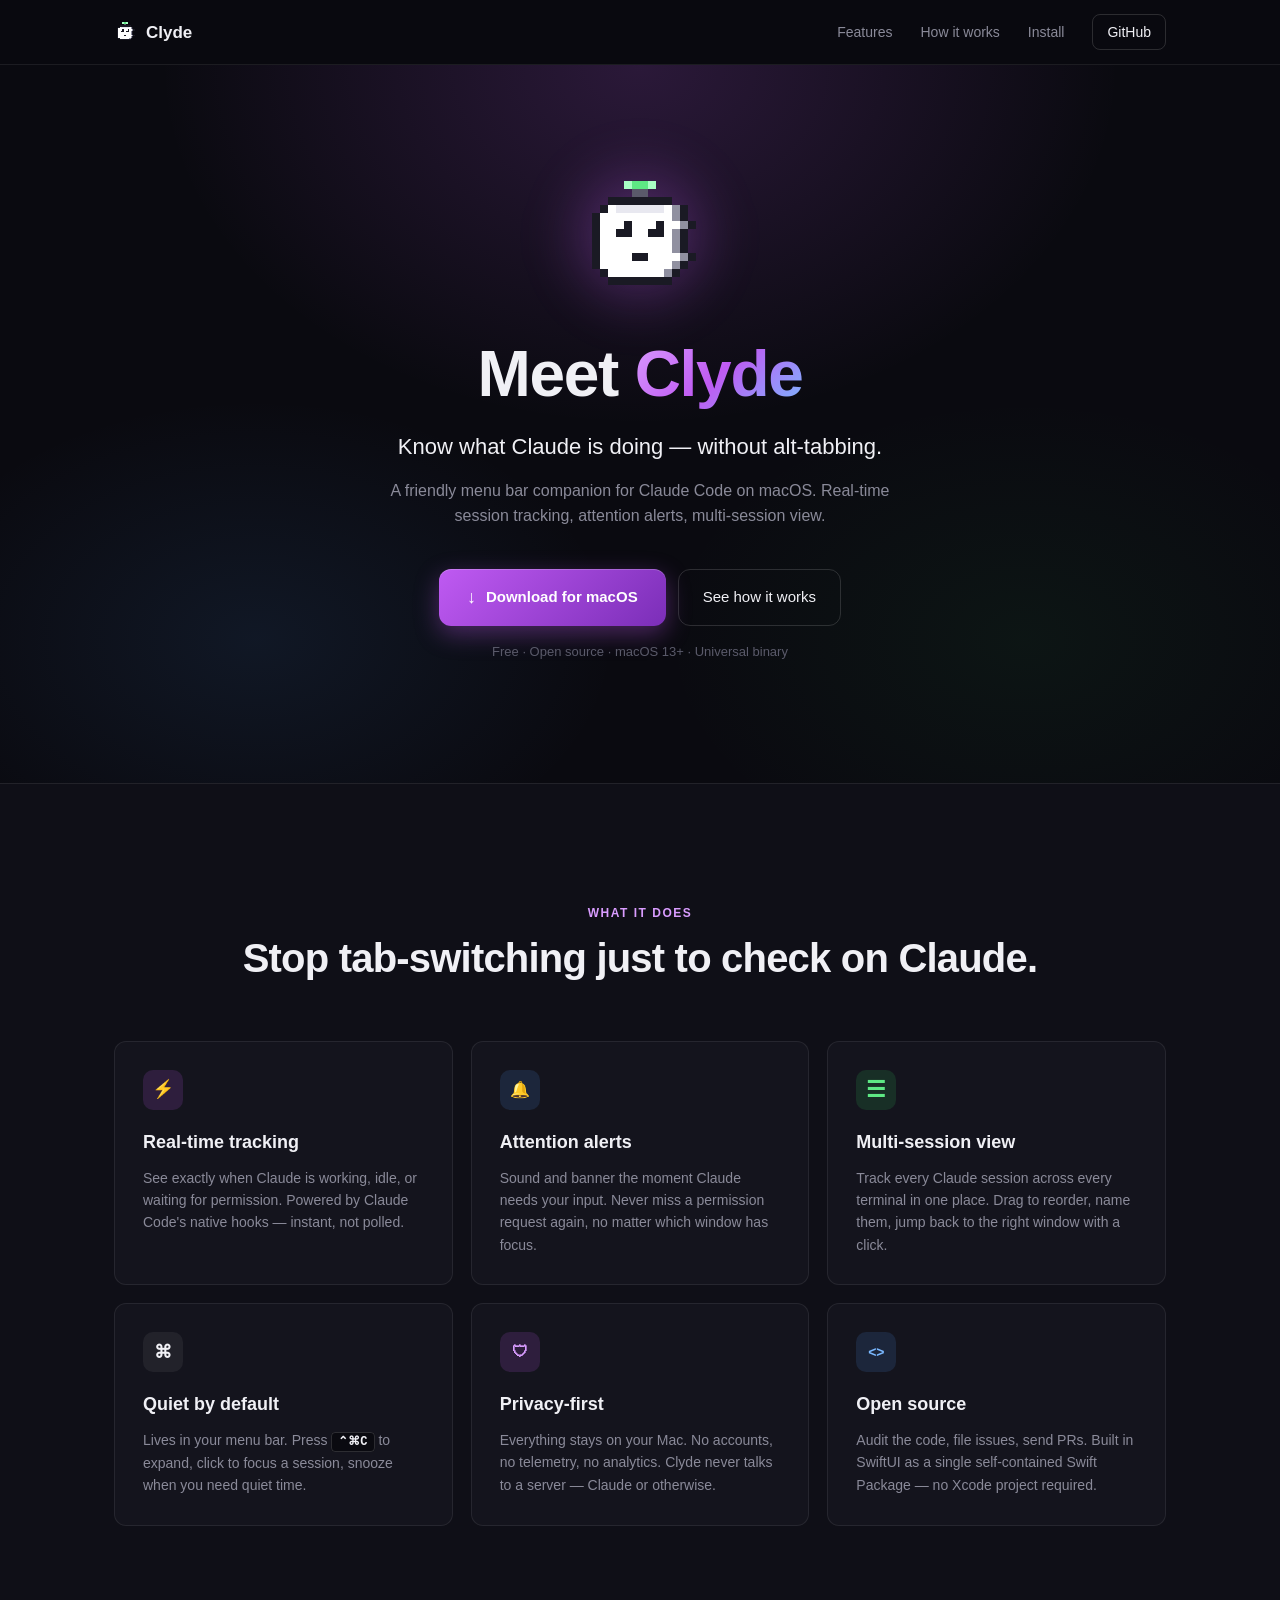
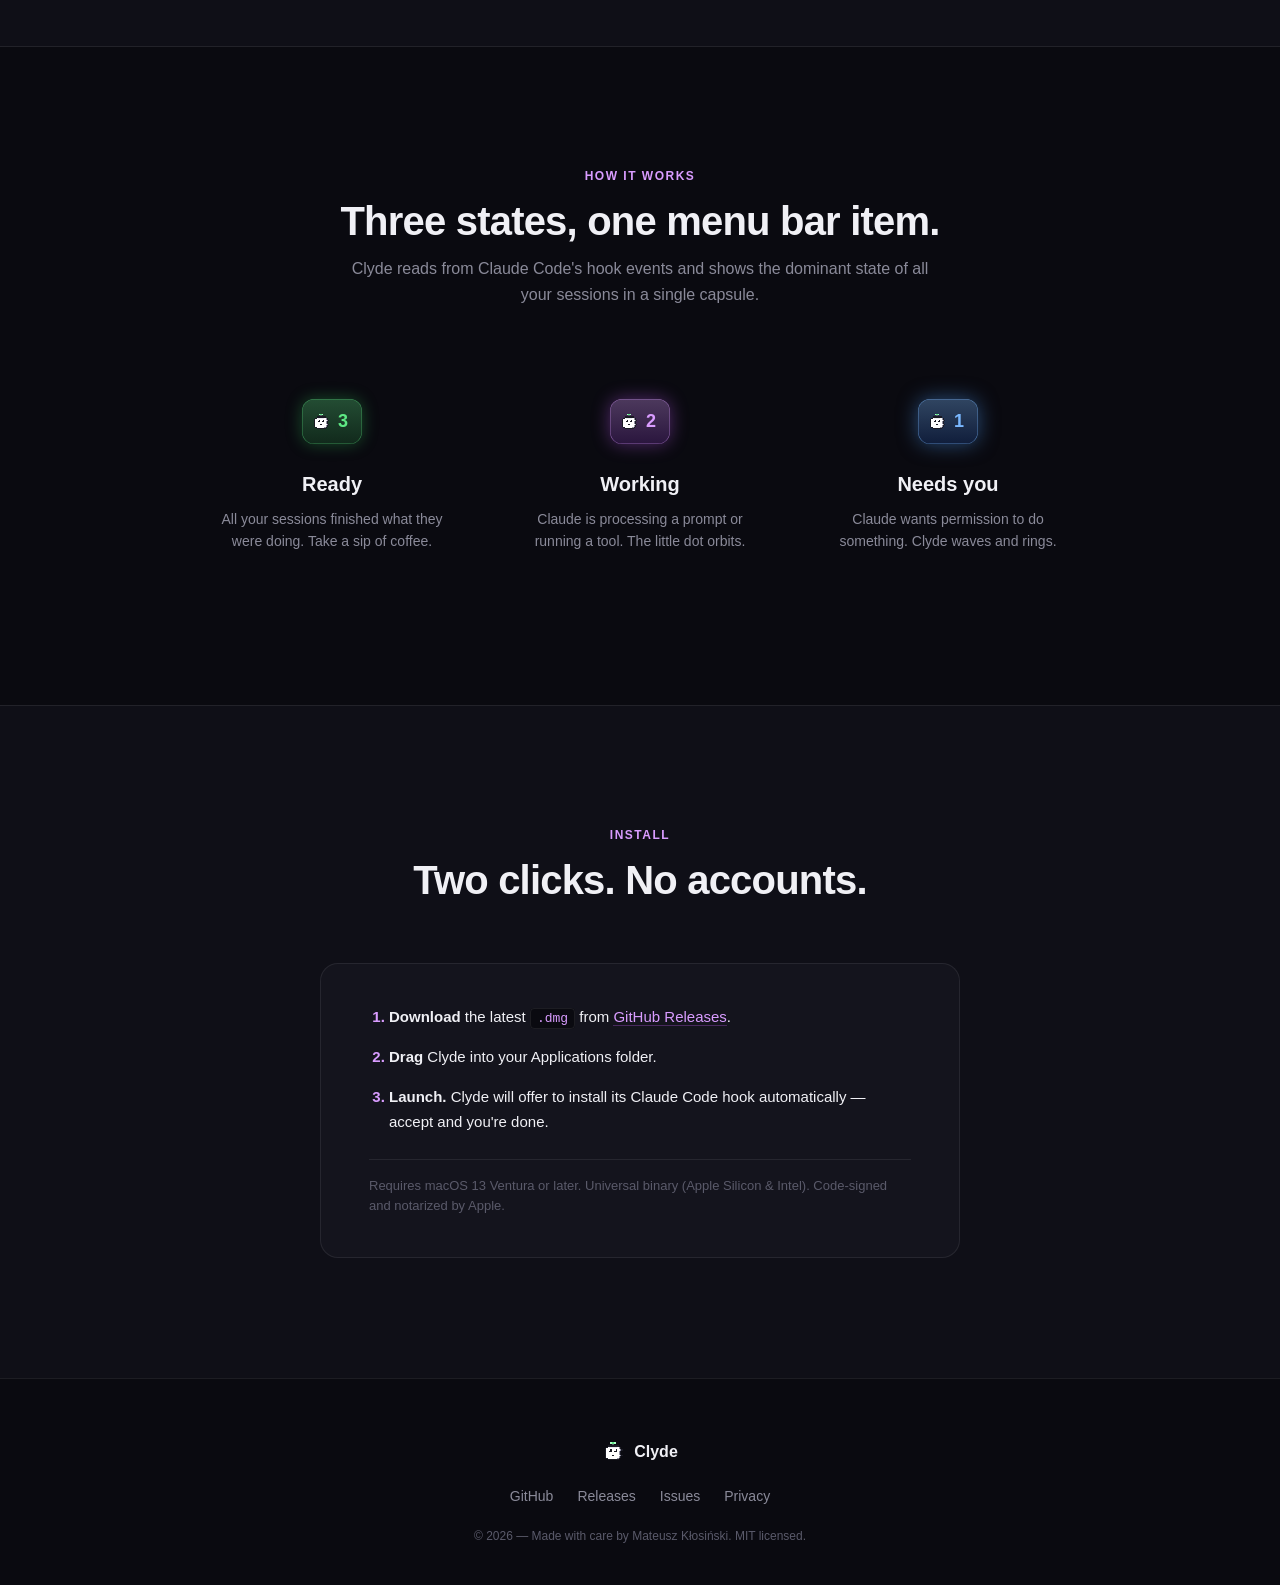
==== site/index.html @ fe2a8152 "Initial public release infrastructure   - Clyde menu bar app with real-time Claude Code session trac" ====
<!DOCTYPE html>
<html lang="en">
<head>
  <meta charset="UTF-8">
  <meta name="viewport" content="width=device-width, initial-scale=1.0">
  <title>Clyde — A friendly Claude Code session monitor for macOS</title>
  <meta name="description" content="Clyde lives in your menu bar and shows you what every Claude Code session is doing in real time. Free, open source, native macOS.">

  <!-- Open Graph -->
  <meta property="og:title" content="Clyde — Claude Code session monitor">
  <meta property="og:description" content="Know what Claude is doing — without alt-tabbing.">
  <meta property="og:type" content="website">
  <meta property="og:image" content="img/og-preview.png">

  <link rel="stylesheet" href="styles.css">
  <link rel="icon" type="image/png" href="img/favicon.png">
</head>
<body>

  <header class="nav">
    <div class="nav-inner">
      <a class="brand" href="#top">
        <span class="brand-mark"></span>
        <span class="brand-name">Clyde</span>
      </a>
      <nav>
        <a href="#features">Features</a>
        <a href="#how">How it works</a>
        <a href="#install">Install</a>
        <a href="https://github.com/kl0sin/clyde" class="ghost">GitHub</a>
      </nav>
    </div>
  </header>

  <main>

    <!-- HERO -->
    <section class="hero" id="top">
      <div class="hero-bg"></div>
      <div class="hero-content">
        <div class="hero-mascot">
          <div class="sprite-wrapper">
            <div class="sprite-glow"></div>
            <div class="sprite-clyde"></div>
          </div>
        </div>

        <h1>Meet <span class="gradient-text">Clyde</span></h1>
        <p class="tagline">Know what Claude is doing — without alt-tabbing.</p>
        <p class="subtagline">
          A friendly menu bar companion for Claude Code on macOS.
          Real-time session tracking, attention alerts, multi-session view.
        </p>

        <div class="cta-row">
          <a href="https://github.com/kl0sin/clyde/releases/latest" class="cta-primary">
            <span class="cta-icon">↓</span>
            Download for macOS
          </a>
          <a href="#how" class="cta-secondary">See how it works</a>
        </div>

        <p class="cta-meta">Free · Open source · macOS 13+ · Universal binary</p>
      </div>
    </section>

    <!-- FEATURES -->
    <section class="features" id="features">
      <div class="container">
        <div class="section-header">
          <p class="section-label">What it does</p>
          <h2>Stop tab-switching just to check on Claude.</h2>
        </div>

        <div class="feature-grid">
          <div class="feature">
            <div class="feature-icon icon-bolt"></div>
            <h3>Real-time tracking</h3>
            <p>See exactly when Claude is working, idle, or waiting for permission. Powered by Claude Code's native hooks — instant, not polled.</p>
          </div>

          <div class="feature">
            <div class="feature-icon icon-bell"></div>
            <h3>Attention alerts</h3>
            <p>Sound and banner the moment Claude needs your input. Never miss a permission request again, no matter which window has focus.</p>
          </div>

          <div class="feature">
            <div class="feature-icon icon-stack"></div>
            <h3>Multi-session view</h3>
            <p>Track every Claude session across every terminal in one place. Drag to reorder, name them, jump back to the right window with a click.</p>
          </div>

          <div class="feature">
            <div class="feature-icon icon-keys"></div>
            <h3>Quiet by default</h3>
            <p>Lives in your menu bar. Press <kbd>⌃⌘C</kbd> to expand, click to focus a session, snooze when you need quiet time.</p>
          </div>

          <div class="feature">
            <div class="feature-icon icon-shield"></div>
            <h3>Privacy-first</h3>
            <p>Everything stays on your Mac. No accounts, no telemetry, no analytics. Clyde never talks to a server — Claude or otherwise.</p>
          </div>

          <div class="feature">
            <div class="feature-icon icon-source"></div>
            <h3>Open source</h3>
            <p>Audit the code, file issues, send PRs. Built in SwiftUI as a single self-contained Swift Package — no Xcode project required.</p>
          </div>
        </div>
      </div>
    </section>

    <!-- HOW IT WORKS -->
    <section class="how" id="how">
      <div class="container">
        <div class="section-header">
          <p class="section-label">How it works</p>
          <h2>Three states, one menu bar item.</h2>
          <p class="section-sub">Clyde reads from Claude Code's hook events and shows the dominant state of all your sessions in a single capsule.</p>
        </div>

        <div class="how-grid">
          <div class="how-step">
            <div class="how-capsule capsule-ready">
              <div class="capsule-sprite"></div>
              <span>3</span>
            </div>
            <h3>Ready</h3>
            <p>All your sessions finished what they were doing. Take a sip of coffee.</p>
          </div>

          <div class="how-step">
            <div class="how-capsule capsule-working">
              <div class="capsule-sprite"></div>
              <span>2</span>
            </div>
            <h3>Working</h3>
            <p>Claude is processing a prompt or running a tool. The little dot orbits.</p>
          </div>

          <div class="how-step">
            <div class="how-capsule capsule-attention">
              <div class="capsule-sprite"></div>
              <span>1</span>
            </div>
            <h3>Needs you</h3>
            <p>Claude wants permission to do something. Clyde waves and rings.</p>
          </div>
        </div>
      </div>
    </section>

    <!-- INSTALL -->
    <section class="install" id="install">
      <div class="container">
        <div class="section-header">
          <p class="section-label">Install</p>
          <h2>Two clicks. No accounts.</h2>
        </div>

        <div class="install-card">
          <ol>
            <li>
              <strong>Download</strong> the latest <code>.dmg</code> from
              <a href="https://github.com/kl0sin/clyde/releases/latest">GitHub Releases</a>.
            </li>
            <li><strong>Drag</strong> Clyde into your Applications folder.</li>
            <li>
              <strong>Launch.</strong> Clyde will offer to install its Claude Code hook
              automatically — accept and you're done.
            </li>
          </ol>

          <p class="install-meta">
            Requires macOS 13 Ventura or later. Universal binary (Apple Silicon &amp; Intel).
            Code-signed and notarized by Apple.
          </p>
        </div>
      </div>
    </section>

  </main>

  <footer>
    <div class="container footer-inner">
      <div class="footer-brand">
        <span class="brand-mark"></span>
        <span>Clyde</span>
      </div>
      <nav class="footer-nav">
        <a href="https://github.com/kl0sin/clyde">GitHub</a>
        <a href="https://github.com/kl0sin/clyde/releases">Releases</a>
        <a href="https://github.com/kl0sin/clyde/issues">Issues</a>
        <a href="privacy.html">Privacy</a>
      </nav>
      <p class="footer-meta">© 2026 — Made with care by Mateusz Kłosiński. MIT licensed.</p>
    </div>
  </footer>

</body>
</html>
---- site/styles.css ----
/* ============================================================
   Clyde landing page
   Dark + purple to match the app's brand.
   ============================================================ */

:root {
  --bg: #0a0a10;
  --bg-alt: #0f0f17;
  --bg-card: #14141d;
  --border: rgba(255, 255, 255, 0.08);
  --border-strong: rgba(255, 255, 255, 0.14);
  --text: #f0f0f5;
  --text-dim: #8a8a99;
  --text-faint: #5a5a6a;

  --purple: #bf5af2;
  --purple-bright: #d99cff;
  --purple-deep: #7b2eb8;
  --green: #34c759;
  --green-bright: #5ee884;
  --blue: #4a90e2;
  --blue-bright: #7ab8ff;

  --radius: 12px;
  --radius-lg: 18px;
  --shadow-glow: 0 0 60px rgba(191, 90, 242, 0.18);

  --max-width: 1100px;
}

* { box-sizing: border-box; }

html, body {
  margin: 0;
  padding: 0;
  background: var(--bg);
  color: var(--text);
  font-family: -apple-system, BlinkMacSystemFont, "SF Pro Display", "Inter", "Segoe UI", sans-serif;
  font-size: 16px;
  line-height: 1.6;
  -webkit-font-smoothing: antialiased;
  scroll-behavior: smooth;
}

a { color: inherit; text-decoration: none; }
a:hover { color: var(--purple-bright); }

.container {
  max-width: var(--max-width);
  margin: 0 auto;
  padding: 0 24px;
}

/* ============================================================
   NAV
   ============================================================ */

.nav {
  position: sticky;
  top: 0;
  z-index: 100;
  backdrop-filter: blur(20px);
  background: rgba(10, 10, 16, 0.72);
  border-bottom: 1px solid var(--border);
}

.nav-inner {
  max-width: var(--max-width);
  margin: 0 auto;
  padding: 14px 24px;
  display: flex;
  justify-content: space-between;
  align-items: center;
}

.brand {
  display: flex;
  align-items: center;
  gap: 10px;
  font-weight: 700;
  font-size: 17px;
}

.brand-mark {
  display: inline-block;
  width: 22px;
  height: 22px;
  background-image: url('img/clyde.svg');
  background-size: contain;
  background-repeat: no-repeat;
  image-rendering: pixelated;
  image-rendering: crisp-edges;
}

.nav nav {
  display: flex;
  gap: 28px;
  align-items: center;
  font-size: 14px;
  color: var(--text-dim);
}

.nav nav a.ghost {
  border: 1px solid var(--border-strong);
  padding: 6px 14px;
  border-radius: 8px;
  color: var(--text);
  transition: all 0.18s;
}
.nav nav a.ghost:hover {
  border-color: var(--purple);
  background: rgba(191, 90, 242, 0.08);
}

/* ============================================================
   HERO
   ============================================================ */

.hero {
  position: relative;
  padding: 100px 24px 120px;
  text-align: center;
  overflow: hidden;
}

.hero-bg {
  position: absolute;
  inset: 0;
  background:
    radial-gradient(ellipse 800px 600px at 50% 0%, rgba(191, 90, 242, 0.18) 0%, transparent 60%),
    radial-gradient(ellipse 600px 400px at 20% 80%, rgba(74, 144, 226, 0.10) 0%, transparent 60%),
    radial-gradient(ellipse 600px 400px at 80% 80%, rgba(52, 199, 89, 0.06) 0%, transparent 60%);
  pointer-events: none;
}

.hero-content {
  position: relative;
  max-width: 720px;
  margin: 0 auto;
}

.hero-mascot {
  display: flex;
  justify-content: center;
  margin-bottom: 32px;
}

.sprite-wrapper {
  position: relative;
  width: 144px;
  height: 144px;
  display: flex;
  align-items: center;
  justify-content: center;
}

.sprite-glow {
  position: absolute;
  inset: -20px;
  background: radial-gradient(circle, rgba(191, 90, 242, 0.4) 0%, transparent 70%);
  filter: blur(20px);
  animation: glow-pulse 3s ease-in-out infinite;
}

@keyframes glow-pulse {
  0%, 100% { opacity: 0.6; transform: scale(1); }
  50% { opacity: 1; transform: scale(1.1); }
}

.sprite-clyde {
  position: relative;
  width: 128px;
  height: 128px;
  background-image: url('img/clyde.svg');
  background-size: contain;
  background-repeat: no-repeat;
  image-rendering: pixelated;
  image-rendering: crisp-edges;
  animation: sprite-bob 4s ease-in-out infinite;
}

@keyframes sprite-bob {
  0%, 100% { transform: translateY(0); }
  50% { transform: translateY(-6px); }
}

h1 {
  font-size: 64px;
  font-weight: 800;
  margin: 0 0 20px;
  letter-spacing: -0.02em;
  line-height: 1.05;
}

.gradient-text {
  background: linear-gradient(135deg, var(--purple-bright) 0%, var(--purple) 50%, var(--blue-bright) 100%);
  -webkit-background-clip: text;
  -webkit-text-fill-color: transparent;
  background-clip: text;
}

.tagline {
  font-size: 22px;
  color: var(--text);
  margin: 0 0 14px;
  font-weight: 500;
}

.subtagline {
  font-size: 16px;
  color: var(--text-dim);
  margin: 0 0 40px;
  max-width: 540px;
  margin-left: auto;
  margin-right: auto;
}

.cta-row {
  display: flex;
  gap: 12px;
  justify-content: center;
  margin-bottom: 16px;
  flex-wrap: wrap;
}

.cta-primary {
  display: inline-flex;
  align-items: center;
  gap: 10px;
  padding: 14px 28px;
  border-radius: 12px;
  background: linear-gradient(135deg, var(--purple) 0%, var(--purple-deep) 100%);
  color: #fff;
  font-weight: 600;
  font-size: 15px;
  box-shadow: 0 8px 24px rgba(191, 90, 242, 0.35), inset 0 1px 0 rgba(255, 255, 255, 0.2);
  transition: transform 0.18s, box-shadow 0.18s;
}
.cta-primary:hover {
  transform: translateY(-2px);
  box-shadow: 0 12px 32px rgba(191, 90, 242, 0.5), inset 0 1px 0 rgba(255, 255, 255, 0.25);
  color: #fff;
}

.cta-icon {
  font-size: 18px;
  font-weight: 700;
}

.cta-secondary {
  display: inline-flex;
  align-items: center;
  padding: 14px 24px;
  border-radius: 12px;
  border: 1px solid var(--border-strong);
  color: var(--text);
  font-weight: 500;
  font-size: 15px;
  transition: all 0.18s;
}
.cta-secondary:hover {
  border-color: var(--purple);
  background: rgba(191, 90, 242, 0.08);
  color: var(--text);
}

.cta-meta {
  font-size: 13px;
  color: var(--text-faint);
  margin: 12px 0 0;
}

/* ============================================================
   FEATURES
   ============================================================ */

.features {
  padding: 120px 0;
  background: var(--bg-alt);
  border-top: 1px solid var(--border);
  border-bottom: 1px solid var(--border);
}

.section-header {
  text-align: center;
  margin-bottom: 60px;
}

.section-label {
  font-size: 12px;
  text-transform: uppercase;
  letter-spacing: 1.5px;
  color: var(--purple-bright);
  font-weight: 700;
  margin: 0 0 12px;
}

.section-header h2 {
  font-size: 40px;
  font-weight: 800;
  margin: 0 0 12px;
  letter-spacing: -0.02em;
  line-height: 1.15;
}

.section-sub {
  font-size: 16px;
  color: var(--text-dim);
  max-width: 580px;
  margin: 0 auto;
}

.feature-grid {
  display: grid;
  grid-template-columns: repeat(3, 1fr);
  gap: 18px;
}

.feature {
  background: var(--bg-card);
  border: 1px solid var(--border);
  border-radius: var(--radius);
  padding: 28px;
  transition: all 0.2s;
}
.feature:hover {
  border-color: var(--border-strong);
  transform: translateY(-2px);
}

.feature-icon {
  width: 40px;
  height: 40px;
  border-radius: 10px;
  display: flex;
  align-items: center;
  justify-content: center;
  margin-bottom: 18px;
  font-size: 18px;
  font-weight: 700;
}

.icon-bolt    { background: rgba(191, 90, 242, 0.15); color: var(--purple-bright); }
.icon-bolt::before { content: '⚡'; }
.icon-bell    { background: rgba(74, 144, 226, 0.15); color: var(--blue-bright); }
.icon-bell::before { content: '🔔'; font-size: 16px; }
.icon-stack   { background: rgba(52, 199, 89, 0.15); color: var(--green-bright); }
.icon-stack::before { content: '☰'; font-size: 22px; }
.icon-keys    { background: rgba(255, 255, 255, 0.06); color: var(--text); }
.icon-keys::before { content: '⌘'; }
.icon-shield  { background: rgba(191, 90, 242, 0.15); color: var(--purple-bright); }
.icon-shield::before { content: '🛡'; font-size: 16px; }
.icon-source  { background: rgba(74, 144, 226, 0.15); color: var(--blue-bright); }
.icon-source::before { content: '<>'; font-size: 14px; }

.feature h3 {
  font-size: 18px;
  font-weight: 700;
  margin: 0 0 10px;
  color: var(--text);
}

.feature p {
  font-size: 14px;
  color: var(--text-dim);
  margin: 0;
  line-height: 1.6;
}

kbd {
  background: var(--bg);
  border: 1px solid var(--border-strong);
  border-radius: 4px;
  padding: 2px 6px;
  font-family: -apple-system, monospace;
  font-size: 12px;
  font-weight: 600;
  color: var(--text);
}

/* ============================================================
   HOW IT WORKS
   ============================================================ */

.how {
  padding: 120px 0;
}

.how-grid {
  display: grid;
  grid-template-columns: repeat(3, 1fr);
  gap: 24px;
  max-width: 900px;
  margin: 0 auto;
}

.how-step {
  text-align: center;
  padding: 32px 24px;
}

.how-capsule {
  display: inline-flex;
  align-items: center;
  gap: 8px;
  padding: 8px 14px 8px 10px;
  border-radius: 12px;
  font-size: 18px;
  font-weight: 800;
  font-feature-settings: "tnum";
  margin-bottom: 24px;
}

.capsule-sprite {
  width: 18px;
  height: 18px;
  background-image: url('img/clyde.svg');
  background-size: contain;
  background-repeat: no-repeat;
  image-rendering: pixelated;
  image-rendering: crisp-edges;
}

.capsule-ready {
  background: linear-gradient(180deg, rgba(94, 232, 132, 0.30) 0%, rgba(45, 166, 76, 0.20) 100%);
  color: var(--green-bright);
  box-shadow: 0 0 16px rgba(52, 199, 89, 0.35), inset 0 0 0 0.5px rgba(94, 232, 132, 0.5);
}
.capsule-working {
  background: linear-gradient(180deg, rgba(217, 156, 255, 0.32) 0%, rgba(156, 63, 224, 0.22) 100%);
  color: var(--purple-bright);
  box-shadow: 0 0 18px rgba(191, 90, 242, 0.4), inset 0 0 0 0.5px rgba(217, 156, 255, 0.55);
  animation: capsule-pulse 2s ease-in-out infinite;
}
.capsule-attention {
  background: linear-gradient(180deg, rgba(122, 184, 255, 0.34) 0%, rgba(37, 99, 212, 0.22) 100%);
  color: var(--blue-bright);
  box-shadow: 0 0 20px rgba(74, 144, 226, 0.5), inset 0 0 0 0.5px rgba(122, 184, 255, 0.6);
  animation: capsule-pulse-fast 1.2s ease-in-out infinite;
}

@keyframes capsule-pulse {
  0%, 100% { box-shadow: 0 0 18px rgba(191, 90, 242, 0.4), inset 0 0 0 0.5px rgba(217, 156, 255, 0.55); }
  50% { box-shadow: 0 0 28px rgba(191, 90, 242, 0.6), inset 0 0 0 0.5px rgba(217, 156, 255, 0.75); }
}
@keyframes capsule-pulse-fast {
  0%, 100% { box-shadow: 0 0 20px rgba(74, 144, 226, 0.5), inset 0 0 0 0.5px rgba(122, 184, 255, 0.6); }
  50% { box-shadow: 0 0 32px rgba(74, 144, 226, 0.75), inset 0 0 0 0.5px rgba(122, 184, 255, 0.8); }
}

.how-step h3 {
  font-size: 20px;
  font-weight: 700;
  margin: 0 0 8px;
}

.how-step p {
  font-size: 14px;
  color: var(--text-dim);
  margin: 0;
}

/* ============================================================
   INSTALL
   ============================================================ */

.install {
  padding: 120px 0;
  background: var(--bg-alt);
  border-top: 1px solid var(--border);
}

.install-card {
  max-width: 640px;
  margin: 0 auto;
  background: var(--bg-card);
  border: 1px solid var(--border);
  border-radius: var(--radius-lg);
  padding: 40px 48px;
}

.install-card ol {
  margin: 0 0 24px;
  padding: 0 0 0 20px;
  font-size: 15px;
  color: var(--text);
}

.install-card li {
  margin-bottom: 14px;
  line-height: 1.7;
}

.install-card li::marker {
  color: var(--purple-bright);
  font-weight: 700;
}

.install-card code {
  background: var(--bg);
  border: 1px solid var(--border);
  border-radius: 4px;
  padding: 2px 6px;
  font-size: 13px;
  color: var(--purple-bright);
}

.install-card a {
  color: var(--purple-bright);
  border-bottom: 1px solid rgba(191, 90, 242, 0.3);
}

.install-meta {
  font-size: 13px;
  color: var(--text-faint);
  margin: 0;
  padding-top: 16px;
  border-top: 1px solid var(--border);
}

/* ============================================================
   FOOTER
   ============================================================ */

footer {
  padding: 60px 0 40px;
  border-top: 1px solid var(--border);
}

.footer-inner {
  display: flex;
  flex-direction: column;
  align-items: center;
  gap: 20px;
  text-align: center;
}

.footer-brand {
  display: flex;
  align-items: center;
  gap: 10px;
  font-weight: 700;
  font-size: 16px;
}

.footer-nav {
  display: flex;
  gap: 24px;
  font-size: 14px;
  color: var(--text-dim);
}

.footer-meta {
  font-size: 12px;
  color: var(--text-faint);
  margin: 0;
}

/* ============================================================
   RESPONSIVE
   ============================================================ */

@media (max-width: 760px) {
  .nav nav { gap: 16px; font-size: 13px; }
  .nav nav a:not(.ghost):not([href*="github"]) { display: none; }

  h1 { font-size: 44px; }
  .tagline { font-size: 18px; }
  .subtagline { font-size: 15px; }
  .hero { padding: 70px 24px 90px; }

  .section-header h2 { font-size: 30px; }
  .features, .how, .install { padding: 80px 0; }

  .feature-grid { grid-template-columns: 1fr; }
  .how-grid { grid-template-columns: 1fr; }

  .install-card { padding: 28px; }

  .cta-row { flex-direction: column; }
  .cta-primary, .cta-secondary { width: 100%; justify-content: center; }
}
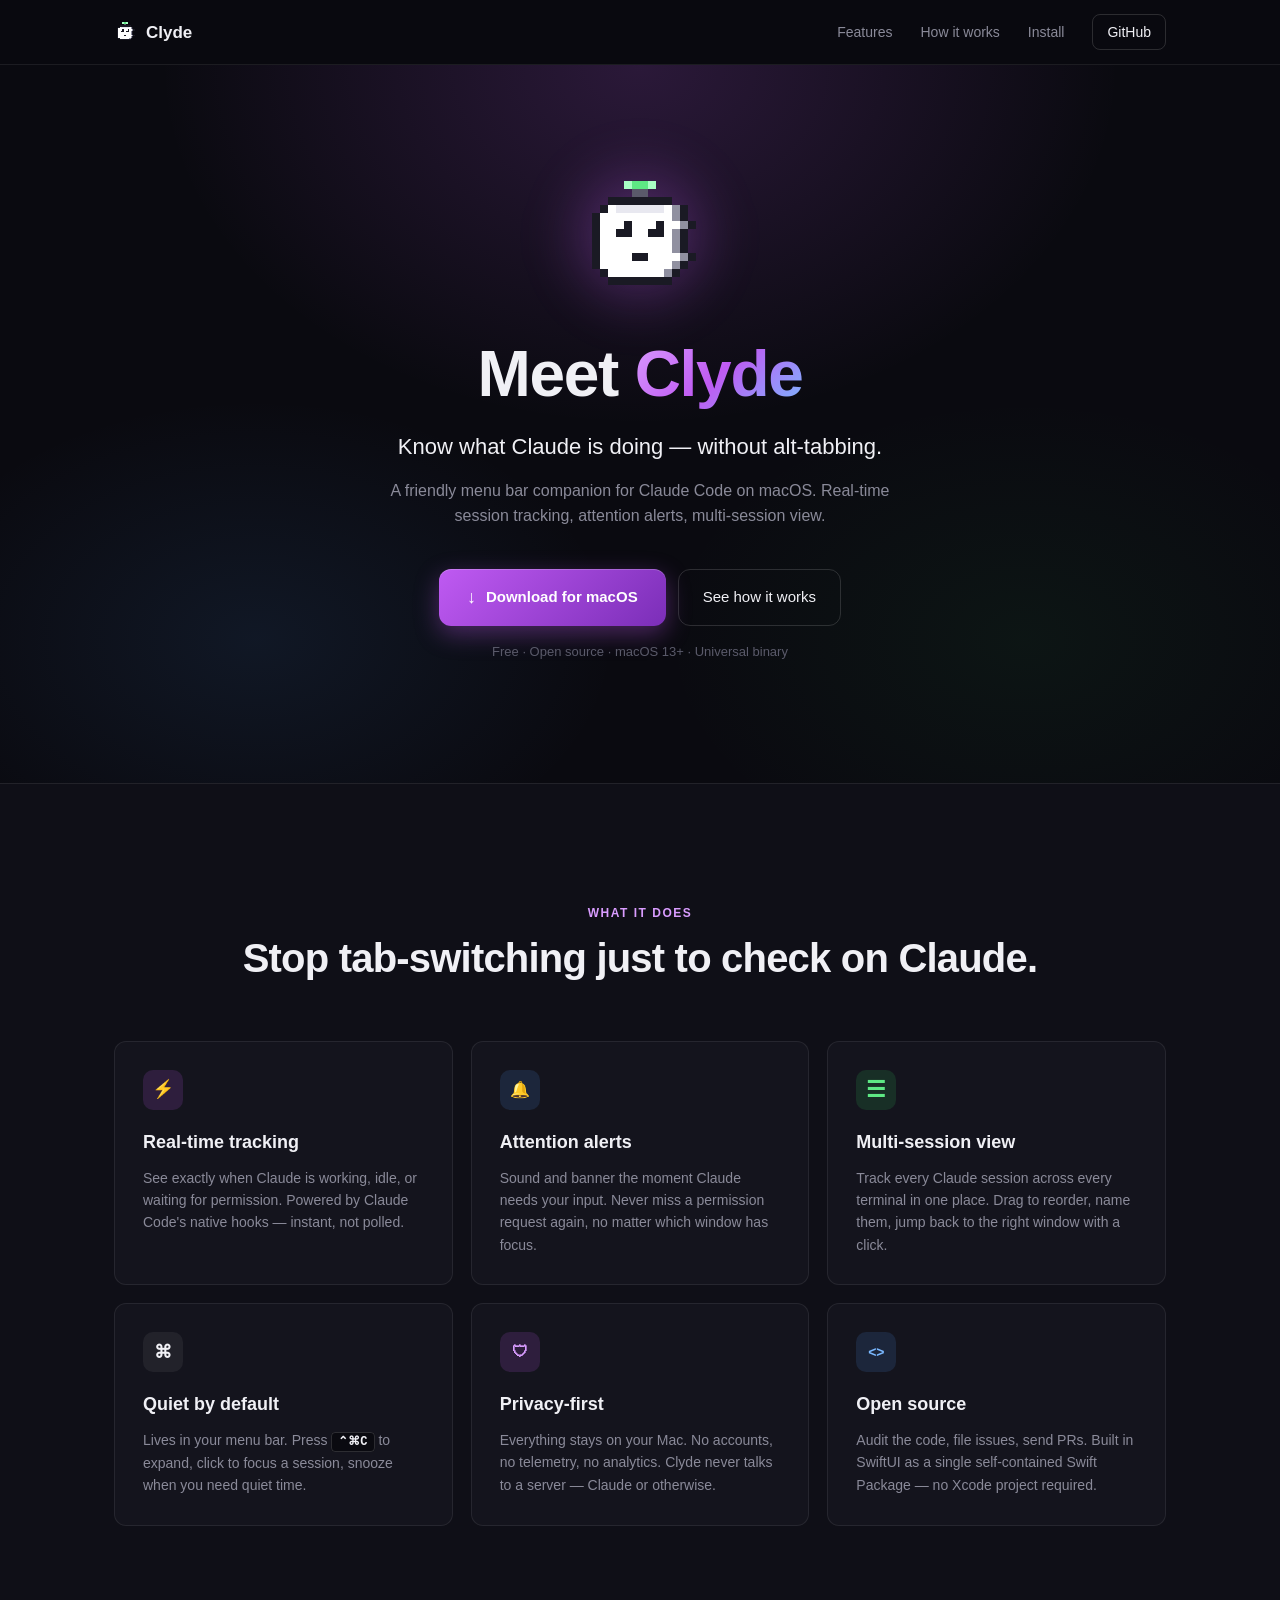
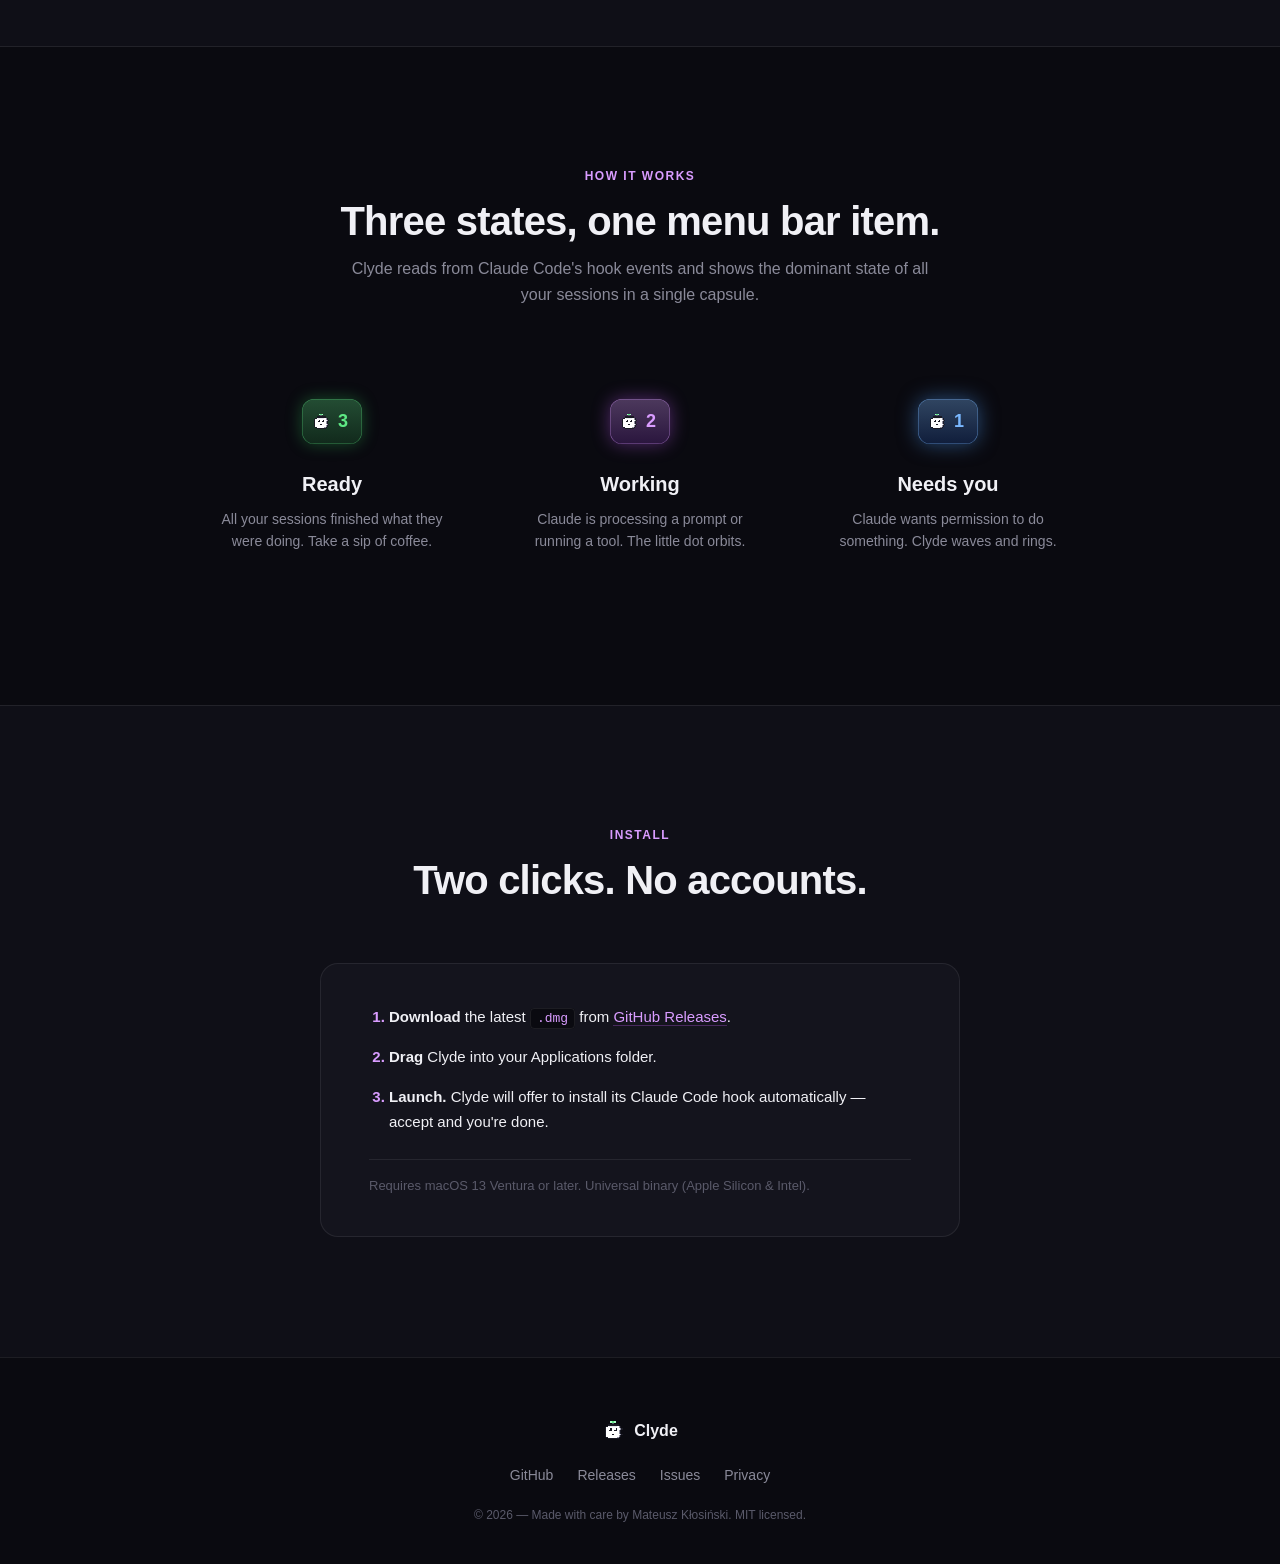
==== commit 07411e96: "Updated OG-Image, small tweaks" ====
--- a/site/index.html
+++ b/site/index.html
@@ -3,6 +3,7 @@
 <head>
   <meta charset="UTF-8">
   <meta name="viewport" content="width=device-width, initial-scale=1.0">
+  <meta name="theme-color" content="#0a0a10">
   <title>Clyde — A friendly Claude Code session monitor for macOS</title>
   <meta name="description" content="Clyde lives in your menu bar and shows you what every Claude Code session is doing in real time. Free, open source, native macOS.">
 
@@ -10,20 +11,30 @@
   <meta property="og:title" content="Clyde — Claude Code session monitor">
   <meta property="og:description" content="Know what Claude is doing — without alt-tabbing.">
   <meta property="og:type" content="website">
-  <meta property="og:image" content="img/og-preview.png">
+  <meta property="og:url" content="https://kl0sin.github.io/clyde/">
+  <meta property="og:image" content="https://kl0sin.github.io/clyde/img/og-preview.png">
+  <meta property="og:image:width" content="1200">
+  <meta property="og:image:height" content="630">
+
+  <!-- Twitter Card -->
+  <meta name="twitter:card" content="summary_large_image">
+  <meta name="twitter:title" content="Clyde — Claude Code session monitor">
+  <meta name="twitter:description" content="Know what Claude is doing — without alt-tabbing.">
+  <meta name="twitter:image" content="https://kl0sin.github.io/clyde/img/og-preview.png">
 
   <link rel="stylesheet" href="styles.css">
   <link rel="icon" type="image/png" href="img/favicon.png">
+  <link rel="apple-touch-icon" href="img/favicon.png">
 </head>
 <body>
 
-  <header class="nav">
+  <header class="nav" role="banner">
     <div class="nav-inner">
-      <a class="brand" href="#top">
-        <span class="brand-mark"></span>
+      <a class="brand" href="#top" aria-label="Clyde — back to top">
+        <span class="brand-mark" aria-hidden="true"></span>
         <span class="brand-name">Clyde</span>
       </a>
-      <nav>
+      <nav aria-label="Primary">
         <a href="#features">Features</a>
         <a href="#how">How it works</a>
         <a href="#install">Install</a>
@@ -38,10 +49,10 @@
     <section class="hero" id="top">
       <div class="hero-bg"></div>
       <div class="hero-content">
-        <div class="hero-mascot">
+        <div class="hero-mascot" aria-hidden="true">
           <div class="sprite-wrapper">
             <div class="sprite-glow"></div>
-            <div class="sprite-clyde"></div>
+            <div class="sprite-clyde" role="img" aria-label="Clyde mascot"></div>
           </div>
         </div>
 
@@ -124,7 +135,7 @@
         <div class="how-grid">
           <div class="how-step">
             <div class="how-capsule capsule-ready">
-              <div class="capsule-sprite"></div>
+              <div class="capsule-sprite" aria-hidden="true"></div>
               <span>3</span>
             </div>
             <h3>Ready</h3>
@@ -133,7 +144,7 @@
 
           <div class="how-step">
             <div class="how-capsule capsule-working">
-              <div class="capsule-sprite"></div>
+              <div class="capsule-sprite" aria-hidden="true"></div>
               <span>2</span>
             </div>
             <h3>Working</h3>
@@ -142,7 +153,7 @@
 
           <div class="how-step">
             <div class="how-capsule capsule-attention">
-              <div class="capsule-sprite"></div>
+              <div class="capsule-sprite" aria-hidden="true"></div>
               <span>1</span>
             </div>
             <h3>Needs you</h3>
@@ -175,7 +186,6 @@
 
           <p class="install-meta">
             Requires macOS 13 Ventura or later. Universal binary (Apple Silicon &amp; Intel).
-            Code-signed and notarized by Apple.
           </p>
         </div>
       </div>
@@ -183,13 +193,13 @@
 
   </main>
 
-  <footer>
+  <footer role="contentinfo">
     <div class="container footer-inner">
       <div class="footer-brand">
-        <span class="brand-mark"></span>
+        <span class="brand-mark" aria-hidden="true"></span>
         <span>Clyde</span>
       </div>
-      <nav class="footer-nav">
+      <nav class="footer-nav" aria-label="Footer">
         <a href="https://github.com/kl0sin/clyde">GitHub</a>
         <a href="https://github.com/kl0sin/clyde/releases">Releases</a>
         <a href="https://github.com/kl0sin/clyde/issues">Issues</a>
--- a/site/styles.css
+++ b/site/styles.css
@@ -560,6 +560,26 @@
    RESPONSIVE
    ============================================================ */
 
+/* ============================================================
+   REDUCED MOTION
+   Respect users who've turned animations off at the OS level.
+   ============================================================ */
+
+@media (prefers-reduced-motion: reduce) {
+  html { scroll-behavior: auto; }
+
+  /* Disable every animation + transform-y. Keep colour transitions on
+     hover for affordance. */
+  *,
+  *::before,
+  *::after {
+    animation-duration: 0.001ms !important;
+    animation-iteration-count: 1 !important;
+    transition-duration: 0.001ms !important;
+    scroll-behavior: auto !important;
+  }
+}
+
 @media (max-width: 760px) {
   .nav nav { gap: 16px; font-size: 13px; }
   .nav nav a:not(.ghost):not([href*="github"]) { display: none; }
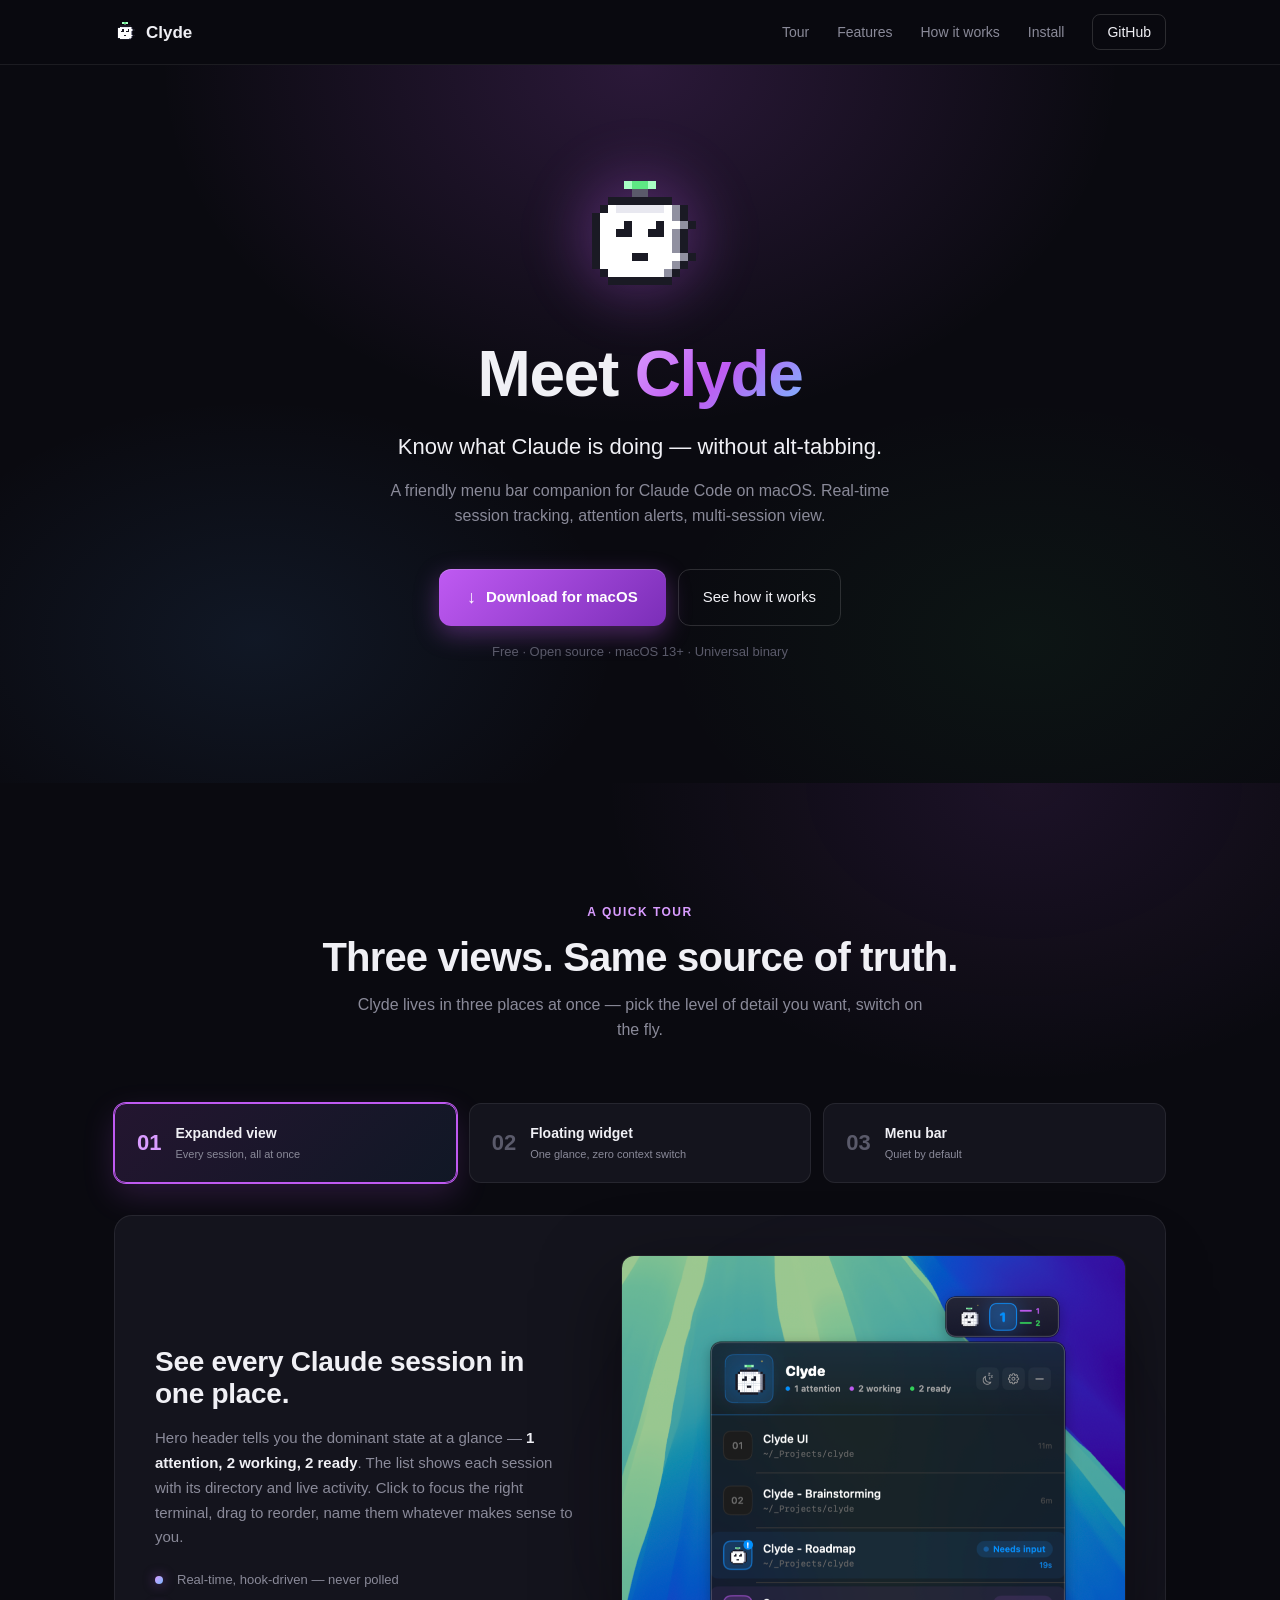
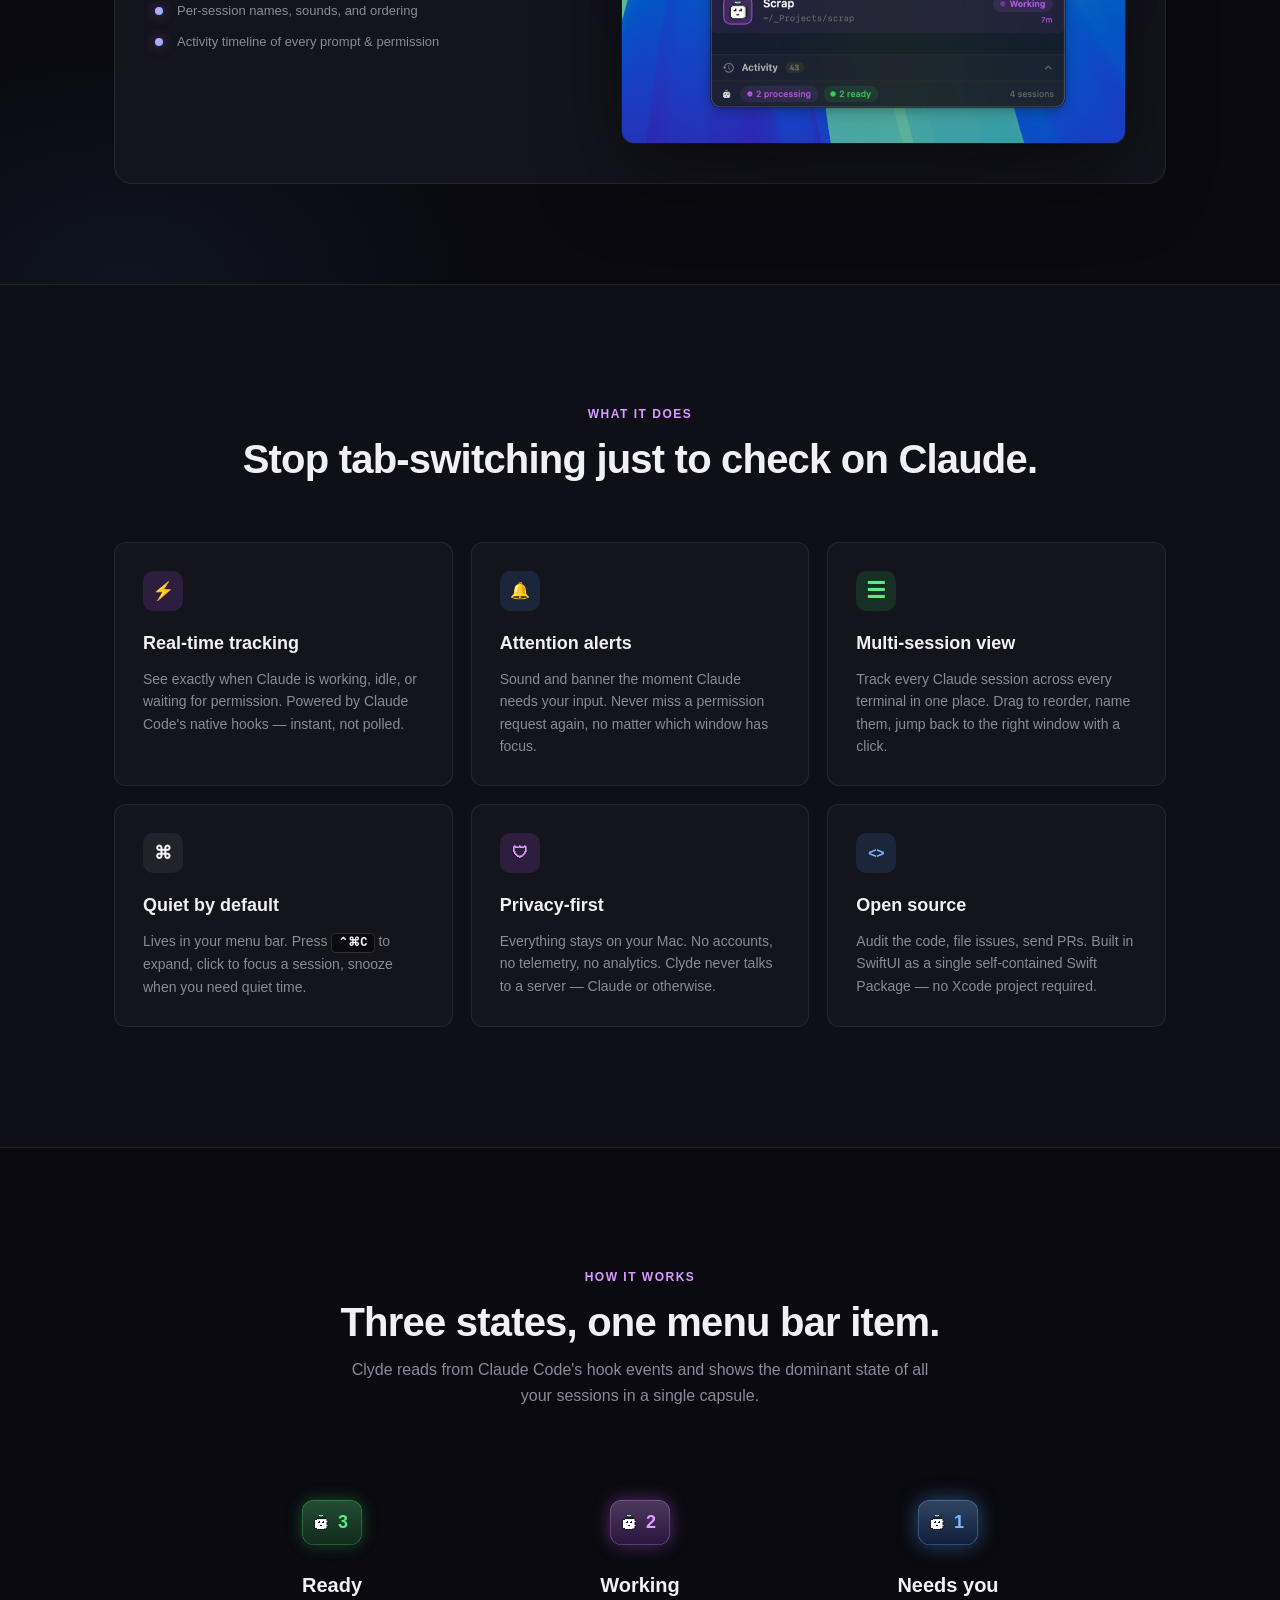
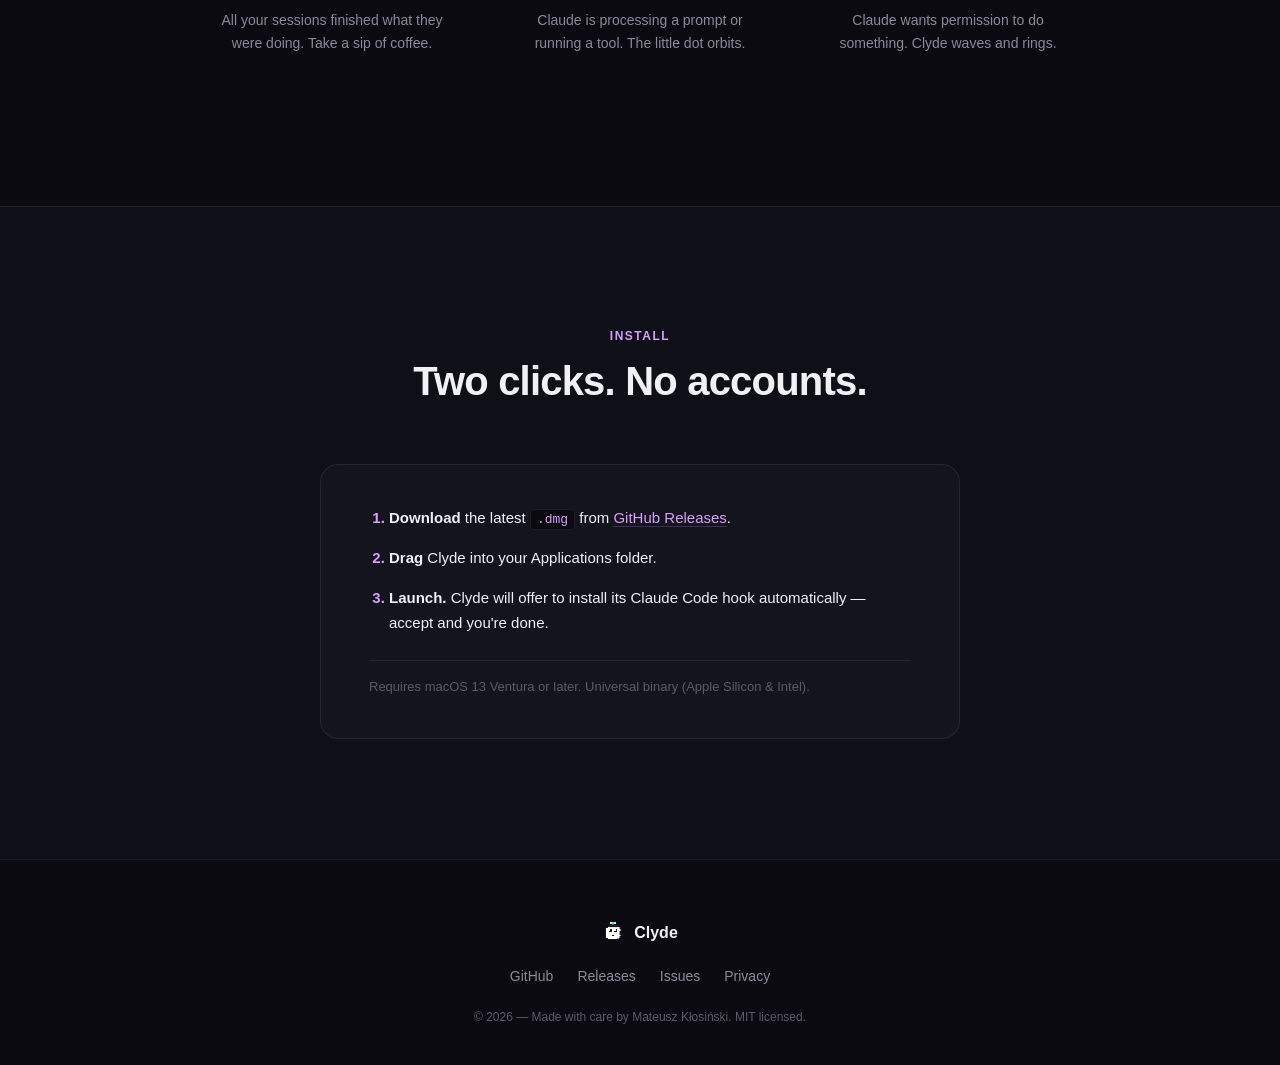
==== commit 1f34ce90: "Added screenshots from the app" ====
--- a/site/index.html
+++ b/site/index.html
@@ -35,6 +35,7 @@
         <span class="brand-name">Clyde</span>
       </a>
       <nav aria-label="Primary">
+        <a href="#showcase">Tour</a>
         <a href="#features">Features</a>
         <a href="#how">How it works</a>
         <a href="#install">Install</a>
@@ -72,6 +73,94 @@
         </div>
 
         <p class="cta-meta">Free · Open source · macOS 13+ · Universal binary</p>
+      </div>
+    </section>
+
+    <!-- SHOWCASE — interactive tabs with screenshots -->
+    <section class="showcase" id="showcase">
+      <div class="container">
+        <div class="section-header">
+          <p class="section-label">A quick tour</p>
+          <h2>Three views. Same source of truth.</h2>
+          <p class="section-sub">Clyde lives in three places at once — pick the level of detail you want, switch on the fly.</p>
+        </div>
+
+        <div class="showcase-tabs" role="tablist" aria-label="App screenshots">
+          <input type="radio" name="showcase-tab" id="tab-expanded" checked>
+          <input type="radio" name="showcase-tab" id="tab-widget">
+          <input type="radio" name="showcase-tab" id="tab-menubar">
+
+          <div class="showcase-tablist">
+            <label for="tab-expanded" class="showcase-tab" role="tab">
+              <span class="showcase-tab-num">01</span>
+              <span class="showcase-tab-text">
+                <strong>Expanded view</strong>
+                <em>Every session, all at once</em>
+              </span>
+            </label>
+            <label for="tab-widget" class="showcase-tab" role="tab">
+              <span class="showcase-tab-num">02</span>
+              <span class="showcase-tab-text">
+                <strong>Floating widget</strong>
+                <em>One glance, zero context switch</em>
+              </span>
+            </label>
+            <label for="tab-menubar" class="showcase-tab" role="tab">
+              <span class="showcase-tab-num">03</span>
+              <span class="showcase-tab-text">
+                <strong>Menu bar</strong>
+                <em>Quiet by default</em>
+              </span>
+            </label>
+          </div>
+
+          <div class="showcase-panels">
+            <div class="showcase-panel showcase-panel-expanded" role="tabpanel">
+              <div class="showcase-copy">
+                <h3>See every Claude session in one place.</h3>
+                <p>Hero header tells you the dominant state at a glance — <strong>1 attention, 2 working, 2 ready</strong>. The list shows each session with its directory and live activity. Click to focus the right terminal, drag to reorder, name them whatever makes sense to you.</p>
+                <ul class="showcase-bullets">
+                  <li>Real‑time, hook‑driven — never polled</li>
+                  <li>Per‑session names, sounds, and ordering</li>
+                  <li>Activity timeline of every prompt &amp; permission</li>
+                </ul>
+              </div>
+              <div class="showcase-image">
+                <img src="img/screenshots/expanded.png" alt="Clyde expanded view showing four Claude Code sessions with status pills" loading="lazy">
+              </div>
+            </div>
+
+            <div class="showcase-panel showcase-panel-widget" role="tabpanel">
+              <div class="showcase-copy">
+                <h3>One floating capsule. Zero alt‑tabbing.</h3>
+                <p>The widget lives wherever you drop it. The big number is the dominant state count; the two ticks on the right keep score of the others. It pulses gently when Claude is working, flashes blue when something needs you, and goes dark when nothing is up.</p>
+                <ul class="showcase-bullets">
+                  <li>Drag anywhere, snaps to screen edges</li>
+                  <li>Click to expand · global hotkey ⌃⌘C</li>
+                  <li>Hide entirely if you only want the menu bar</li>
+                </ul>
+              </div>
+              <div class="showcase-image">
+                <img src="img/screenshots/widget.png" alt="Clyde collapsed widget floating on a colourful desktop wallpaper" loading="lazy">
+              </div>
+            </div>
+
+            <div class="showcase-panel showcase-panel-menubar" role="tabpanel">
+              <div class="showcase-copy">
+                <h3>Lives in your menu bar. Quiet until it isn't.</h3>
+                <p>Pixel‑accurate Clyde silhouette plus a colour‑coded capsule for the dominant state — purple = working, green = ready, blue = needs attention. When nothing is happening, the icon goes monochrome and stays out of your way.</p>
+                <ul class="showcase-bullets">
+                  <li>Template icon — adapts to light &amp; dark menu bars</li>
+                  <li>Click for a full session dropdown</li>
+                  <li>Snooze with one click for deep‑work sessions</li>
+                </ul>
+              </div>
+              <div class="showcase-image showcase-image-menubar">
+                <img src="img/screenshots/menubar.png" alt="Clyde's menu bar item showing the Clyde silhouette next to a purple-and-green status capsule" loading="lazy">
+              </div>
+            </div>
+          </div>
+        </div>
       </div>
     </section>
 
--- a/site/styles.css
+++ b/site/styles.css
@@ -268,6 +268,230 @@
   font-size: 13px;
   color: var(--text-faint);
   margin: 12px 0 0;
+}
+
+/* ============================================================
+   SHOWCASE — interactive screenshot tabs
+   ============================================================ */
+
+.showcase {
+  padding: 120px 0 100px;
+  position: relative;
+  overflow: hidden;
+}
+
+.showcase::before {
+  content: "";
+  position: absolute;
+  inset: 0;
+  background:
+    radial-gradient(ellipse 700px 500px at 80% 0%, rgba(191, 90, 242, 0.10) 0%, transparent 60%),
+    radial-gradient(ellipse 600px 400px at 10% 100%, rgba(74, 144, 226, 0.08) 0%, transparent 60%);
+  pointer-events: none;
+}
+
+.showcase .container { position: relative; }
+
+.showcase-tabs {
+  margin-top: 56px;
+}
+
+/* Hide the underlying radio inputs — labels do the visual work. */
+.showcase-tabs > input[type="radio"] {
+  position: absolute;
+  opacity: 0;
+  pointer-events: none;
+}
+
+.showcase-tablist {
+  display: grid;
+  grid-template-columns: repeat(3, 1fr);
+  gap: 12px;
+  margin-bottom: 32px;
+}
+
+.showcase-tab {
+  display: flex;
+  align-items: center;
+  gap: 14px;
+  padding: 18px 22px;
+  background: var(--bg-card);
+  border: 1px solid var(--border);
+  border-radius: var(--radius);
+  cursor: pointer;
+  transition: background 0.2s, border-color 0.2s, transform 0.2s;
+  user-select: none;
+}
+
+.showcase-tab:hover {
+  background: rgba(191, 90, 242, 0.06);
+  border-color: var(--border-strong);
+  transform: translateY(-2px);
+}
+
+.showcase-tab-num {
+  font-size: 22px;
+  font-weight: 800;
+  color: var(--text-faint);
+  font-variant-numeric: tabular-nums;
+  transition: color 0.2s;
+}
+
+.showcase-tab-text {
+  display: flex;
+  flex-direction: column;
+  gap: 2px;
+  min-width: 0;
+}
+
+.showcase-tab-text strong {
+  font-size: 14px;
+  font-weight: 700;
+  color: var(--text);
+  white-space: nowrap;
+}
+
+.showcase-tab-text em {
+  font-size: 11px;
+  font-style: normal;
+  color: var(--text-dim);
+  white-space: nowrap;
+  overflow: hidden;
+  text-overflow: ellipsis;
+}
+
+/* Active tab — driven by the matching :checked radio. */
+#tab-expanded:checked ~ .showcase-tablist label[for="tab-expanded"],
+#tab-widget:checked   ~ .showcase-tablist label[for="tab-widget"],
+#tab-menubar:checked  ~ .showcase-tablist label[for="tab-menubar"] {
+  background: linear-gradient(135deg, rgba(191, 90, 242, 0.14) 0%, rgba(74, 144, 226, 0.10) 100%);
+  border-color: var(--purple);
+  box-shadow: 0 0 0 1px var(--purple), 0 12px 32px rgba(191, 90, 242, 0.18);
+}
+
+#tab-expanded:checked ~ .showcase-tablist label[for="tab-expanded"] .showcase-tab-num,
+#tab-widget:checked   ~ .showcase-tablist label[for="tab-widget"] .showcase-tab-num,
+#tab-menubar:checked  ~ .showcase-tablist label[for="tab-menubar"] .showcase-tab-num {
+  color: var(--purple-bright);
+}
+
+/* Keyboard focus ring — radios are visually hidden but still focusable. */
+.showcase-tabs > input[type="radio"]:focus-visible + .showcase-tablist label,
+#tab-expanded:focus-visible ~ .showcase-tablist label[for="tab-expanded"],
+#tab-widget:focus-visible   ~ .showcase-tablist label[for="tab-widget"],
+#tab-menubar:focus-visible  ~ .showcase-tablist label[for="tab-menubar"] {
+  outline: 2px solid var(--purple-bright);
+  outline-offset: 3px;
+}
+
+.showcase-panels {
+  position: relative;
+}
+
+.showcase-panel {
+  display: none;
+  grid-template-columns: minmax(0, 1fr) minmax(0, 1.2fr);
+  gap: 48px;
+  align-items: center;
+  padding: 40px;
+  background: var(--bg-card);
+  border: 1px solid var(--border);
+  border-radius: var(--radius-lg);
+  animation: showcase-fade 0.45s ease both;
+}
+
+@keyframes showcase-fade {
+  from { opacity: 0; transform: translateY(8px); }
+  to   { opacity: 1; transform: translateY(0); }
+}
+
+#tab-expanded:checked ~ .showcase-panels .showcase-panel-expanded,
+#tab-widget:checked   ~ .showcase-panels .showcase-panel-widget,
+#tab-menubar:checked  ~ .showcase-panels .showcase-panel-menubar {
+  display: grid;
+}
+
+.showcase-copy h3 {
+  font-size: 28px;
+  font-weight: 800;
+  margin: 0 0 16px;
+  letter-spacing: -0.01em;
+  line-height: 1.15;
+  color: var(--text);
+}
+
+.showcase-copy p {
+  font-size: 15px;
+  line-height: 1.65;
+  color: var(--text-dim);
+  margin: 0 0 20px;
+}
+
+.showcase-copy p strong {
+  color: var(--text);
+  font-weight: 600;
+}
+
+.showcase-bullets {
+  list-style: none;
+  padding: 0;
+  margin: 0;
+  display: flex;
+  flex-direction: column;
+  gap: 10px;
+}
+
+.showcase-bullets li {
+  position: relative;
+  padding-left: 22px;
+  font-size: 13px;
+  color: var(--text-dim);
+}
+
+.showcase-bullets li::before {
+  content: "";
+  position: absolute;
+  left: 0;
+  top: 6px;
+  width: 8px;
+  height: 8px;
+  border-radius: 50%;
+  background: linear-gradient(135deg, var(--purple-bright) 0%, var(--blue-bright) 100%);
+  box-shadow: 0 0 12px rgba(191, 90, 242, 0.5);
+}
+
+.showcase-image {
+  position: relative;
+  display: flex;
+  align-items: center;
+  justify-content: center;
+}
+
+.showcase-image::before {
+  content: "";
+  position: absolute;
+  inset: -20px;
+  background: radial-gradient(ellipse, rgba(191, 90, 242, 0.18) 0%, transparent 70%);
+  filter: blur(40px);
+  pointer-events: none;
+}
+
+.showcase-image img {
+  position: relative;
+  max-width: 100%;
+  height: auto;
+  border-radius: var(--radius);
+  box-shadow:
+    0 30px 80px rgba(0, 0, 0, 0.5),
+    0 0 0 1px rgba(255, 255, 255, 0.06);
+}
+
+.showcase-image-menubar {
+  padding: 60px 0;
+}
+
+.showcase-image-menubar img {
+  max-width: 80%;
 }
 
 /* ============================================================
@@ -595,6 +819,19 @@
   .feature-grid { grid-template-columns: 1fr; }
   .how-grid { grid-template-columns: 1fr; }
 
+  .showcase { padding: 80px 0 60px; }
+  .showcase-tablist { grid-template-columns: 1fr; gap: 8px; margin-bottom: 24px; }
+  .showcase-tab { padding: 14px 18px; }
+  .showcase-tab-num { font-size: 18px; }
+  .showcase-panel {
+    grid-template-columns: 1fr;
+    gap: 32px;
+    padding: 28px;
+  }
+  .showcase-copy h3 { font-size: 22px; }
+  .showcase-image-menubar { padding: 20px 0; }
+  .showcase-image-menubar img { max-width: 100%; }
+
   .install-card { padding: 28px; }
 
   .cta-row { flex-direction: column; }
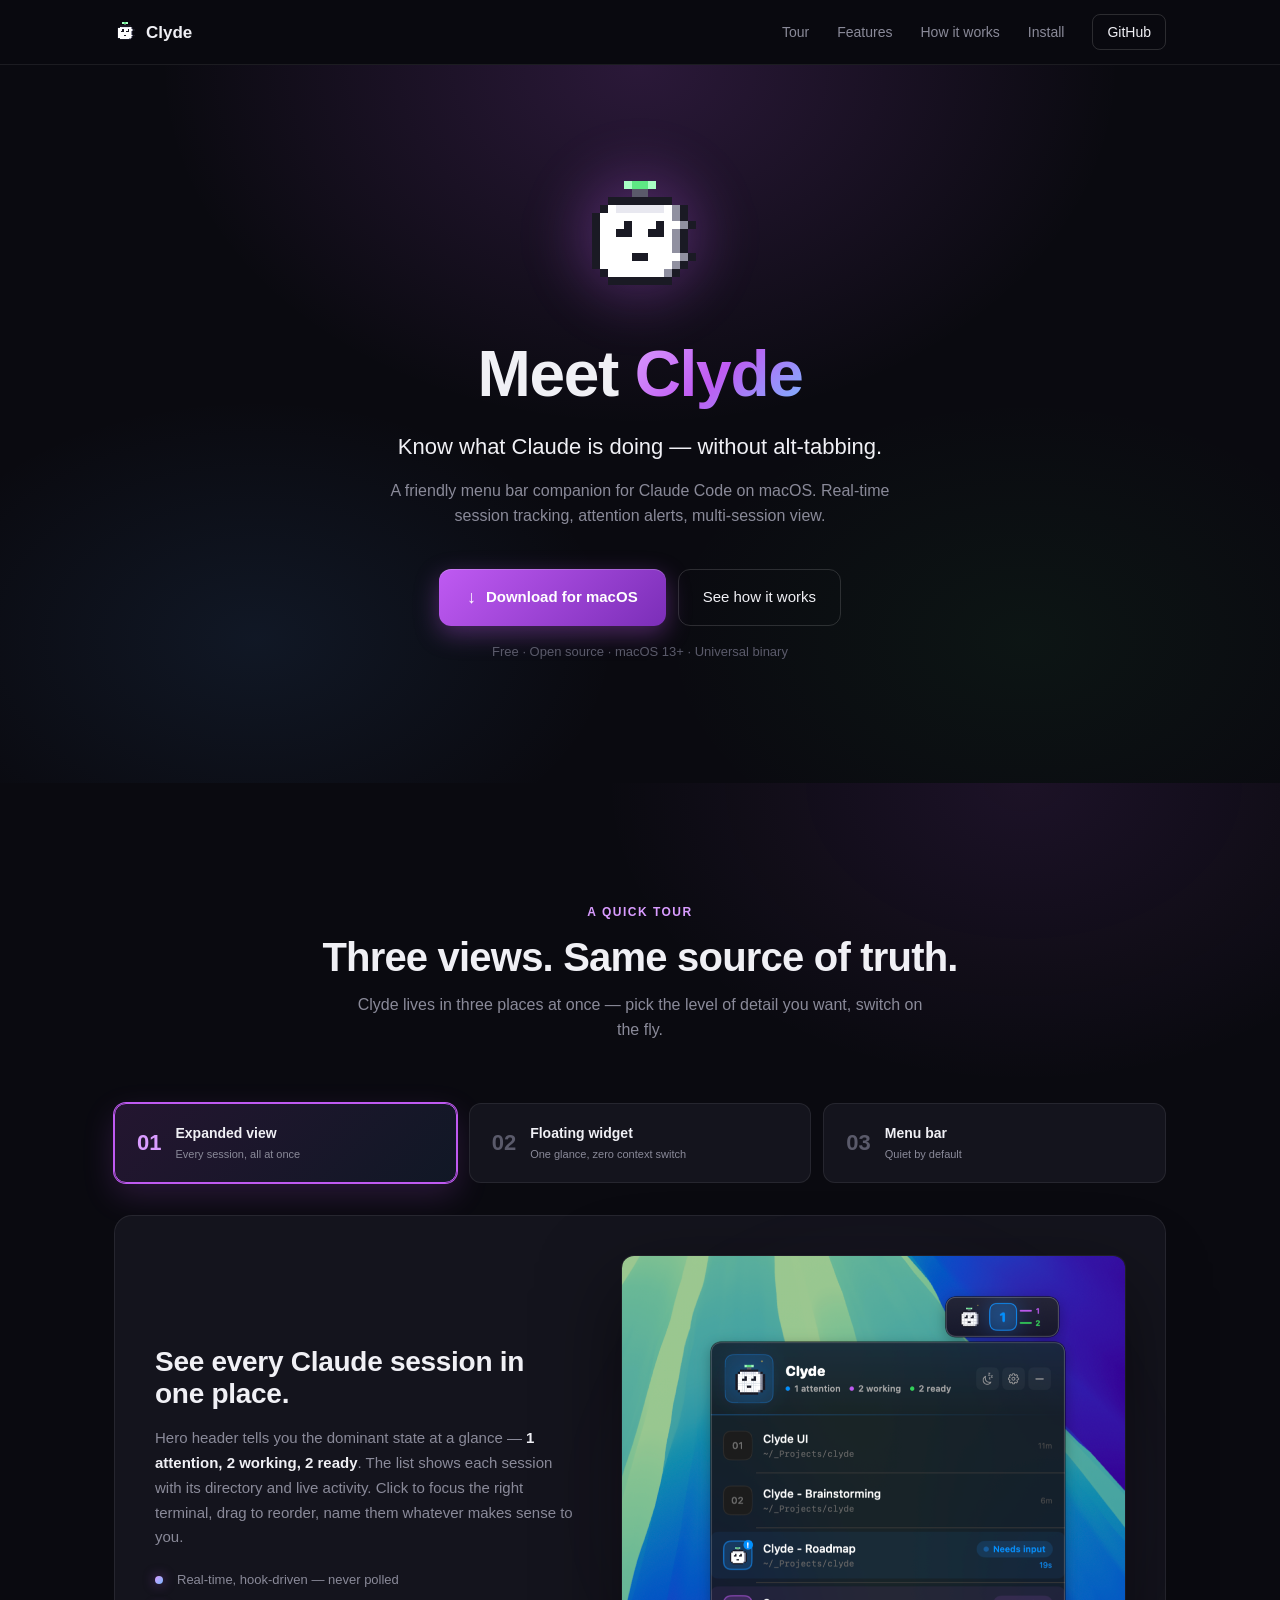
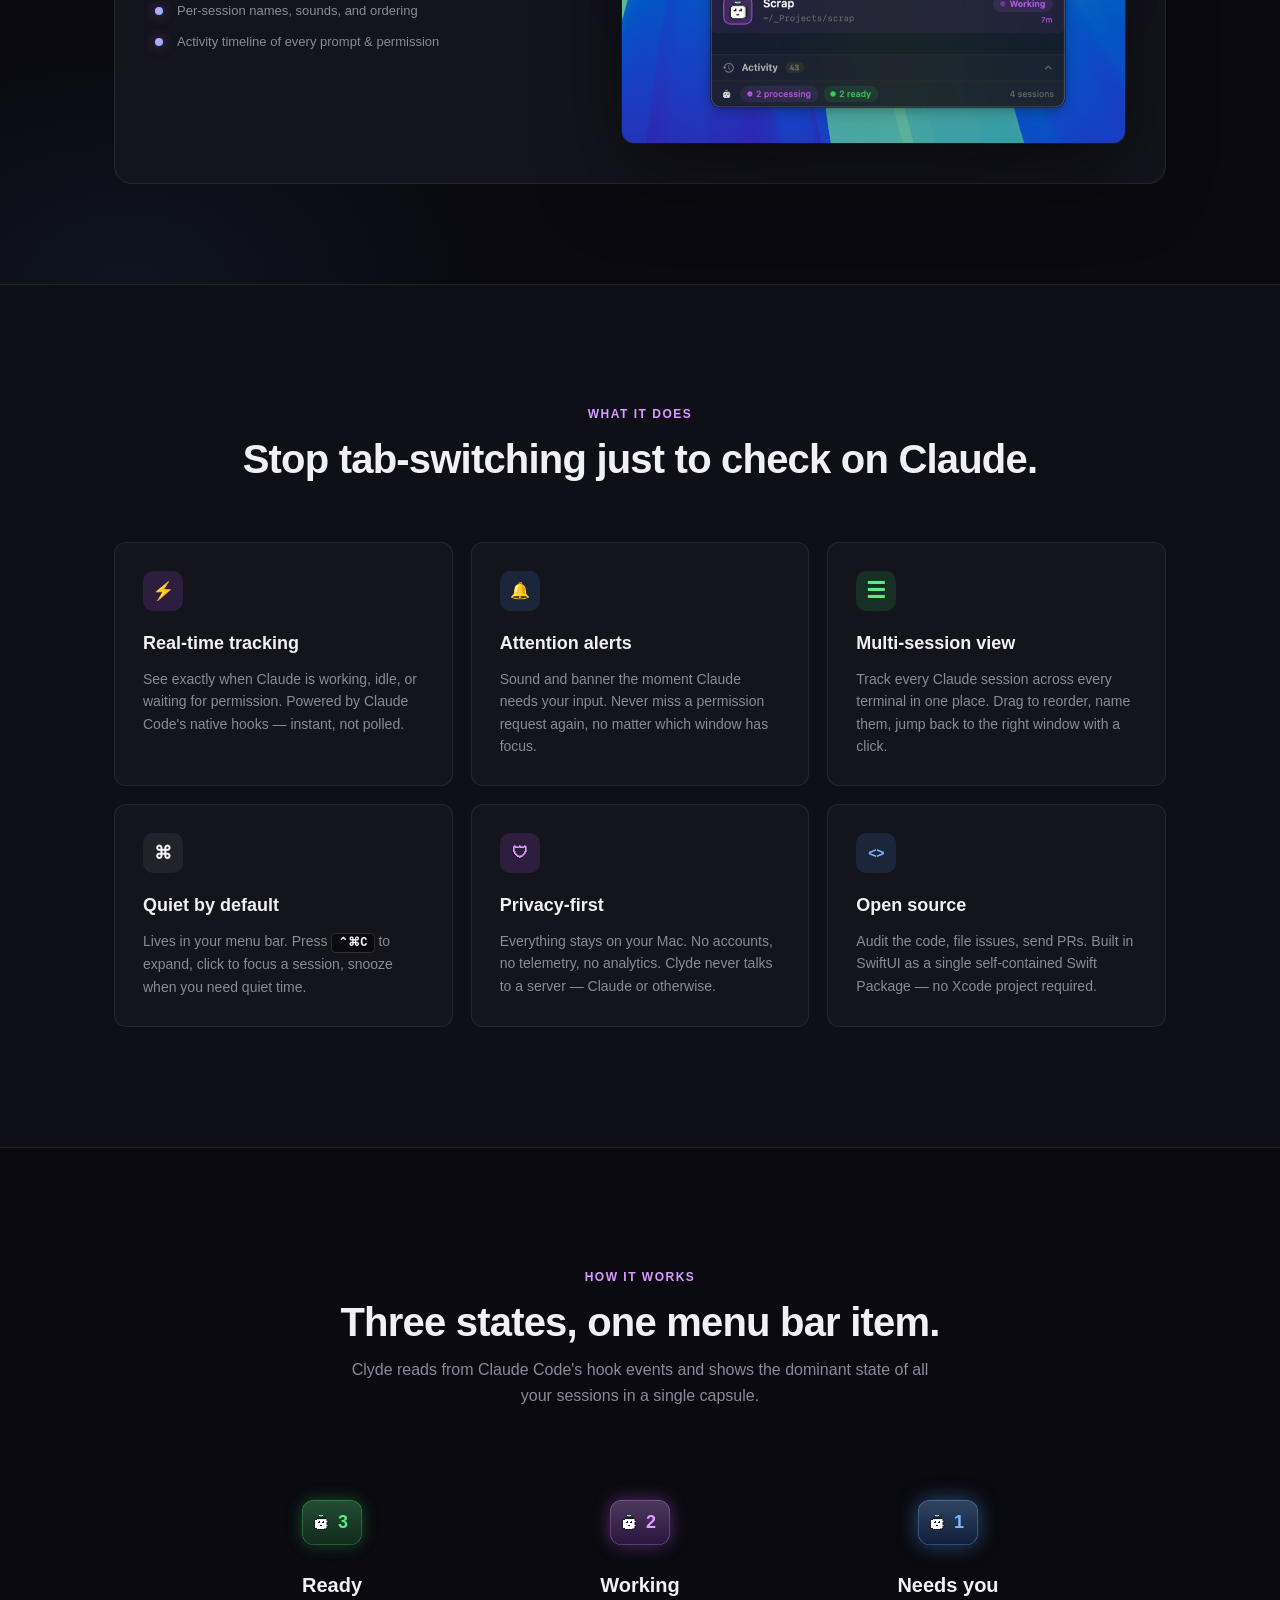
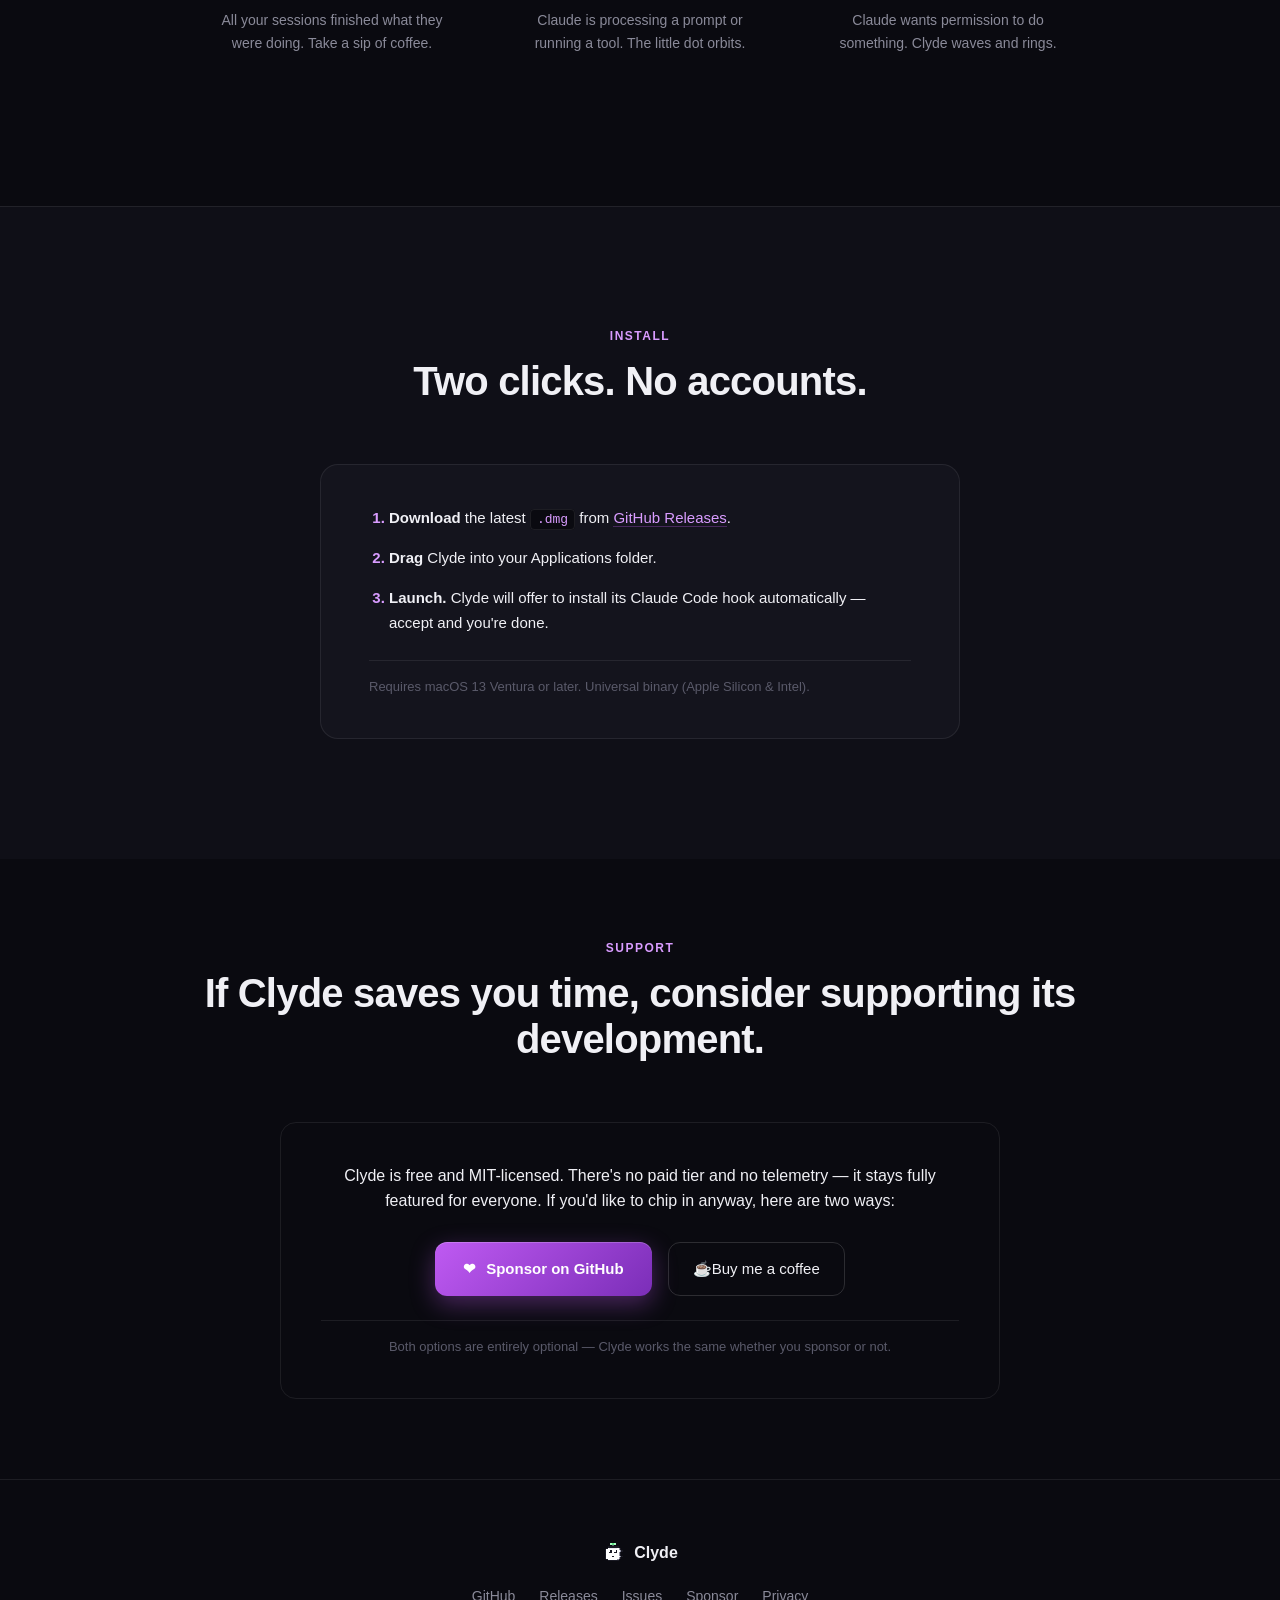
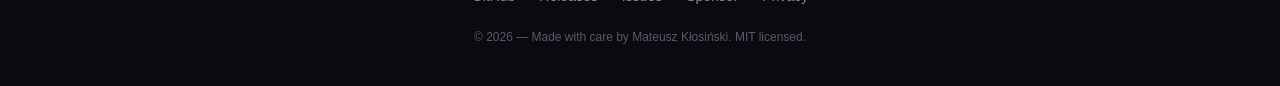
==== commit 7f29bf07: "feat: add Sponsor / Buy me a coffee links across README, site, settings Three surfaces, one funding " ====
--- a/site/index.html
+++ b/site/index.html
@@ -280,6 +280,36 @@
       </div>
     </section>
 
+    <section class="support" id="support">
+      <div class="container">
+        <div class="section-header">
+          <p class="section-label">Support</p>
+          <h2>If Clyde saves you time, consider supporting its development.</h2>
+        </div>
+
+        <div class="support-card">
+          <p class="support-blurb">
+            Clyde is free and MIT-licensed. There's no paid tier and no
+            telemetry — it stays fully featured for everyone. If you'd
+            like to chip in anyway, here are two ways:
+          </p>
+          <div class="support-buttons">
+            <a class="cta-primary" href="https://github.com/sponsors/kl0sin" rel="noopener">
+              <span aria-hidden="true">❤</span>
+              Sponsor on GitHub
+            </a>
+            <a class="cta-secondary" href="https://www.buymeacoffee.com/kl0sin" rel="noopener">
+              <span aria-hidden="true">☕</span>
+              Buy me a coffee
+            </a>
+          </div>
+          <p class="support-meta">
+            Both options are entirely optional — Clyde works the same whether you sponsor or not.
+          </p>
+        </div>
+      </div>
+    </section>
+
   </main>
 
   <footer role="contentinfo">
@@ -292,6 +322,7 @@
         <a href="https://github.com/kl0sin/clyde">GitHub</a>
         <a href="https://github.com/kl0sin/clyde/releases">Releases</a>
         <a href="https://github.com/kl0sin/clyde/issues">Issues</a>
+        <a href="#support">Sponsor</a>
         <a href="privacy.html">Privacy</a>
       </nav>
       <p class="footer-meta">© 2026 — Made with care by Mateusz Kłosiński. MIT licensed.</p>
--- a/site/styles.css
+++ b/site/styles.css
@@ -743,6 +743,55 @@
 }
 
 /* ============================================================
+   SUPPORT
+   ============================================================ */
+
+.support {
+  padding: 80px 0;
+}
+
+.support-card {
+  max-width: 720px;
+  margin: 0 auto;
+  padding: 40px;
+  background: var(--surface);
+  border: 1px solid var(--border);
+  border-radius: 16px;
+  text-align: center;
+}
+
+.support-blurb {
+  font-size: 16px;
+  line-height: 1.6;
+  color: var(--text);
+  margin: 0 0 28px 0;
+}
+
+.support-buttons {
+  display: flex;
+  gap: 16px;
+  justify-content: center;
+  flex-wrap: wrap;
+  margin-bottom: 24px;
+}
+
+.support-meta {
+  font-size: 13px;
+  color: var(--text-faint);
+  margin: 0;
+  padding-top: 16px;
+  border-top: 1px solid var(--border);
+}
+
+@media (max-width: 720px) {
+  .support { padding: 56px 0; }
+  .support-card { padding: 28px; }
+  .support-buttons { flex-direction: column; }
+  .support-buttons .cta-primary,
+  .support-buttons .cta-secondary { width: 100%; justify-content: center; }
+}
+
+/* ============================================================
    FOOTER
    ============================================================ */
 
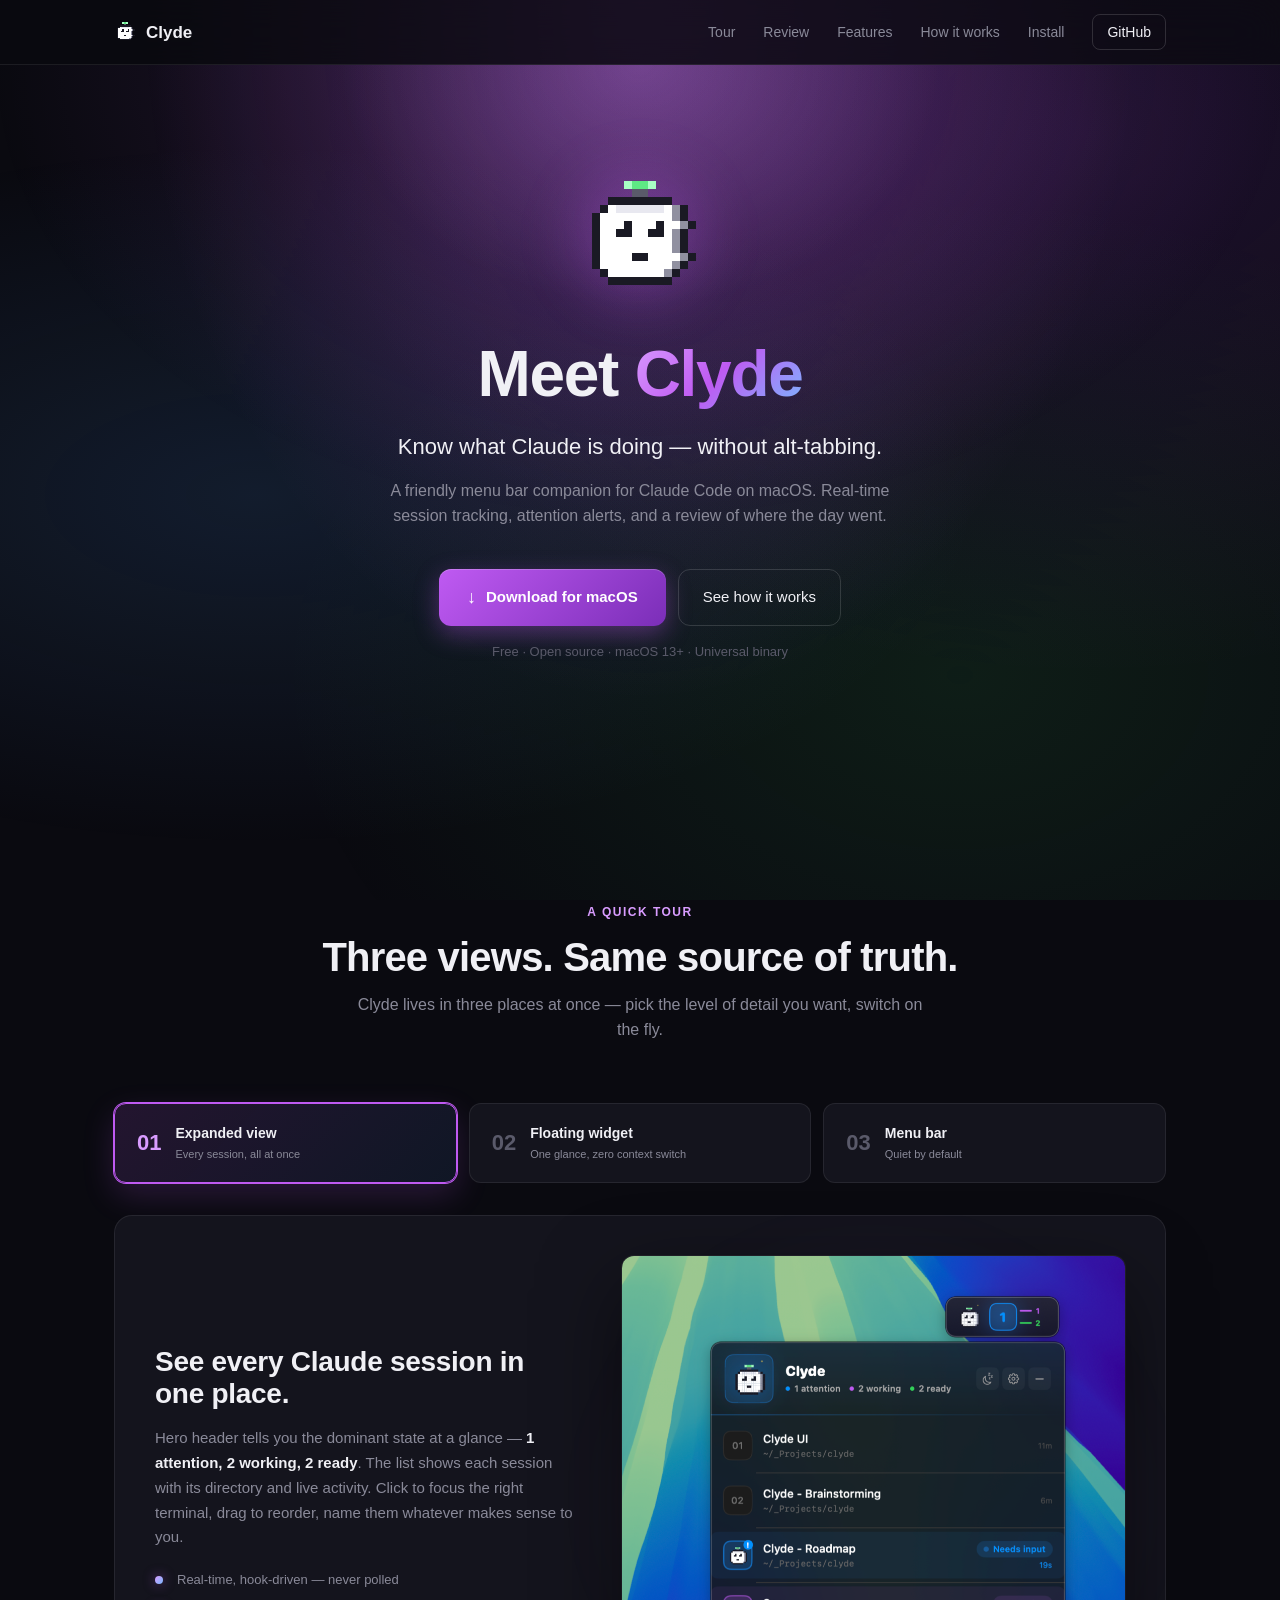
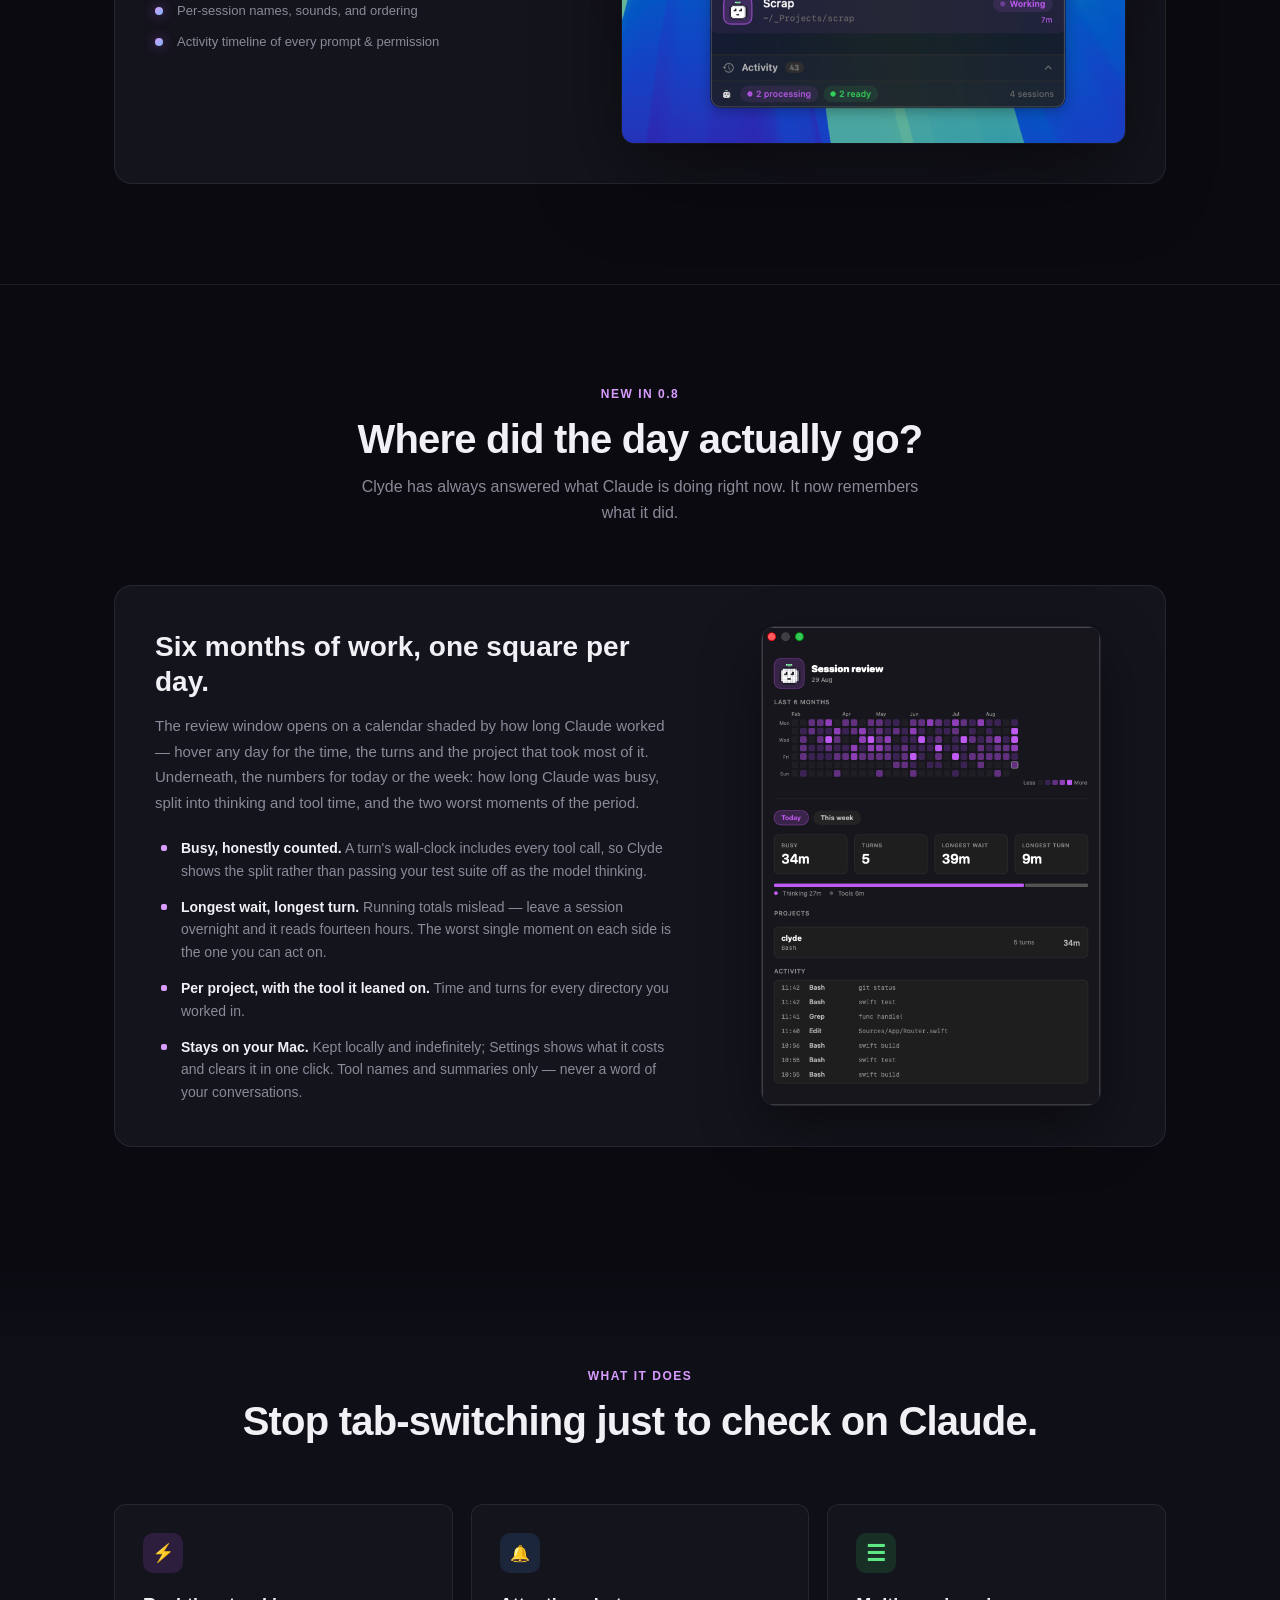
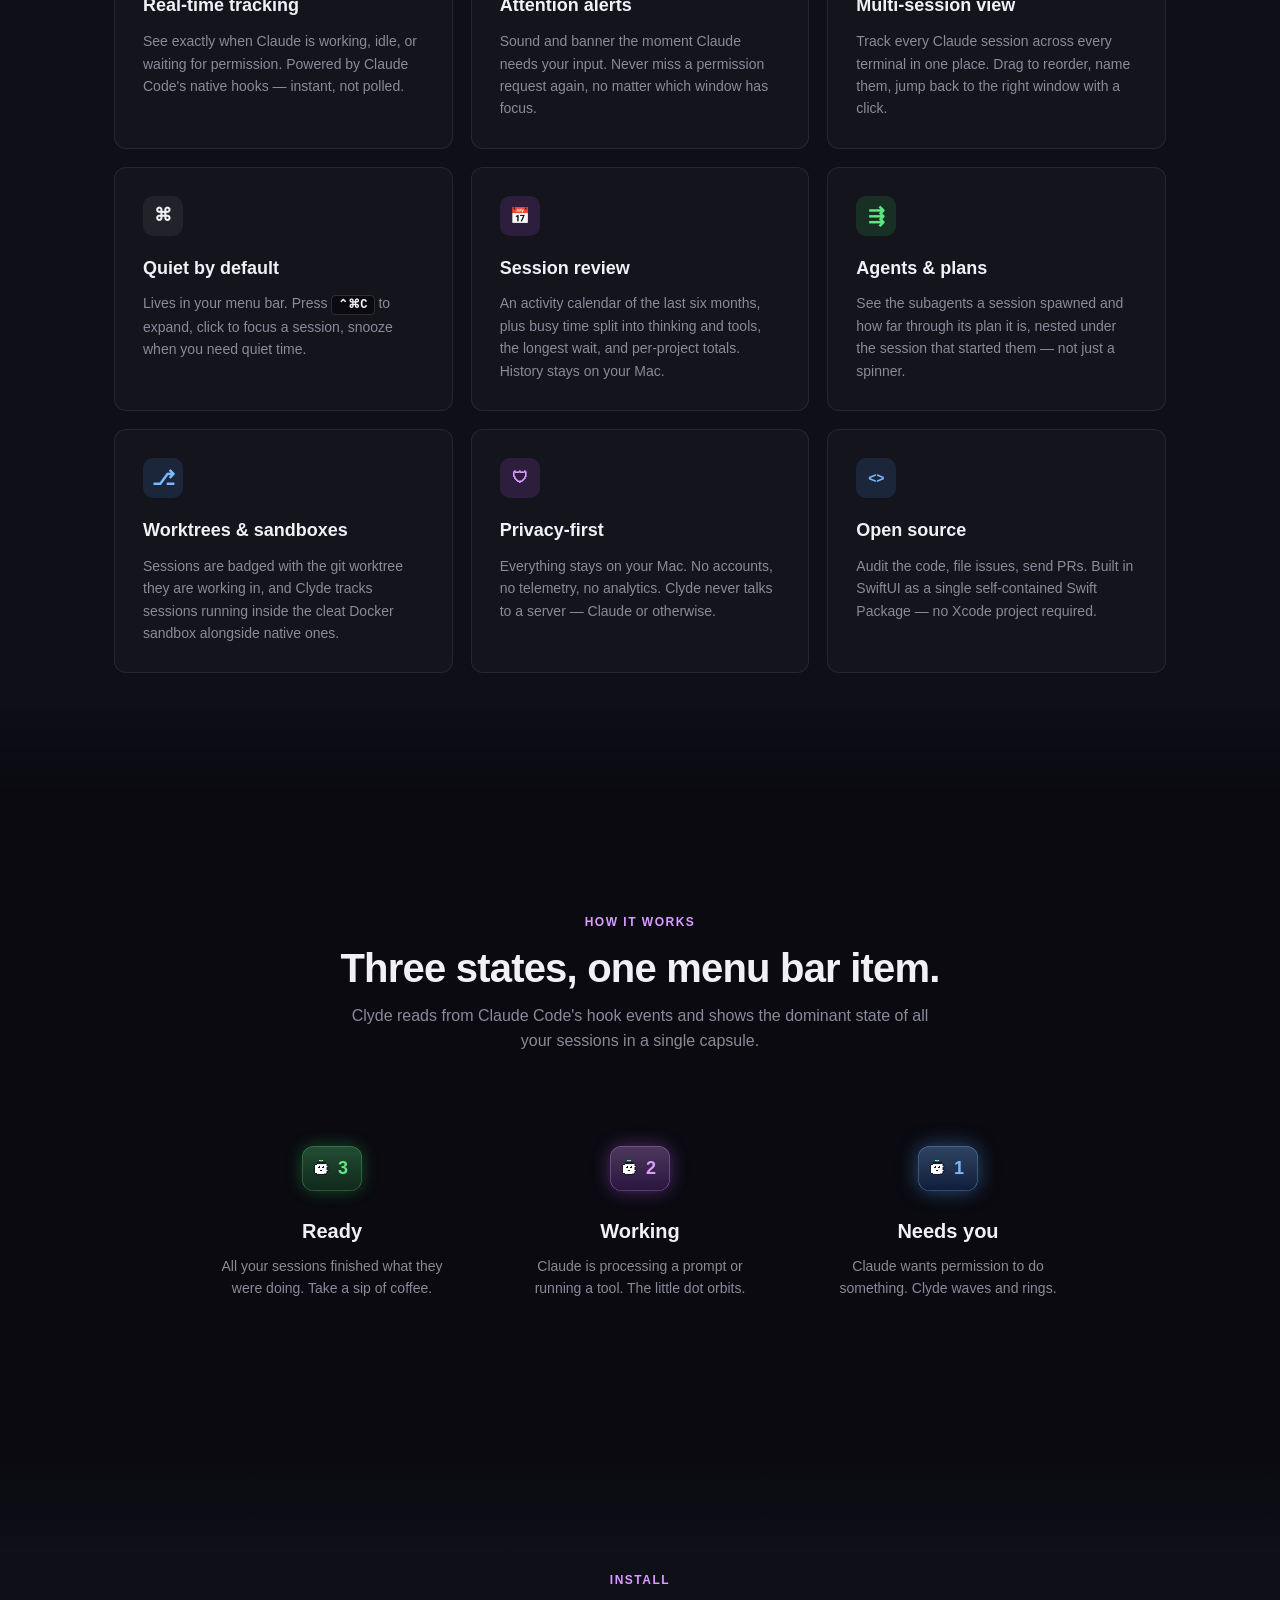
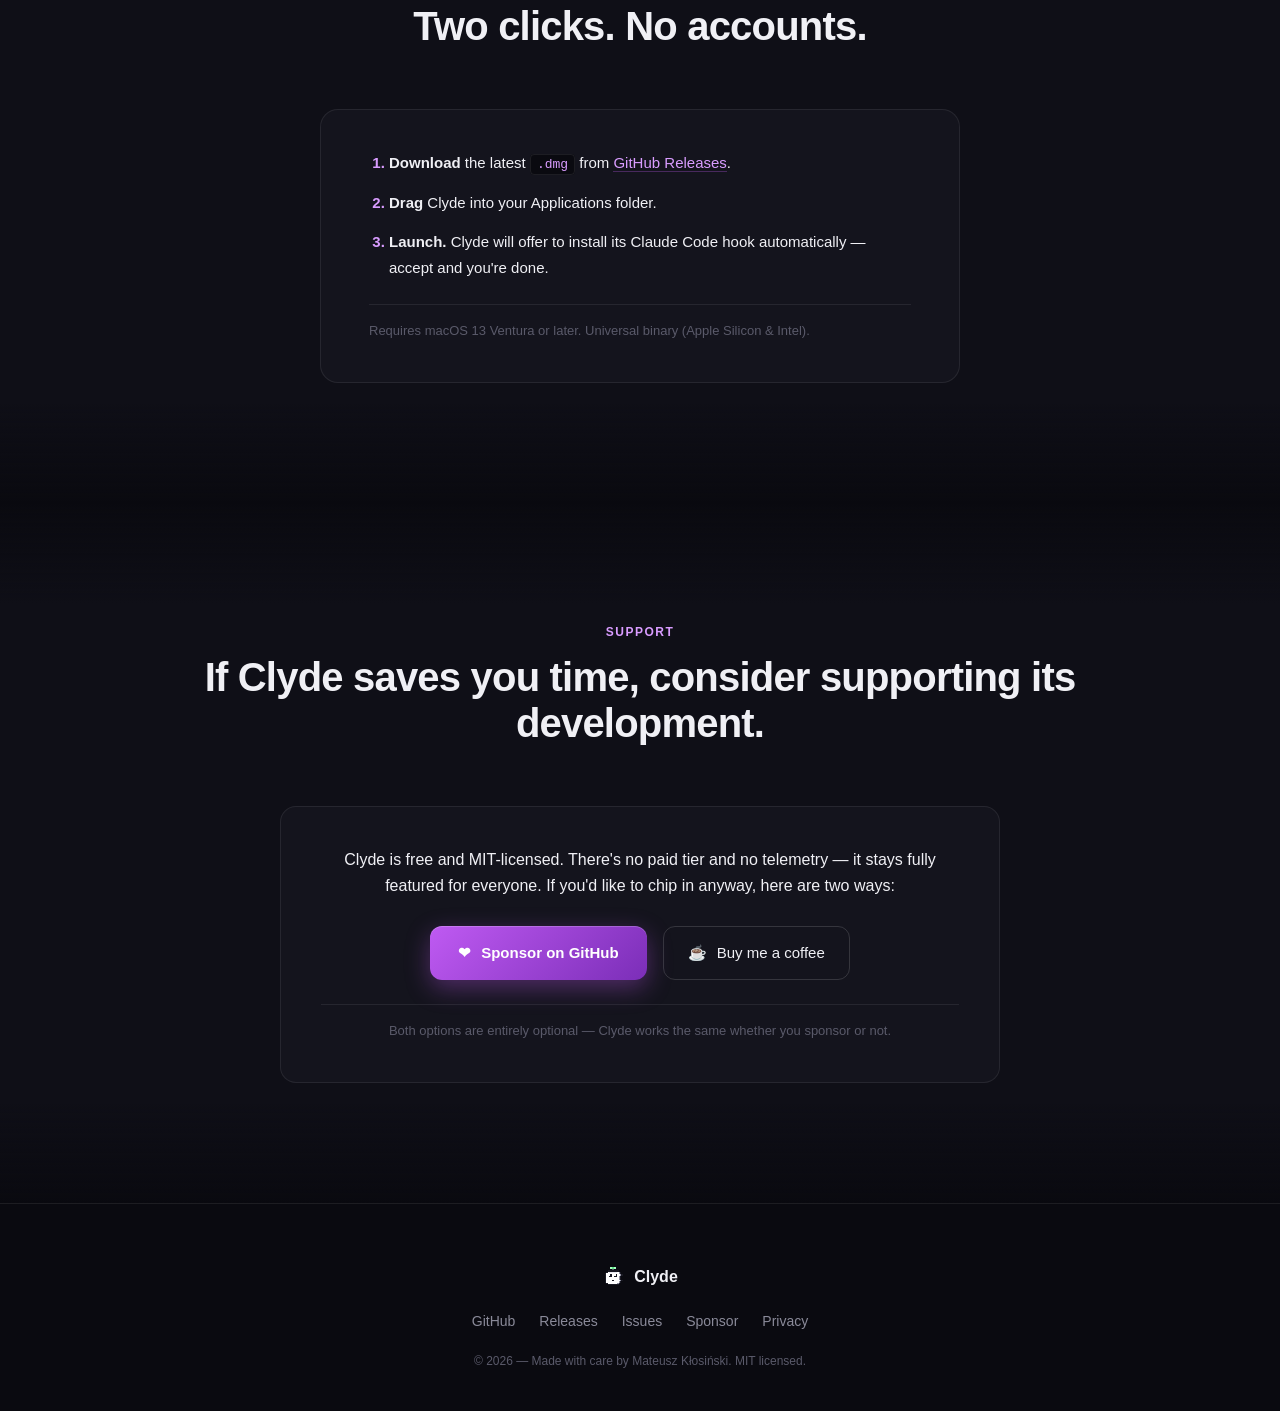
==== commit 84f43039: "docs(site): put the session review on the landing page The page still sold the v0.2.x feature set: t" ====
--- a/site/index.html
+++ b/site/index.html
@@ -5,7 +5,7 @@
   <meta name="viewport" content="width=device-width, initial-scale=1.0">
   <meta name="theme-color" content="#0a0a10">
   <title>Clyde — A friendly Claude Code session monitor for macOS</title>
-  <meta name="description" content="Clyde lives in your menu bar and shows you what every Claude Code session is doing in real time. Free, open source, native macOS.">
+  <meta name="description" content="Clyde lives in your menu bar and shows you what every Claude Code session is doing in real time — then remembers where the day went. Free, open source, native macOS.">
 
   <!-- Open Graph -->
   <meta property="og:title" content="Clyde — Claude Code session monitor">
@@ -36,6 +36,7 @@
       </a>
       <nav aria-label="Primary">
         <a href="#showcase">Tour</a>
+        <a href="#review">Review</a>
         <a href="#features">Features</a>
         <a href="#how">How it works</a>
         <a href="#install">Install</a>
@@ -61,7 +62,7 @@
         <p class="tagline">Know what Claude is doing — without alt-tabbing.</p>
         <p class="subtagline">
           A friendly menu bar companion for Claude Code on macOS.
-          Real-time session tracking, attention alerts, multi-session view.
+          Real-time session tracking, attention alerts, and a review of where the day went.
         </p>
 
         <div class="cta-row">
@@ -164,6 +165,33 @@
       </div>
     </section>
 
+    <!-- SESSION REVIEW -->
+    <section class="review" id="review">
+      <div class="container">
+        <div class="section-header">
+          <p class="section-label">New in 0.8</p>
+          <h2>Where did the day actually go?</h2>
+          <p class="section-sub">Clyde has always answered what Claude is doing right now. It now remembers what it did.</p>
+        </div>
+
+        <div class="review-layout">
+          <div class="review-copy">
+            <h3>Six months of work, one square per day.</h3>
+            <p>The review window opens on a calendar shaded by how long Claude worked — hover any day for the time, the turns and the project that took most of it. Underneath, the numbers for today or the week: how long Claude was busy, split into thinking and tool time, and the two worst moments of the period.</p>
+            <ul class="review-bullets">
+              <li><strong>Busy, honestly counted.</strong> A turn's wall-clock includes every tool call, so Clyde shows the split rather than passing your test suite off as the model thinking.</li>
+              <li><strong>Longest wait, longest turn.</strong> Running totals mislead — leave a session overnight and it reads fourteen hours. The worst single moment on each side is the one you can act on.</li>
+              <li><strong>Per project, with the tool it leaned on.</strong> Time and turns for every directory you worked in.</li>
+              <li><strong>Stays on your Mac.</strong> Kept locally and indefinitely; Settings shows what it costs and clears it in one click. Tool names and summaries only — never a word of your conversations.</li>
+            </ul>
+          </div>
+          <div class="review-image">
+            <img src="img/screenshots/review.png" alt="Clyde's session review window: a six-month activity calendar, tiles for busy time, turns, longest wait and longest turn, a thinking-versus-tools bar, per-project totals and a list of recent tool calls" loading="lazy" width="560" height="792">
+          </div>
+        </div>
+      </div>
+    </section>
+
     <!-- FEATURES -->
     <section class="features" id="features">
       <div class="container">
@@ -195,6 +223,24 @@
             <div class="feature-icon icon-keys"></div>
             <h3>Quiet by default</h3>
             <p>Lives in your menu bar. Press <kbd>⌃⌘C</kbd> to expand, click to focus a session, snooze when you need quiet time.</p>
+          </div>
+
+          <div class="feature">
+            <div class="feature-icon icon-calendar"></div>
+            <h3>Session review</h3>
+            <p>An activity calendar of the last six months, plus busy time split into thinking and tools, the longest wait, and per-project totals. History stays on your Mac.</p>
+          </div>
+
+          <div class="feature">
+            <div class="feature-icon icon-agents"></div>
+            <h3>Agents &amp; plans</h3>
+            <p>See the subagents a session spawned and how far through its plan it is, nested under the session that started them — not just a spinner.</p>
+          </div>
+
+          <div class="feature">
+            <div class="feature-icon icon-branch"></div>
+            <h3>Worktrees &amp; sandboxes</h3>
+            <p>Sessions are badged with the git worktree they are working in, and Clyde tracks sessions running inside the cleat Docker sandbox alongside native ones.</p>
           </div>
 
           <div class="feature">
--- a/site/styles.css
+++ b/site/styles.css
@@ -30,16 +30,86 @@
 
 * { box-sizing: border-box; }
 
+html {
+  /* Smooth scroll for in-page anchor links. Only set on the root
+   * element — applying it to `body` as well triggers Safari quirks
+   * where the smooth animation gets dropped on some anchor jumps. */
+  scroll-behavior: smooth;
+  /* Offset anchor scroll targets by the sticky nav height so a
+   * clicked section lands BELOW the nav instead of being hidden
+   * underneath it. Without this, the smooth scroll works but the
+   * section header ends up clipped under the sticky bar and the
+   * user perceives it as a broken jump. */
+  scroll-padding-top: 80px;
+  /* The base page background lives on `html`, not `body`, so the
+   * ambient light layer below can paint on top of it and still sit
+   * BEHIND everything in <body>. If the colour were on body
+   * instead, body's own paint would cover the ambient ::before.
+   */
+  background: var(--bg);
+}
+
+/* Page-level ambient light.
+ *
+ * Lives on `html::before` (not `body::before`) so it sits behind
+ * every descendant of <body> without any z-index gymnastics. Fixed
+ * position pins it to the viewport, so it stays visible as the
+ * user scrolls, giving the whole page a cohesive "mood lighting"
+ * feel that shows through every section with a transparent
+ * background (hero, showcase, how, support).
+ *
+ * Sections that use a solid `bg-alt` slab (features, install)
+ * intentionally cover this layer so they keep their distinct
+ * visual blocks, but their top/bottom edges fade into the ambient
+ * via a gradient mask so the transitions aren't hard cuts.
+ */
+html::before {
+  content: "";
+  position: fixed;
+  inset: 0;
+  /* Ambient gradients use `farthest-corner` sizing (the default for
+   * radial-gradient when no explicit shape/size is given) and scale
+   * automatically to the viewport, so they can't clip at the edges
+   * regardless of window size or aspect ratio.
+   *
+   * Two layers stacked:
+   *   1. Dominant purple halo from top-centre, which gives the page
+   *      its core mood-lighting feel and spotlights the hero mascot.
+   *   2. Three secondary accents (purple counter-glow top-right,
+   *      blue on the left mid, green bottom-right) that paint a
+   *      low-contrast aurora across the rest of the page so the
+   *      background reads as "alive" rather than flat.
+   *
+   * Opacities intentionally sit at the edge of perception — strong
+   * enough to give the page character, subtle enough not to compete
+   * with content. Earlier revisions undershot this and the page
+   * looked flat; revisions before that overshot and produced visible
+   * seams at the viewport edges.
+   */
+  background:
+    radial-gradient(at 50% 0%, rgba(191, 90, 242, 0.28) 0%, transparent 55%),
+    radial-gradient(at 85% 15%, rgba(156, 63, 224, 0.14) 0%, transparent 50%),
+    radial-gradient(at 20% 55%, rgba(74, 144, 226, 0.14) 0%, transparent 50%),
+    radial-gradient(at 75% 75%, rgba(52, 199, 89, 0.10) 0%, transparent 50%);
+  pointer-events: none;
+  z-index: 0;
+}
+
 html, body {
   margin: 0;
   padding: 0;
-  background: var(--bg);
   color: var(--text);
   font-family: -apple-system, BlinkMacSystemFont, "SF Pro Display", "Inter", "Segoe UI", sans-serif;
   font-size: 16px;
   line-height: 1.6;
   -webkit-font-smoothing: antialiased;
-  scroll-behavior: smooth;
+}
+
+body {
+  /* Transparent so `html::before`'s ambient layer can show through. */
+  background: transparent;
+  position: relative;
+  z-index: 1;
 }
 
 a { color: inherit; text-decoration: none; }
@@ -126,10 +196,19 @@
 .hero-bg {
   position: absolute;
   inset: 0;
+  /* Focused mascot spotlight. Two stacked layers:
+   *   1. A tight, bright halo (500 × 400) right over the mascot.
+   *   2. A wider, softer falloff (1000 × 700) to blend into the
+   *      surrounding ambient layer.
+   * Both centred at 50% 0% (hero top, midline) so the gradient
+   * radiates down around the pixel-art character without any
+   * visible cutoff. Hero's own `overflow: hidden` clips the
+   * bottom of the falloff, which is fine because the page-level
+   * `html::before` ambient takes over from there.
+   */
   background:
-    radial-gradient(ellipse 800px 600px at 50% 0%, rgba(191, 90, 242, 0.18) 0%, transparent 60%),
-    radial-gradient(ellipse 600px 400px at 20% 80%, rgba(74, 144, 226, 0.10) 0%, transparent 60%),
-    radial-gradient(ellipse 600px 400px at 80% 80%, rgba(52, 199, 89, 0.06) 0%, transparent 60%);
+    radial-gradient(ellipse 500px 400px at 50% 0%, rgba(217, 156, 255, 0.22) 0%, transparent 60%),
+    radial-gradient(ellipse 1000px 700px at 50% 0%, rgba(191, 90, 242, 0.18) 0%, transparent 65%);
   pointer-events: none;
 }
 
@@ -250,6 +329,12 @@
 .cta-secondary {
   display: inline-flex;
   align-items: center;
+  /* Matches `.cta-primary` so icon + text buttons (e.g. "☕ Buy
+   * me a coffee" in the Support section) stay visually aligned
+   * with their primary counterparts. Text-only secondary buttons
+   * (e.g. "See how it works" in the hero) are unaffected — gap
+   * only applies between flex items. */
+  gap: 10px;
   padding: 14px 24px;
   border-radius: 12px;
   border: 1px solid var(--border-strong);
@@ -280,15 +365,15 @@
   overflow: hidden;
 }
 
-.showcase::before {
-  content: "";
-  position: absolute;
-  inset: 0;
-  background:
-    radial-gradient(ellipse 700px 500px at 80% 0%, rgba(191, 90, 242, 0.10) 0%, transparent 60%),
-    radial-gradient(ellipse 600px 400px at 10% 100%, rgba(74, 144, 226, 0.08) 0%, transparent 60%);
-  pointer-events: none;
-}
+/* Removed: `.showcase::before` used to layer a localised purple
+ * accent at 80% 0% (top-right of the section) on top of the global
+ * ambient. Because the ::before is scoped to the showcase's own box
+ * via `inset: 0` + parent's `overflow: hidden`, it produced a faint
+ * horizontal "onset line" on the right side of the page exactly at
+ * the hero/showcase boundary — where the local purple tint suddenly
+ * started. The global `html::before` ambient layer already provides
+ * the mood lighting the page needs, so there's no reason to keep a
+ * per-section duplicate. */
 
 .showcase .container { position: relative; }
 
@@ -500,9 +585,19 @@
 
 .features {
   padding: 120px 0;
-  background: var(--bg-alt);
-  border-top: 1px solid var(--border);
-  border-bottom: 1px solid var(--border);
+  /* Vertical gradient that fades in from transparent at top and
+   * out at bottom so the solid `bg-alt` slab blends into the
+   * surrounding ambient layer. Replaces the earlier hard
+   * `background: var(--bg-alt)` + top/bottom borders, which
+   * produced visible horizontal seams at the section boundaries
+   * once the page-level ambient layer was introduced. */
+  background: linear-gradient(
+    to bottom,
+    transparent 0%,
+    var(--bg-alt) 100px,
+    var(--bg-alt) calc(100% - 100px),
+    transparent 100%
+  );
 }
 
 .section-header {
@@ -576,6 +671,90 @@
 .icon-shield::before { content: '🛡'; font-size: 16px; }
 .icon-source  { background: rgba(74, 144, 226, 0.15); color: var(--blue-bright); }
 .icon-source::before { content: '<>'; font-size: 14px; }
+.icon-calendar { background: rgba(191, 90, 242, 0.15); color: var(--purple-bright); }
+.icon-calendar::before { content: '\1F4C5'; font-size: 16px; }
+.icon-agents  { background: rgba(52, 199, 89, 0.15); color: var(--green-bright); }
+.icon-agents::before { content: '\21F6'; font-size: 20px; }
+.icon-branch  { background: rgba(74, 144, 226, 0.15); color: var(--blue-bright); }
+.icon-branch::before { content: '\2387'; font-size: 20px; }
+
+/* --- Session review ------------------------------------------------- */
+
+.review {
+  padding: 100px 0;
+  border-top: 1px solid var(--border);
+}
+
+.review-layout {
+  display: grid;
+  /* The screenshot is a tall window; giving the copy the wider column
+     keeps the image at a readable size instead of letting it dominate. */
+  grid-template-columns: minmax(0, 1.15fr) minmax(0, 0.85fr);
+  gap: 56px;
+  align-items: center;
+  padding: 40px;
+  background: var(--bg-card);
+  border: 1px solid var(--border);
+  border-radius: var(--radius-lg);
+}
+
+.review-copy h3 {
+  font-size: 28px;
+  font-weight: 700;
+  margin: 0 0 14px;
+  color: var(--text);
+  line-height: 1.25;
+}
+
+.review-copy p {
+  font-size: 15px;
+  color: var(--text-dim);
+  line-height: 1.7;
+  margin: 0 0 22px;
+}
+
+.review-bullets {
+  list-style: none;
+  padding: 0;
+  margin: 0;
+  display: grid;
+  gap: 14px;
+}
+
+.review-bullets li {
+  position: relative;
+  padding-left: 26px;
+  font-size: 14px;
+  color: var(--text-dim);
+  line-height: 1.6;
+}
+
+.review-bullets li strong { color: var(--text); font-weight: 650; }
+
+.review-bullets li::before {
+  content: '';
+  position: absolute;
+  left: 6px;
+  top: 8px;
+  width: 6px;
+  height: 6px;
+  border-radius: 2px;
+  background: var(--purple-bright);
+}
+
+.review-image {
+  display: flex;
+  justify-content: center;
+}
+
+.review-image img {
+  width: 100%;
+  max-width: 340px;
+  height: auto;
+  border-radius: 14px;
+  border: 1px solid var(--border);
+  box-shadow: 0 24px 60px rgba(0, 0, 0, 0.45);
+}
 
 .feature h3 {
   font-size: 18px;
@@ -690,8 +869,15 @@
 
 .install {
   padding: 120px 0;
-  background: var(--bg-alt);
-  border-top: 1px solid var(--border);
+  /* Same fade-in/fade-out treatment as `.features` so the bg-alt
+   * slab blends into the ambient layer at both edges. */
+  background: linear-gradient(
+    to bottom,
+    transparent 0%,
+    var(--bg-alt) 100px,
+    var(--bg-alt) calc(100% - 100px),
+    transparent 100%
+  );
 }
 
 .install-card {
@@ -747,14 +933,30 @@
    ============================================================ */
 
 .support {
-  padding: 80px 0;
+  padding: 120px 0;
+  /* Same fade-in/fade-out slab treatment as `.features` and
+   * `.install` so the section reads as a distinct block against
+   * the ambient layer instead of visually dissolving into it. */
+  background: linear-gradient(
+    to bottom,
+    transparent 0%,
+    var(--bg-alt) 100px,
+    var(--bg-alt) calc(100% - 100px),
+    transparent 100%
+  );
 }
 
 .support-card {
   max-width: 720px;
   margin: 0 auto;
   padding: 40px;
-  background: var(--surface);
+  /* Was `var(--surface)` which is not defined anywhere, so the
+   * card rendered with a transparent background and the contents
+   * floated directly on top of the section slab. Use the same
+   * `--bg-card` (#14141d) that `.install-card` and
+   * `.showcase-panel` use so every card on the page has matching
+   * body colour. */
+  background: var(--bg-card);
   border: 1px solid var(--border);
   border-radius: 16px;
   text-align: center;
@@ -866,6 +1068,9 @@
   .features, .how, .install { padding: 80px 0; }
 
   .feature-grid { grid-template-columns: 1fr; }
+  .review { padding: 80px 0; }
+  .review-layout { grid-template-columns: 1fr; gap: 32px; padding: 28px; }
+  .review-copy h3 { font-size: 22px; }
   .how-grid { grid-template-columns: 1fr; }
 
   .showcase { padding: 80px 0 60px; }
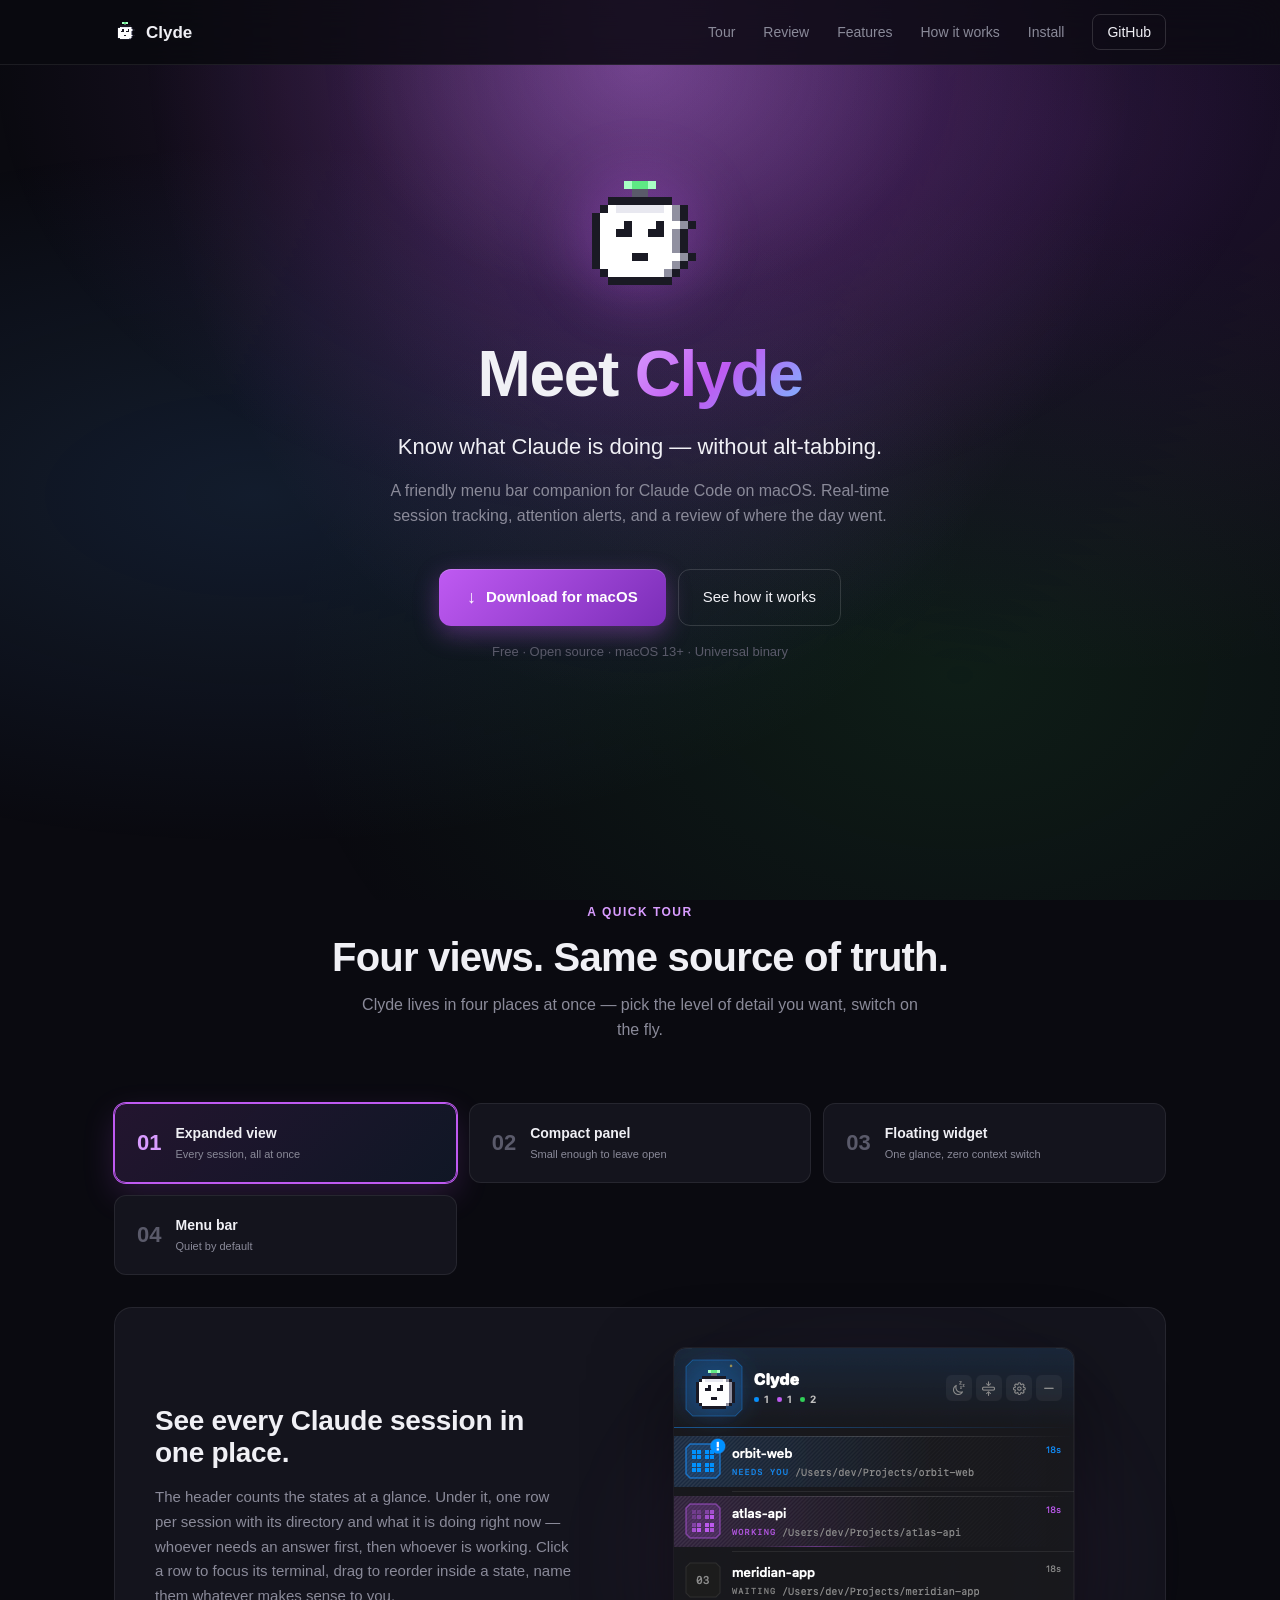
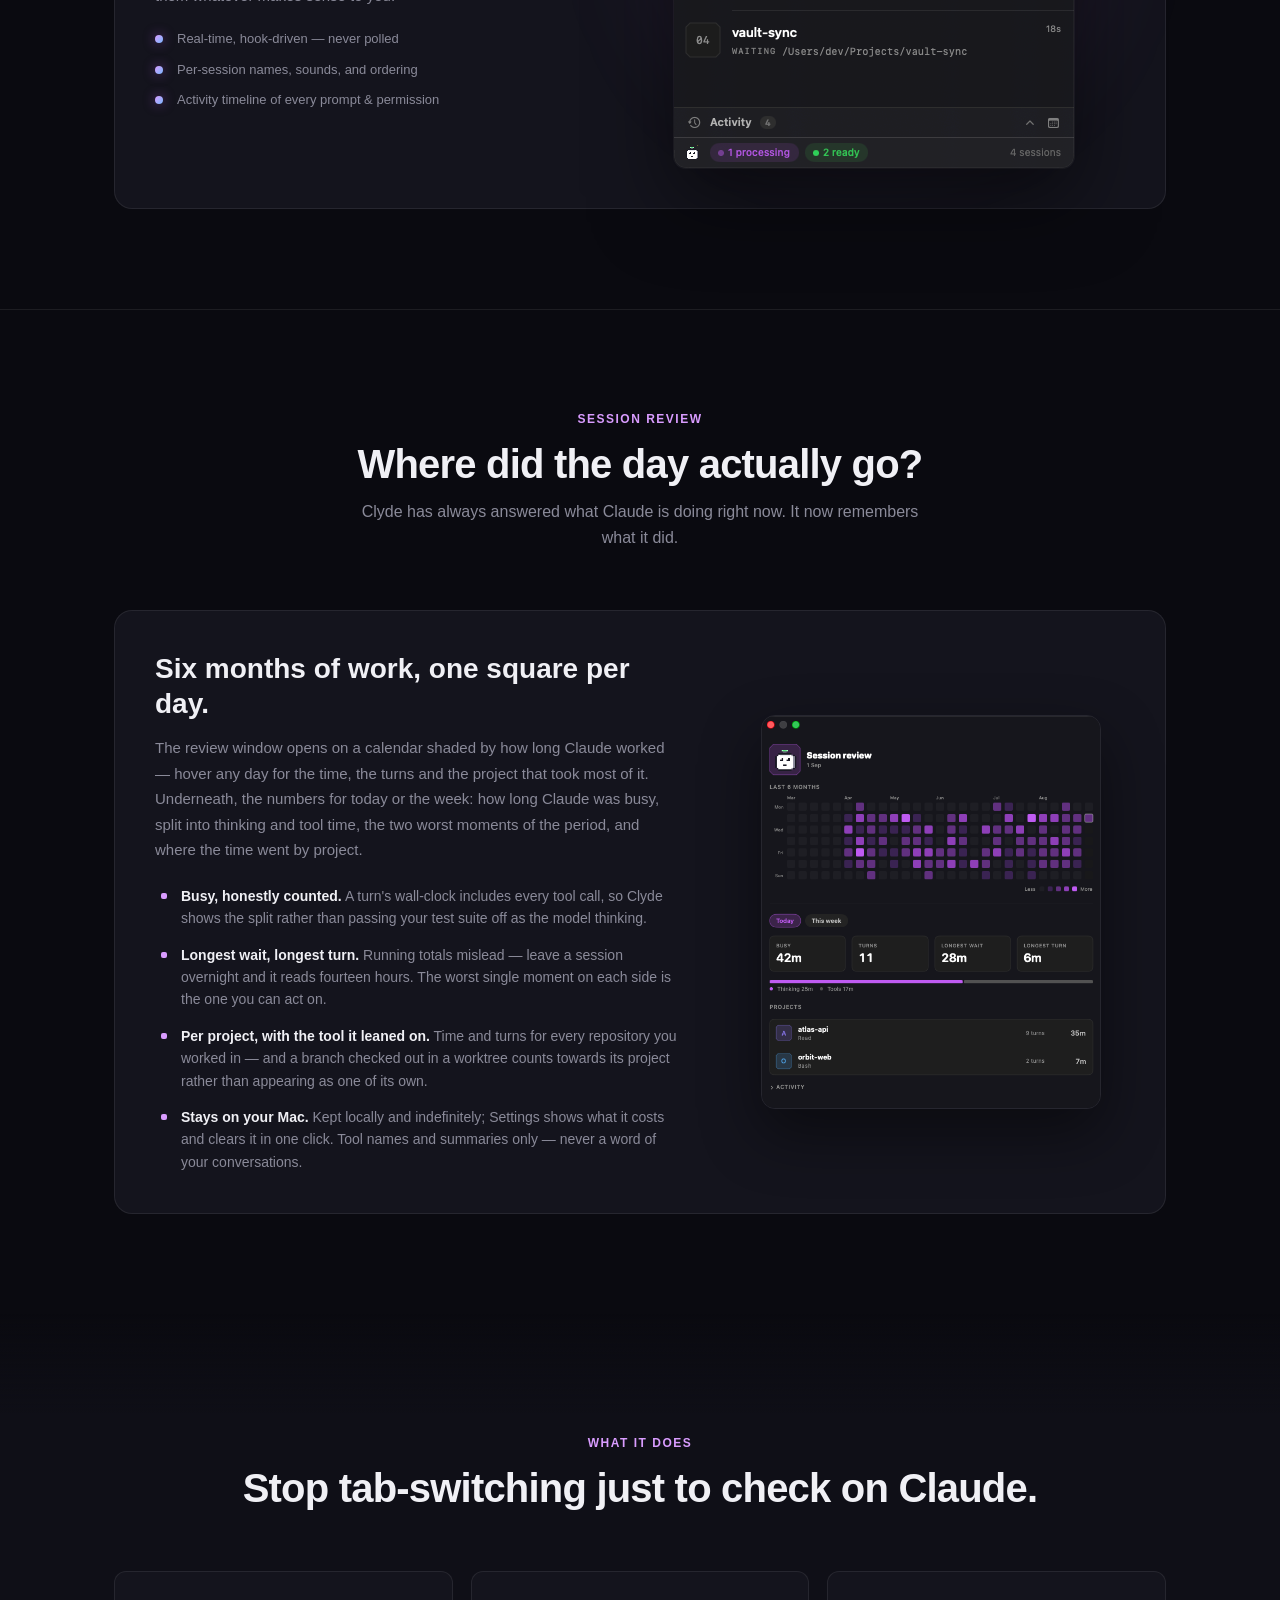
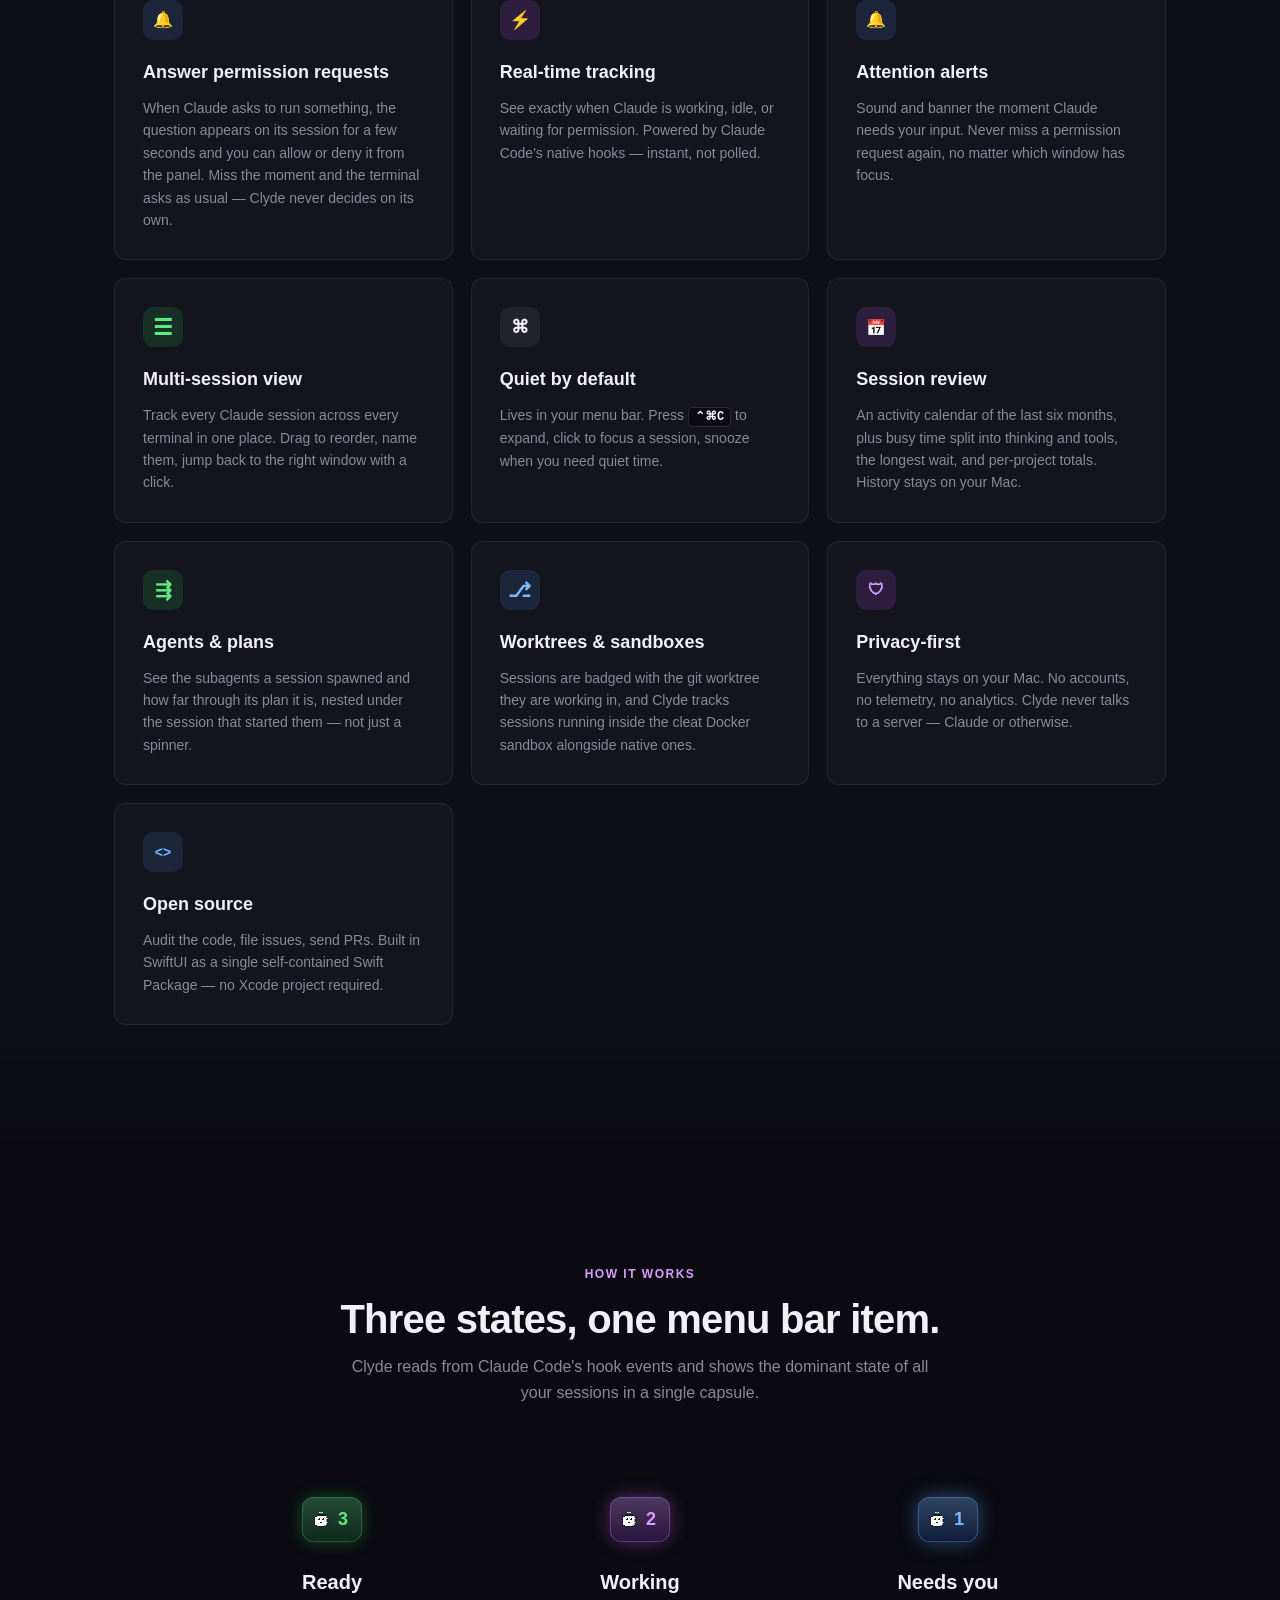
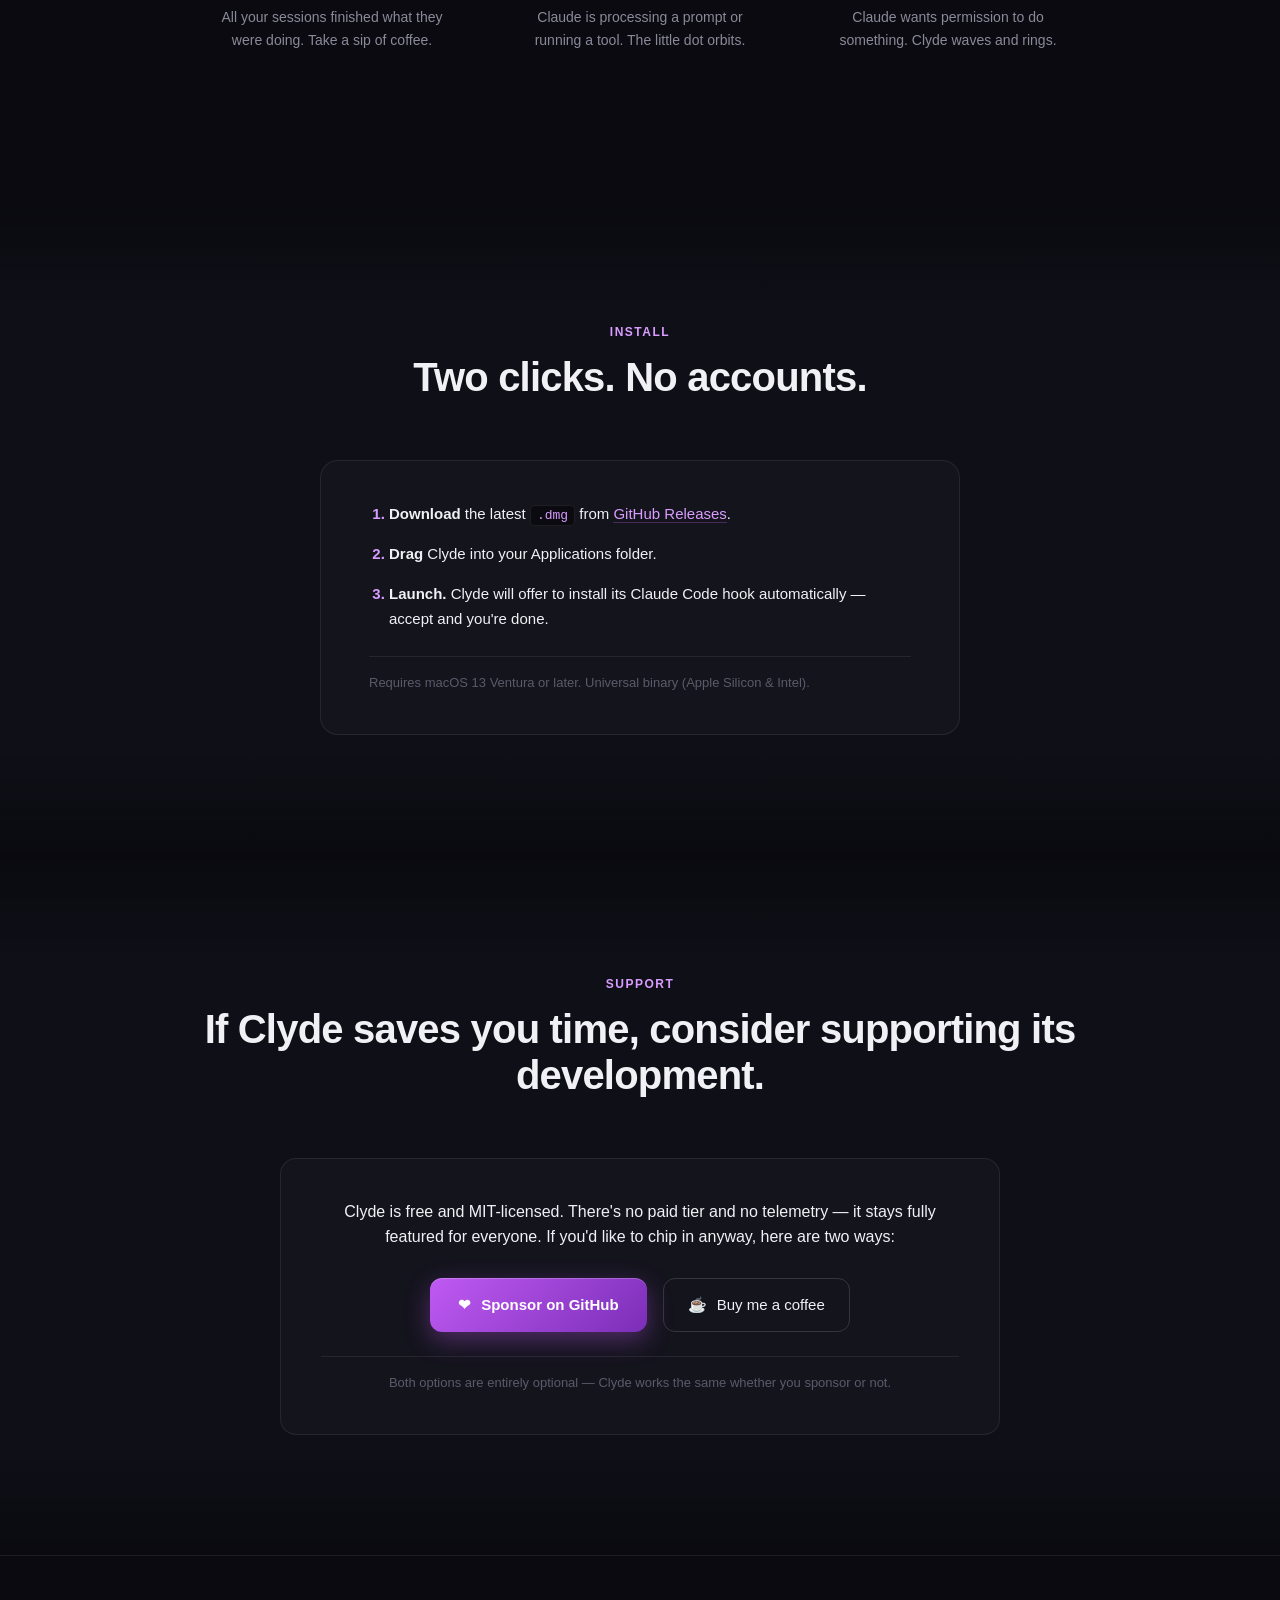
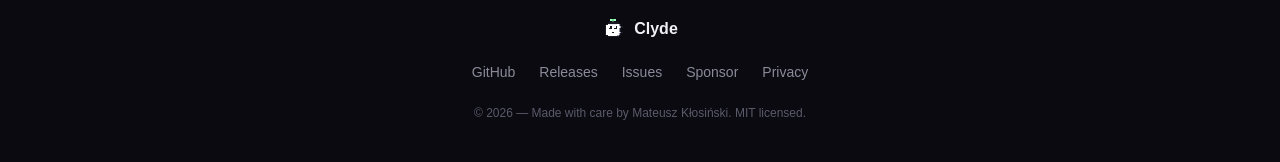
==== commit d323b412: "docs(site): put compact mode on the landing page, and reshoot the rest The tour gains a fourth view " ====
--- a/site/index.html
+++ b/site/index.html
@@ -82,12 +82,13 @@
       <div class="container">
         <div class="section-header">
           <p class="section-label">A quick tour</p>
-          <h2>Three views. Same source of truth.</h2>
-          <p class="section-sub">Clyde lives in three places at once — pick the level of detail you want, switch on the fly.</p>
+          <h2>Four views. Same source of truth.</h2>
+          <p class="section-sub">Clyde lives in four places at once — pick the level of detail you want, switch on the fly.</p>
         </div>
 
         <div class="showcase-tabs" role="tablist" aria-label="App screenshots">
           <input type="radio" name="showcase-tab" id="tab-expanded" checked>
+          <input type="radio" name="showcase-tab" id="tab-compact">
           <input type="radio" name="showcase-tab" id="tab-widget">
           <input type="radio" name="showcase-tab" id="tab-menubar">
 
@@ -99,15 +100,22 @@
                 <em>Every session, all at once</em>
               </span>
             </label>
+            <label for="tab-compact" class="showcase-tab" role="tab">
+              <span class="showcase-tab-num">02</span>
+              <span class="showcase-tab-text">
+                <strong>Compact panel</strong>
+                <em>Small enough to leave open</em>
+              </span>
+            </label>
             <label for="tab-widget" class="showcase-tab" role="tab">
-              <span class="showcase-tab-num">02</span>
+              <span class="showcase-tab-num">03</span>
               <span class="showcase-tab-text">
                 <strong>Floating widget</strong>
                 <em>One glance, zero context switch</em>
               </span>
             </label>
             <label for="tab-menubar" class="showcase-tab" role="tab">
-              <span class="showcase-tab-num">03</span>
+              <span class="showcase-tab-num">04</span>
               <span class="showcase-tab-text">
                 <strong>Menu bar</strong>
                 <em>Quiet by default</em>
@@ -119,7 +127,7 @@
             <div class="showcase-panel showcase-panel-expanded" role="tabpanel">
               <div class="showcase-copy">
                 <h3>See every Claude session in one place.</h3>
-                <p>Hero header tells you the dominant state at a glance — <strong>1 attention, 2 working, 2 ready</strong>. The list shows each session with its directory and live activity. Click to focus the right terminal, drag to reorder, name them whatever makes sense to you.</p>
+                <p>The header counts the states at a glance. Under it, one row per session with its directory and what it is doing right now — whoever needs an answer first, then whoever is working. Click a row to focus its terminal, drag to reorder inside a state, name them whatever makes sense to you.</p>
                 <ul class="showcase-bullets">
                   <li>Real‑time, hook‑driven — never polled</li>
                   <li>Per‑session names, sounds, and ordering</li>
@@ -127,7 +135,23 @@
                 </ul>
               </div>
               <div class="showcase-image">
-                <img src="img/screenshots/expanded.png" alt="Clyde expanded view showing four Claude Code sessions with status pills" loading="lazy">
+                <img src="img/screenshots/expanded.png" alt="Clyde's panel showing four Claude Code sessions: one waiting on an answer, one working, two quiet" loading="lazy" width="400" height="420">
+              </div>
+            </div>
+
+            <div class="showcase-panel showcase-panel-compact" role="tabpanel">
+              <div class="showcase-copy">
+                <p class="showcase-badge">New in 0.9</p>
+                <h3>The rows, and nothing else.</h3>
+                <p>The panel is built to be opened, read and closed. Compact mode drops the header, the activity trail and the summary bar and keeps the sessions — small enough to leave open beside the work it is reporting on. It is exactly as tall as what it shows, and it grows downward, so the top edge stays where you put it.</p>
+                <ul class="showcase-bullets">
+                  <li>Whoever needs an answer is always at the top</li>
+                  <li>Past your row limit, only the quiet sessions drop off</li>
+                  <li>Answer a permission request without leaving it</li>
+                </ul>
+              </div>
+              <div class="showcase-image">
+                <img src="img/screenshots/compact.png" alt="Clyde's compact panel: four session rows — one waiting on an answer, two working, one quiet — with a status footer" loading="lazy" width="400" height="217">
               </div>
             </div>
 
@@ -142,7 +166,7 @@
                 </ul>
               </div>
               <div class="showcase-image">
-                <img src="img/screenshots/widget.png" alt="Clyde collapsed widget floating on a colourful desktop wallpaper" loading="lazy">
+                <img src="img/screenshots/widget.png" alt="Clyde's floating widget: the mascot, a blue badge with the count of sessions waiting on you, and ticks for the working and ready counts" loading="lazy" width="130" height="46">
               </div>
             </div>
 
@@ -157,7 +181,7 @@
                 </ul>
               </div>
               <div class="showcase-image showcase-image-menubar">
-                <img src="img/screenshots/menubar.png" alt="Clyde's menu bar item showing the Clyde silhouette next to a purple-and-green status capsule" loading="lazy">
+                <img src="img/screenshots/menubar.png" alt="Clyde's menu bar item: a capsule with the mascot and the count of sessions waiting on you, and ticks for the other two states" loading="lazy" width="64" height="26">
               </div>
             </div>
           </div>
@@ -169,7 +193,7 @@
     <section class="review" id="review">
       <div class="container">
         <div class="section-header">
-          <p class="section-label">New in 0.8</p>
+          <p class="section-label">Session review</p>
           <h2>Where did the day actually go?</h2>
           <p class="section-sub">Clyde has always answered what Claude is doing right now. It now remembers what it did.</p>
         </div>
@@ -177,16 +201,16 @@
         <div class="review-layout">
           <div class="review-copy">
             <h3>Six months of work, one square per day.</h3>
-            <p>The review window opens on a calendar shaded by how long Claude worked — hover any day for the time, the turns and the project that took most of it. Underneath, the numbers for today or the week: how long Claude was busy, split into thinking and tool time, and the two worst moments of the period.</p>
+            <p>The review window opens on a calendar shaded by how long Claude worked — hover any day for the time, the turns and the project that took most of it. Underneath, the numbers for today or the week: how long Claude was busy, split into thinking and tool time, the two worst moments of the period, and where the time went by project.</p>
             <ul class="review-bullets">
               <li><strong>Busy, honestly counted.</strong> A turn's wall-clock includes every tool call, so Clyde shows the split rather than passing your test suite off as the model thinking.</li>
               <li><strong>Longest wait, longest turn.</strong> Running totals mislead — leave a session overnight and it reads fourteen hours. The worst single moment on each side is the one you can act on.</li>
-              <li><strong>Per project, with the tool it leaned on.</strong> Time and turns for every directory you worked in.</li>
+              <li><strong>Per project, with the tool it leaned on.</strong> Time and turns for every repository you worked in — and a branch checked out in a worktree counts towards its project rather than appearing as one of its own.</li>
               <li><strong>Stays on your Mac.</strong> Kept locally and indefinitely; Settings shows what it costs and clears it in one click. Tool names and summaries only — never a word of your conversations.</li>
             </ul>
           </div>
           <div class="review-image">
-            <img src="img/screenshots/review.png" alt="Clyde's session review window: a six-month activity calendar, tiles for busy time, turns, longest wait and longest turn, a thinking-versus-tools bar, per-project totals and a list of recent tool calls" loading="lazy" width="560" height="792">
+            <img src="img/screenshots/review.png" alt="Clyde's session review window: a six-month activity calendar, tiles for busy time, turns, longest wait and longest turn, a thinking-versus-tools bar, and per-project totals" loading="lazy" width="620" height="720">
           </div>
         </div>
       </div>
@@ -201,6 +225,12 @@
         </div>
 
         <div class="feature-grid">
+          <div class="feature">
+            <div class="feature-icon icon-bell"></div>
+            <h3>Answer permission requests</h3>
+            <p>When Claude asks to run something, the question appears on its session for a few seconds and you can allow or deny it from the panel. Miss the moment and the terminal asks as usual — Clyde never decides on its own.</p>
+          </div>
+
           <div class="feature">
             <div class="feature-icon icon-bolt"></div>
             <h3>Real-time tracking</h3>
--- a/site/styles.css
+++ b/site/styles.css
@@ -447,6 +447,7 @@
 
 /* Active tab — driven by the matching :checked radio. */
 #tab-expanded:checked ~ .showcase-tablist label[for="tab-expanded"],
+#tab-compact:checked  ~ .showcase-tablist label[for="tab-compact"],
 #tab-widget:checked   ~ .showcase-tablist label[for="tab-widget"],
 #tab-menubar:checked  ~ .showcase-tablist label[for="tab-menubar"] {
   background: linear-gradient(135deg, rgba(191, 90, 242, 0.14) 0%, rgba(74, 144, 226, 0.10) 100%);
@@ -455,6 +456,7 @@
 }
 
 #tab-expanded:checked ~ .showcase-tablist label[for="tab-expanded"] .showcase-tab-num,
+#tab-compact:checked  ~ .showcase-tablist label[for="tab-compact"] .showcase-tab-num,
 #tab-widget:checked   ~ .showcase-tablist label[for="tab-widget"] .showcase-tab-num,
 #tab-menubar:checked  ~ .showcase-tablist label[for="tab-menubar"] .showcase-tab-num {
   color: var(--purple-bright);
@@ -463,6 +465,7 @@
 /* Keyboard focus ring — radios are visually hidden but still focusable. */
 .showcase-tabs > input[type="radio"]:focus-visible + .showcase-tablist label,
 #tab-expanded:focus-visible ~ .showcase-tablist label[for="tab-expanded"],
+#tab-compact:focus-visible  ~ .showcase-tablist label[for="tab-compact"],
 #tab-widget:focus-visible   ~ .showcase-tablist label[for="tab-widget"],
 #tab-menubar:focus-visible  ~ .showcase-tablist label[for="tab-menubar"] {
   outline: 2px solid var(--purple-bright);
@@ -491,6 +494,7 @@
 }
 
 #tab-expanded:checked ~ .showcase-panels .showcase-panel-expanded,
+#tab-compact:checked  ~ .showcase-panels .showcase-panel-compact,
 #tab-widget:checked   ~ .showcase-panels .showcase-panel-widget,
 #tab-menubar:checked  ~ .showcase-panels .showcase-panel-menubar {
   display: grid;
@@ -603,6 +607,21 @@
 .section-header {
   text-align: center;
   margin-bottom: 60px;
+}
+
+/* A small flag on a showcase panel — same voice as .section-label, but
+   it sits inside a card rather than above a section. */
+.showcase-badge {
+  display: inline-block;
+  font-size: 11px;
+  text-transform: uppercase;
+  letter-spacing: 1.4px;
+  font-weight: 700;
+  color: var(--purple-bright);
+  border: 1px solid rgba(191, 90, 242, 0.35);
+  border-radius: 999px;
+  padding: 3px 10px;
+  margin: 0 0 14px;
 }
 
 .section-label {
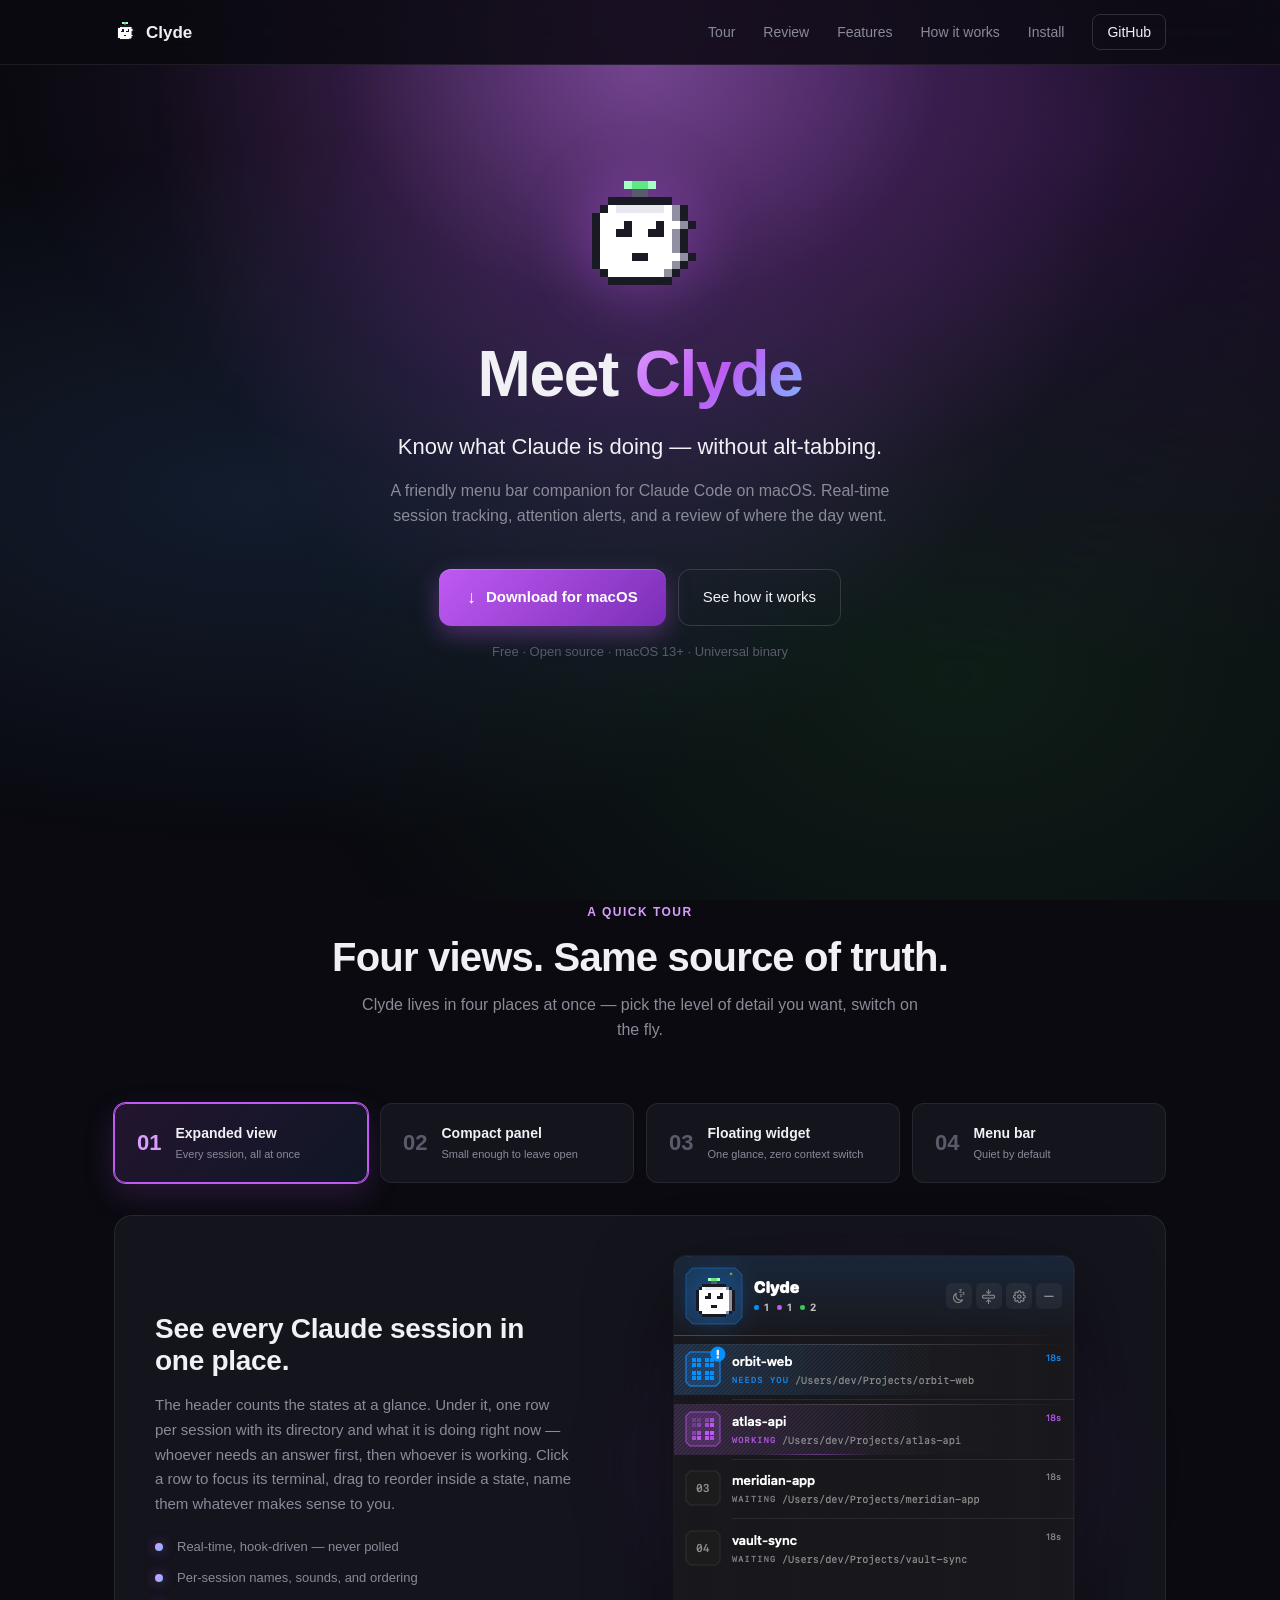
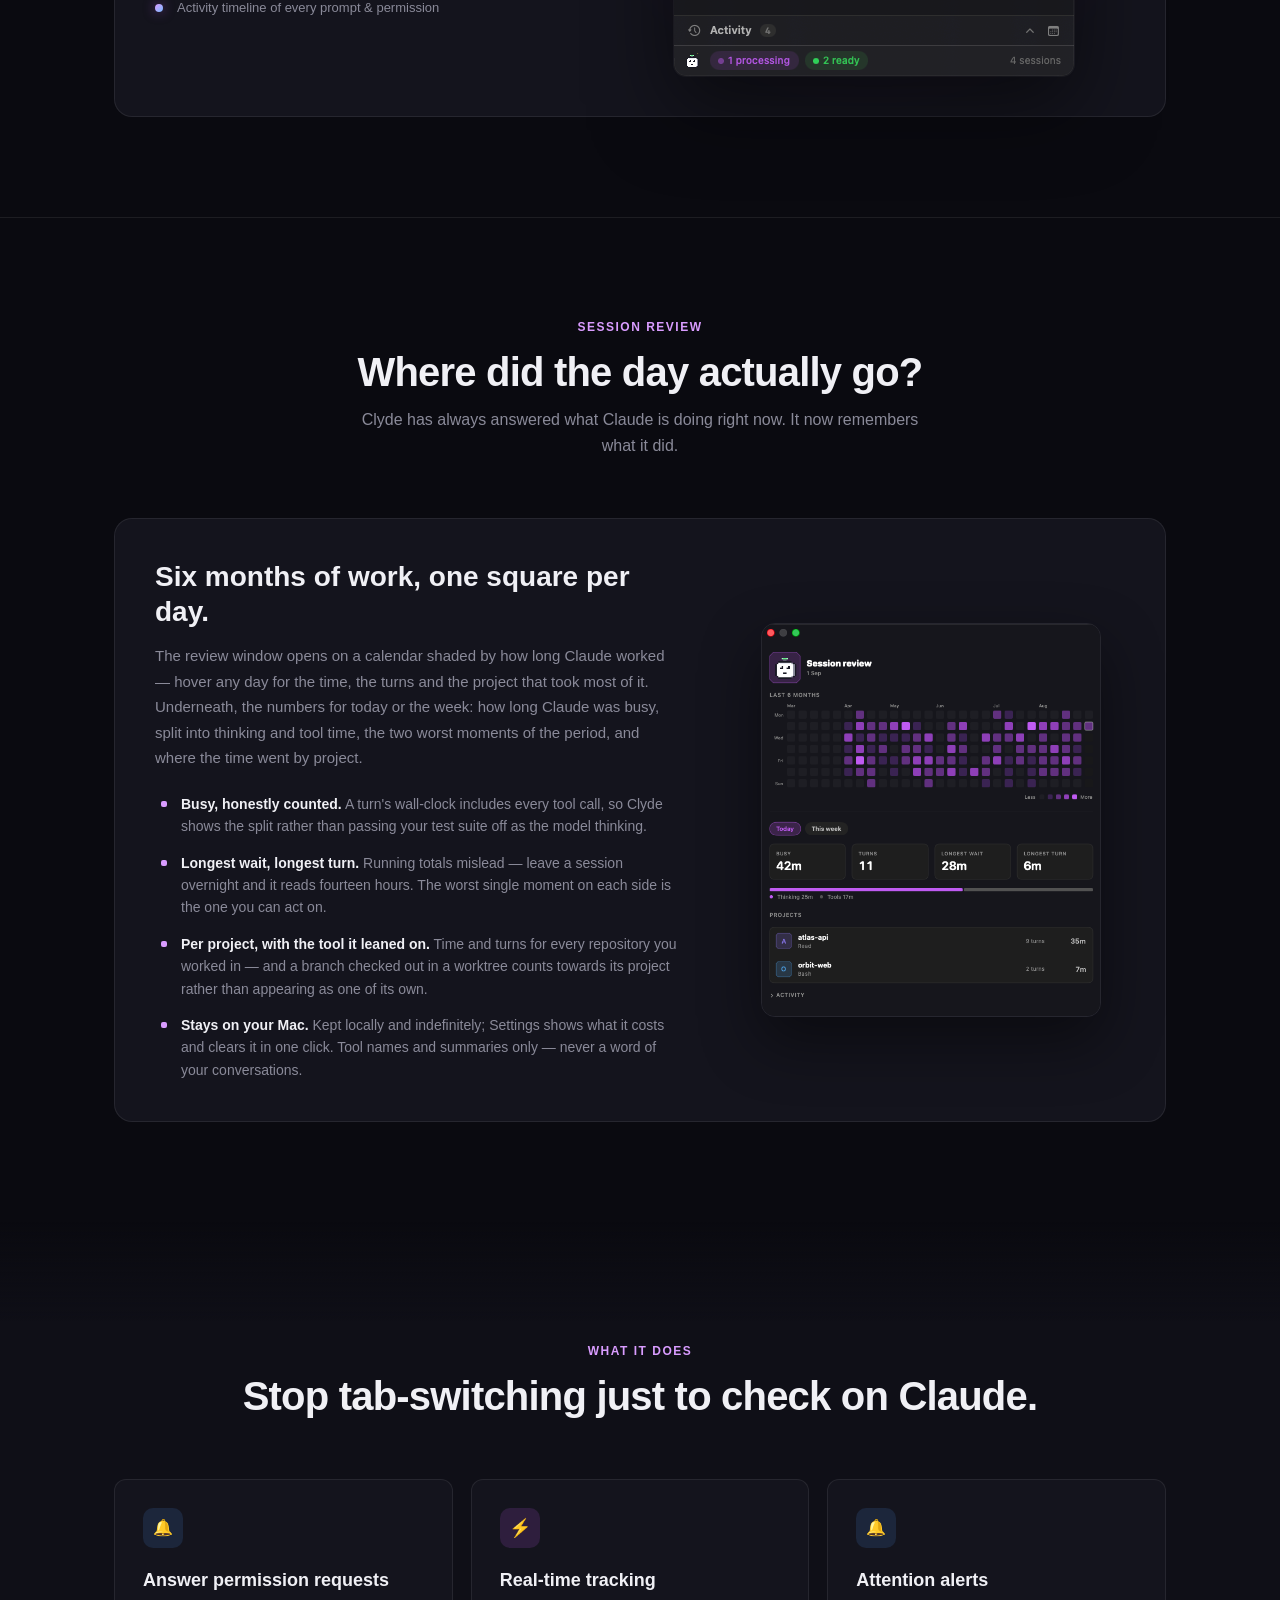
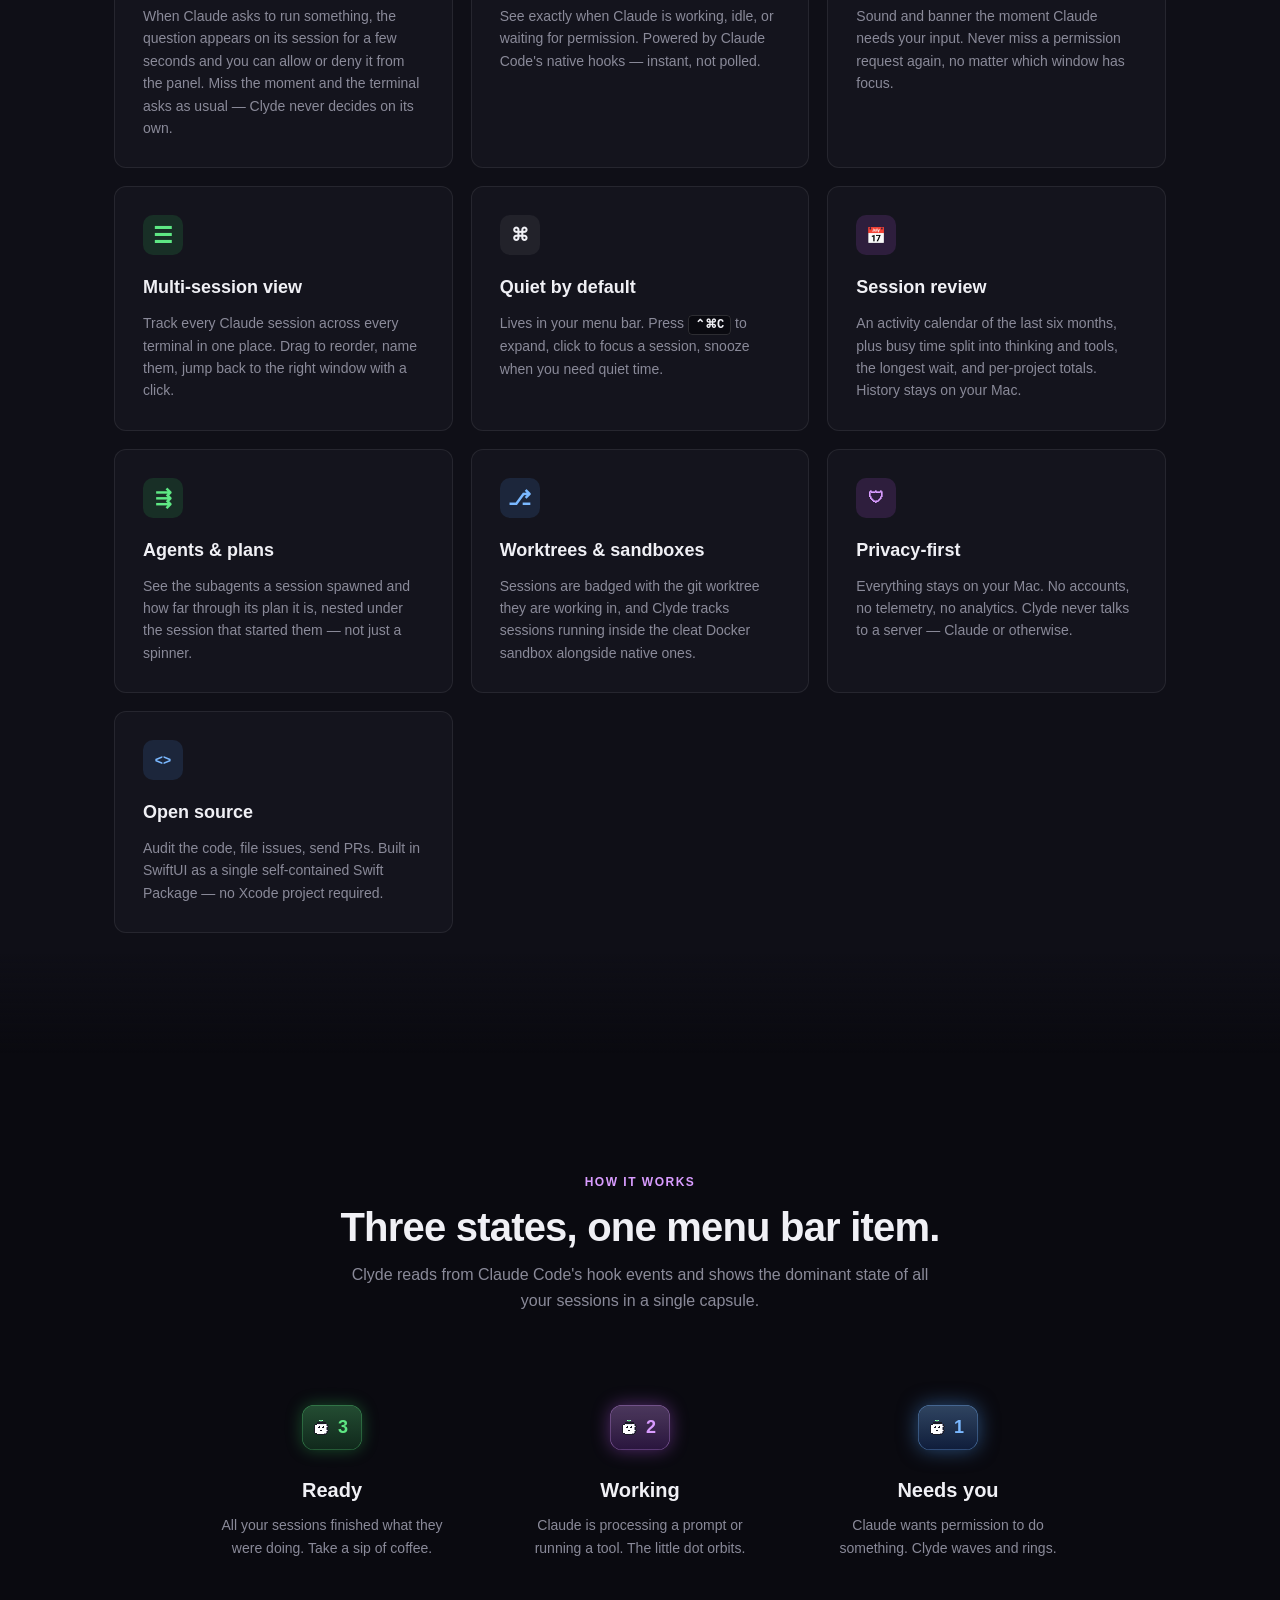
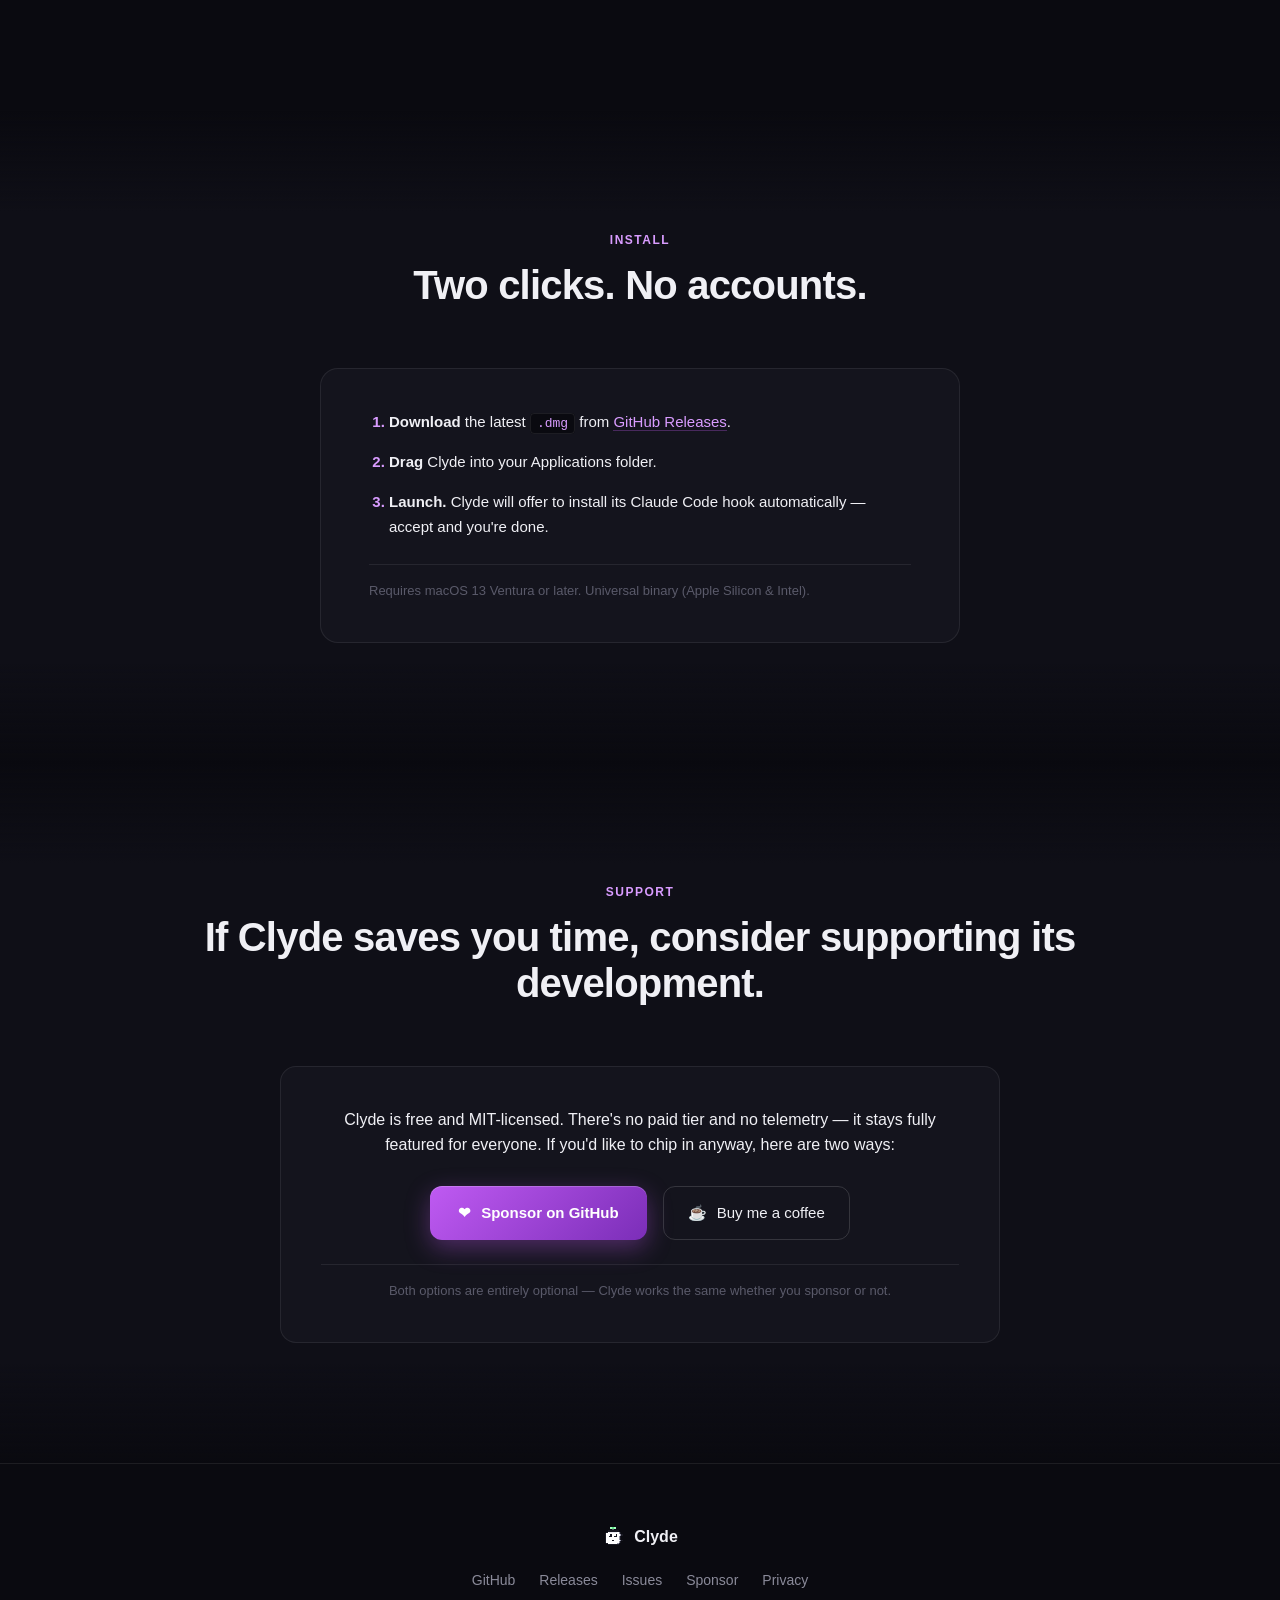
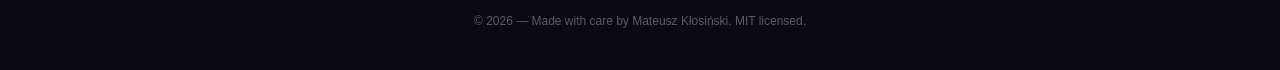
==== commit 1ce91501: "docs(site): four tabs on one row, a real menu bar, and a switch you can see Three from looking at th" ====
--- a/site/index.html
+++ b/site/index.html
@@ -181,7 +181,7 @@
                 </ul>
               </div>
               <div class="showcase-image showcase-image-menubar">
-                <img src="img/screenshots/menubar.png" alt="Clyde's menu bar item: a capsule with the mascot and the count of sessions waiting on you, and ticks for the other two states" loading="lazy" width="64" height="26">
+                <img src="img/screenshots/menubar.png" alt="Clyde's menu bar item: a capsule with the mascot and the count of sessions waiting on you, and ticks for the other two states" loading="lazy" width="392" height="26">
               </div>
             </div>
           </div>
--- a/site/styles.css
+++ b/site/styles.css
@@ -390,12 +390,15 @@
 
 .showcase-tablist {
   display: grid;
-  grid-template-columns: repeat(3, 1fr);
+  /* Four across. At three, the fourth tab dropped onto a row of its own
+     and read as a separate thing rather than as the last of a set. */
+  grid-template-columns: repeat(4, 1fr);
   gap: 12px;
   margin-bottom: 32px;
 }
 
 .showcase-tab {
+  transition: border-color 0.25s ease, background 0.25s ease, transform 0.25s ease;
   display: flex;
   align-items: center;
   gap: 14px;
@@ -485,11 +488,26 @@
   background: var(--bg-card);
   border: 1px solid var(--border);
   border-radius: var(--radius-lg);
-  animation: showcase-fade 0.45s ease both;
+  animation: showcase-fade 0.5s cubic-bezier(0.22, 0.8, 0.3, 1) both;
+}
+
+/* The panel arrives; its two halves arrive after it, a beat apart. One
+   fade of eight pixels was there before and read as nothing happening. */
+.showcase-panel > .showcase-copy {
+  animation: showcase-rise 0.5s cubic-bezier(0.22, 0.8, 0.3, 1) 0.06s both;
+}
+
+.showcase-panel > .showcase-image {
+  animation: showcase-rise 0.55s cubic-bezier(0.22, 0.8, 0.3, 1) 0.12s both;
 }
 
 @keyframes showcase-fade {
-  from { opacity: 0; transform: translateY(8px); }
+  from { opacity: 0; transform: scale(0.985); }
+  to   { opacity: 1; transform: scale(1); }
+}
+
+@keyframes showcase-rise {
+  from { opacity: 0; transform: translateY(16px); }
   to   { opacity: 1; transform: translateY(0); }
 }
 
@@ -580,7 +598,11 @@
 }
 
 .showcase-image-menubar img {
-  max-width: 80%;
+  /* A strip of the real bar, so the capsule reads as something in a
+     menu bar rather than as a small grey box on its own. Full width of
+     the column, never scaled up past its own pixels. */
+  width: 100%;
+  max-width: 392px;
 }
 
 /* ============================================================
@@ -1102,6 +1124,7 @@
     padding: 28px;
   }
   .showcase-copy h3 { font-size: 22px; }
+  .showcase-tablist { grid-template-columns: repeat(2, 1fr); }
   .showcase-image-menubar { padding: 20px 0; }
   .showcase-image-menubar img { max-width: 100%; }
 
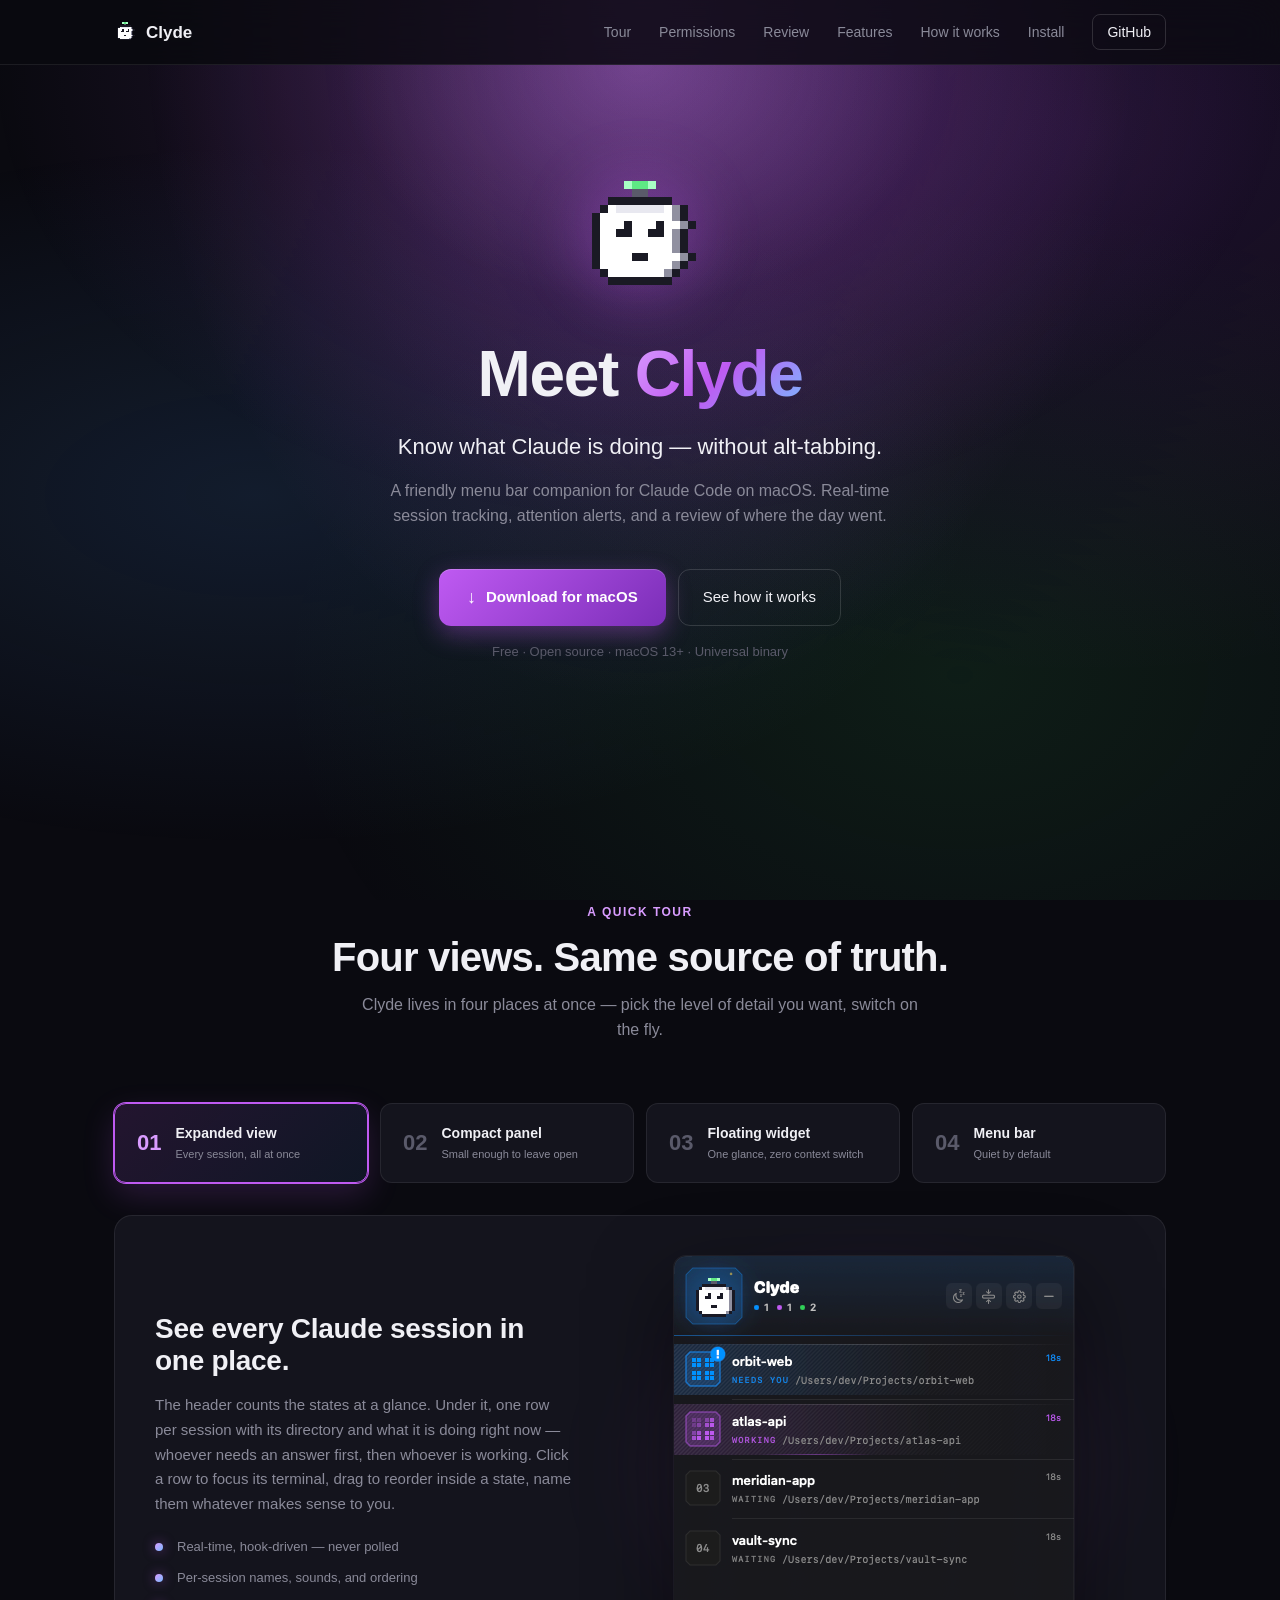
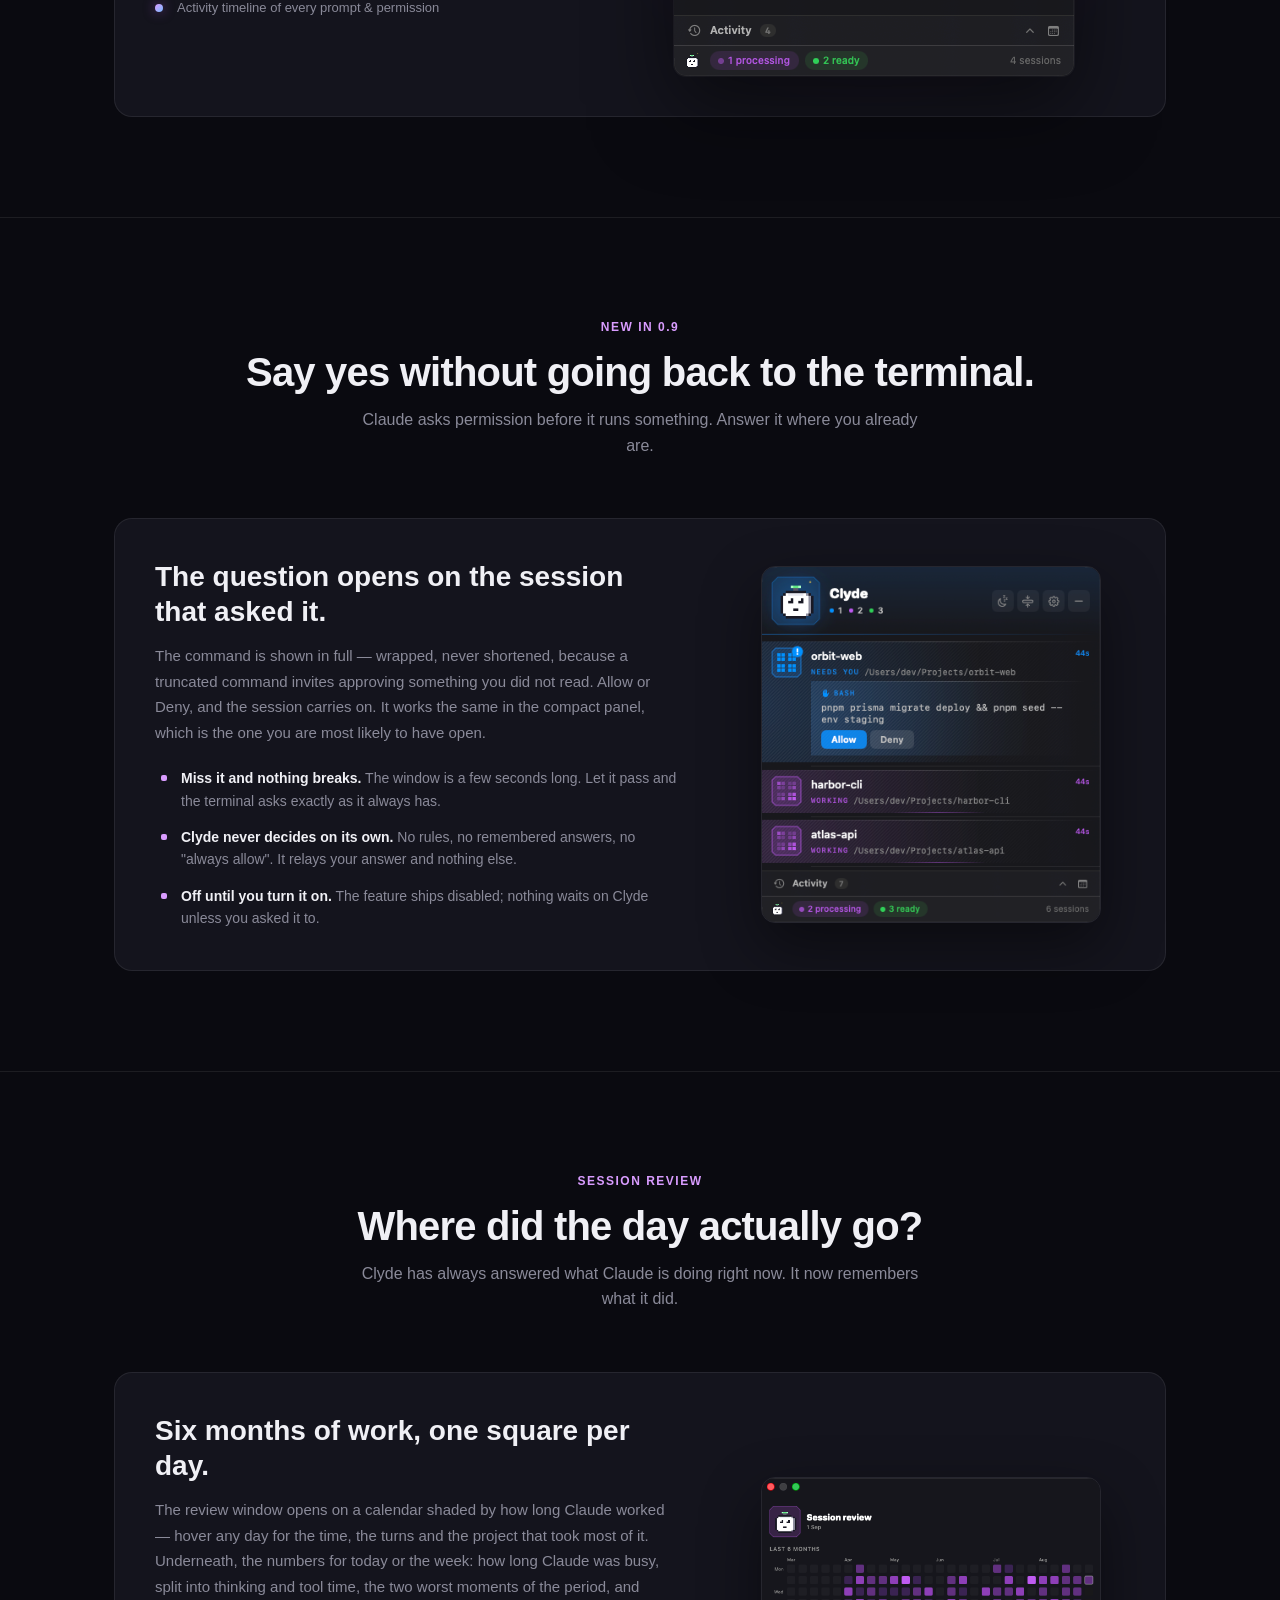
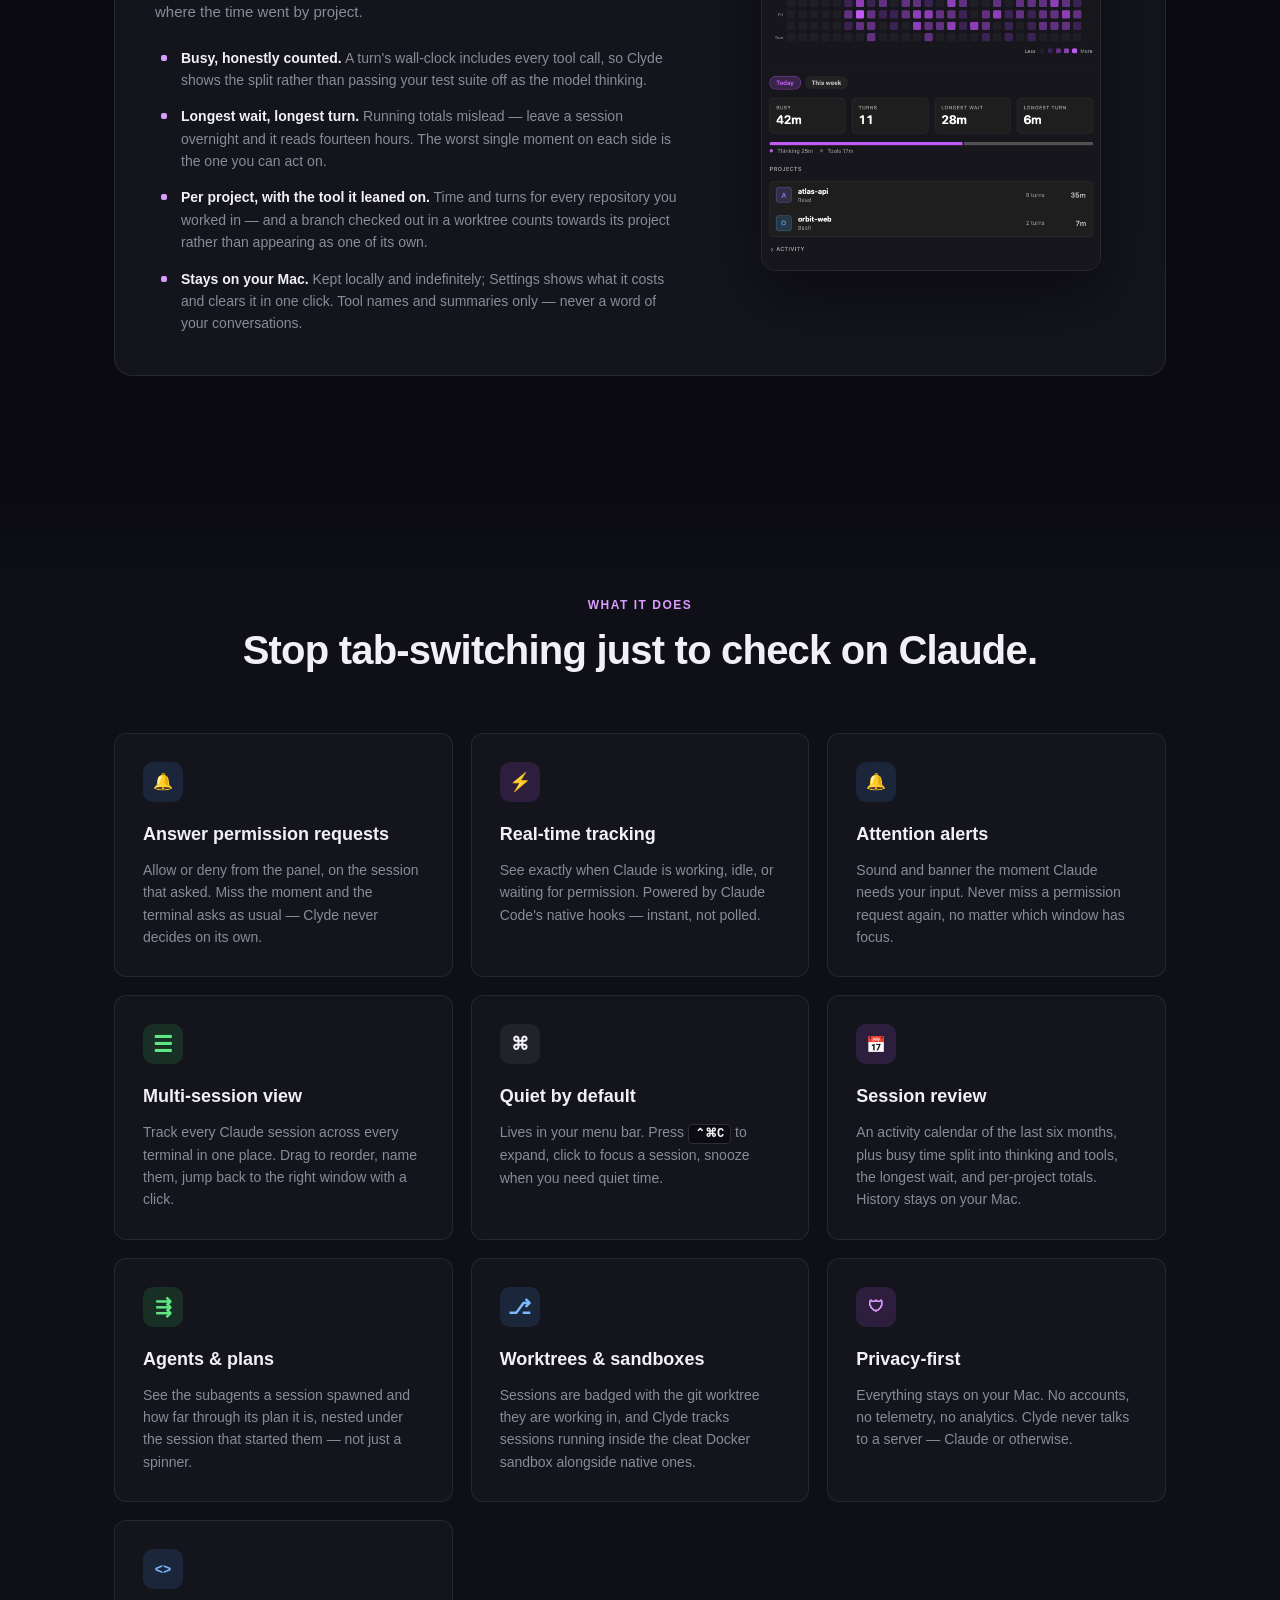
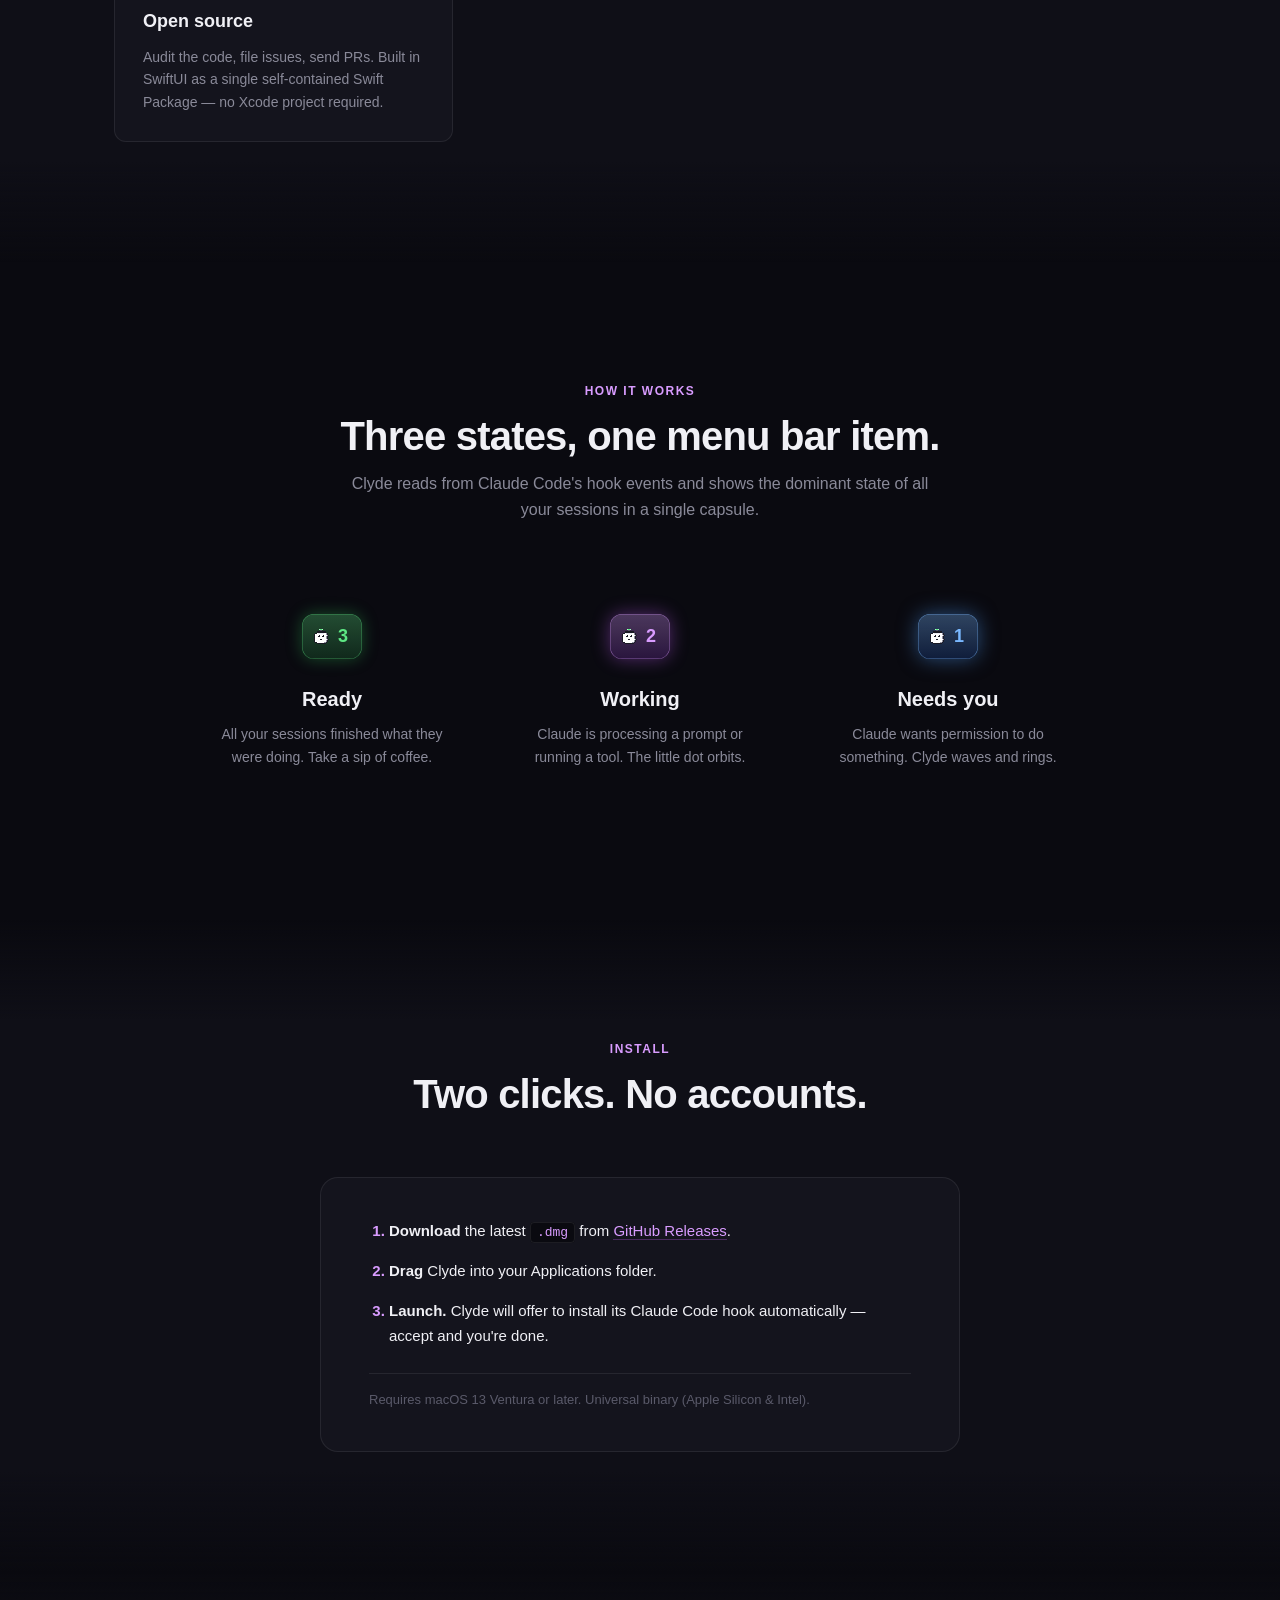
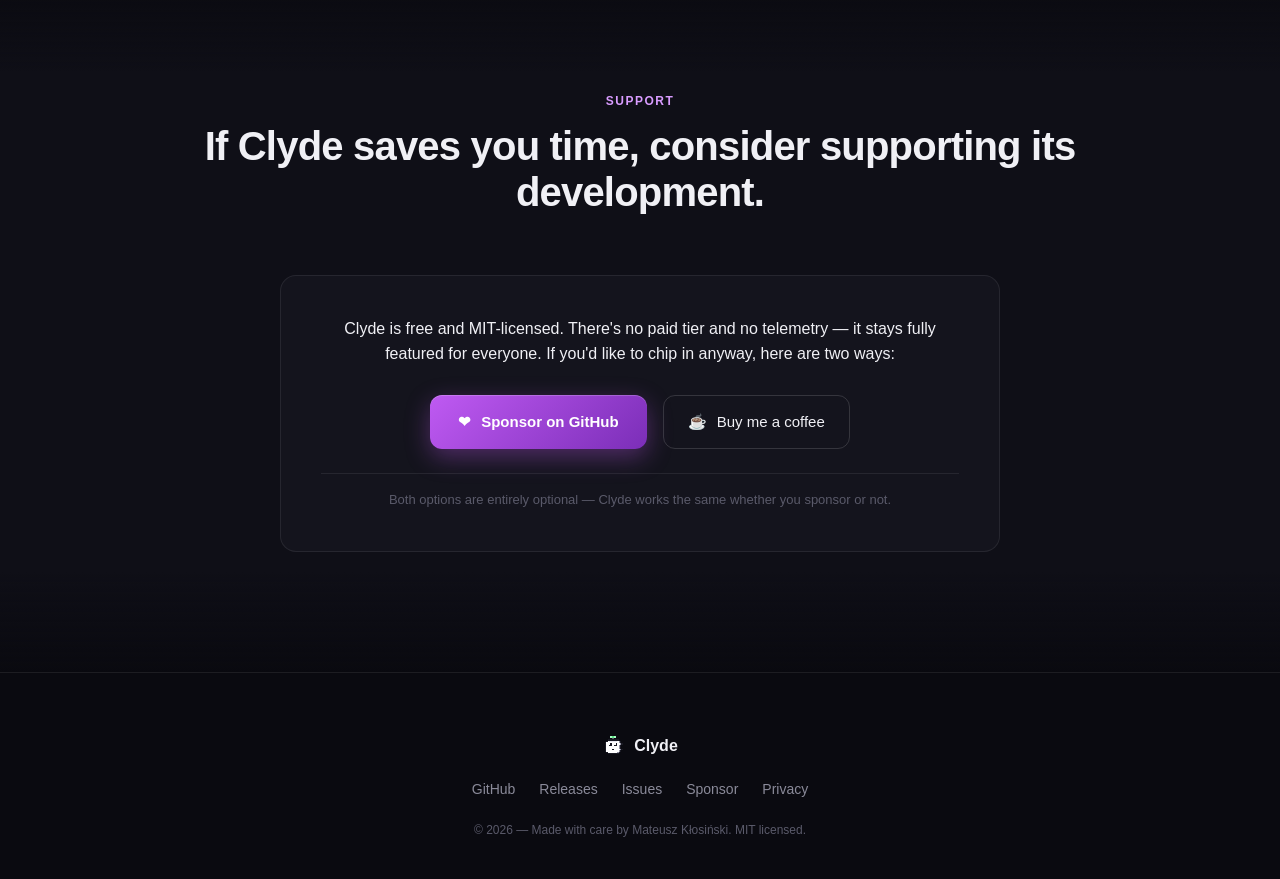
==== commit 3a3c3acd: "docs(site): show the permission question being answered It was one line in the features grid — which" ====
--- a/site/index.html
+++ b/site/index.html
@@ -36,6 +36,7 @@
       </a>
       <nav aria-label="Primary">
         <a href="#showcase">Tour</a>
+        <a href="#permissions">Permissions</a>
         <a href="#review">Review</a>
         <a href="#features">Features</a>
         <a href="#how">How it works</a>
@@ -189,6 +190,32 @@
       </div>
     </section>
 
+    <!-- PERMISSIONS -->
+    <section class="review" id="permissions">
+      <div class="container">
+        <div class="section-header">
+          <p class="section-label">New in 0.9</p>
+          <h2>Say yes without going back to the terminal.</h2>
+          <p class="section-sub">Claude asks permission before it runs something. Answer it where you already are.</p>
+        </div>
+
+        <div class="review-layout">
+          <div class="review-copy">
+            <h3>The question opens on the session that asked it.</h3>
+            <p>The command is shown in full — wrapped, never shortened, because a truncated command invites approving something you did not read. Allow or Deny, and the session carries on. It works the same in the compact panel, which is the one you are most likely to have open.</p>
+            <ul class="review-bullets">
+              <li><strong>Miss it and nothing breaks.</strong> The window is a few seconds long. Let it pass and the terminal asks exactly as it always has.</li>
+              <li><strong>Clyde never decides on its own.</strong> No rules, no remembered answers, no "always allow". It relays your answer and nothing else.</li>
+              <li><strong>Off until you turn it on.</strong> The feature ships disabled; nothing waits on Clyde unless you asked it to.</li>
+            </ul>
+          </div>
+          <div class="review-image">
+            <img src="img/screenshots/permission.png" alt="Clyde's panel with a permission request open on a session: the tool name, the full command, and Allow and Deny buttons" loading="lazy" width="400" height="420">
+          </div>
+        </div>
+      </div>
+    </section>
+
     <!-- SESSION REVIEW -->
     <section class="review" id="review">
       <div class="container">
@@ -228,7 +255,7 @@
           <div class="feature">
             <div class="feature-icon icon-bell"></div>
             <h3>Answer permission requests</h3>
-            <p>When Claude asks to run something, the question appears on its session for a few seconds and you can allow or deny it from the panel. Miss the moment and the terminal asks as usual — Clyde never decides on its own.</p>
+            <p>Allow or deny from the panel, on the session that asked. Miss the moment and the terminal asks as usual — Clyde never decides on its own.</p>
           </div>
 
           <div class="feature">
